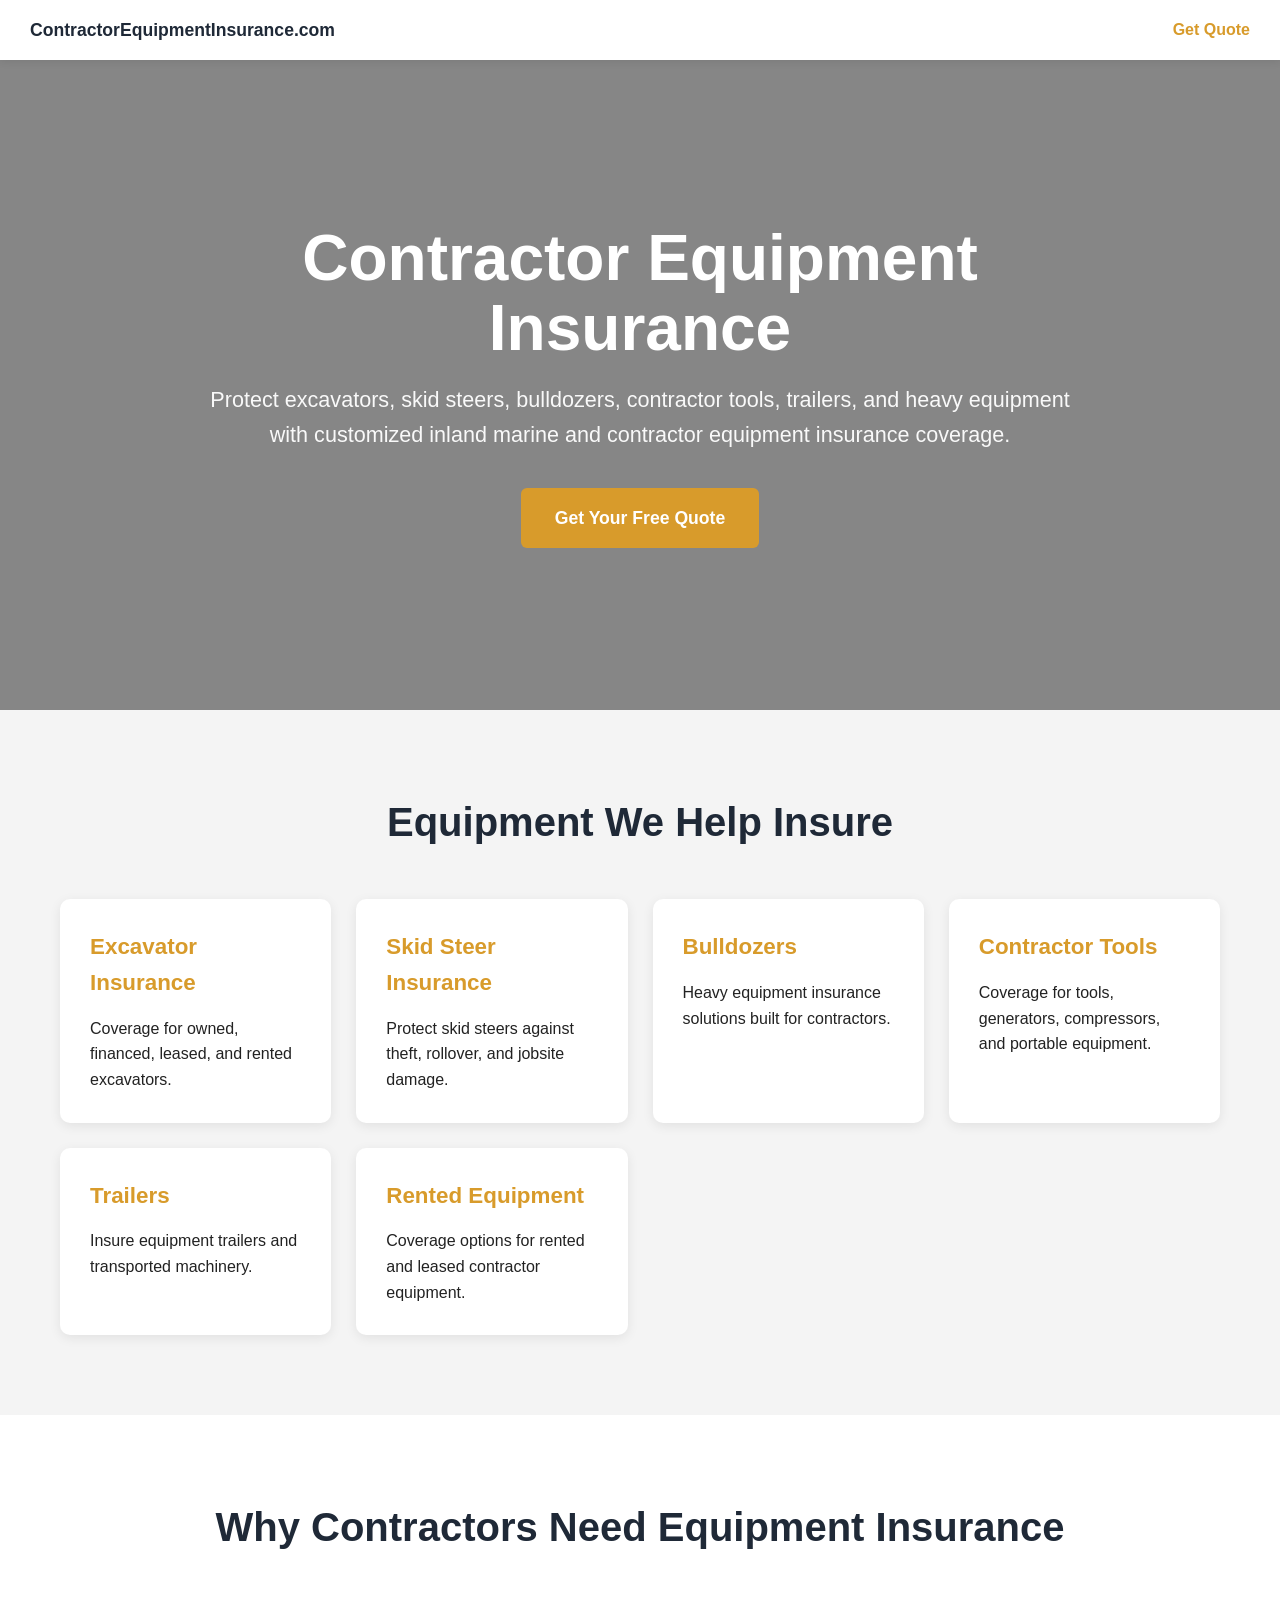
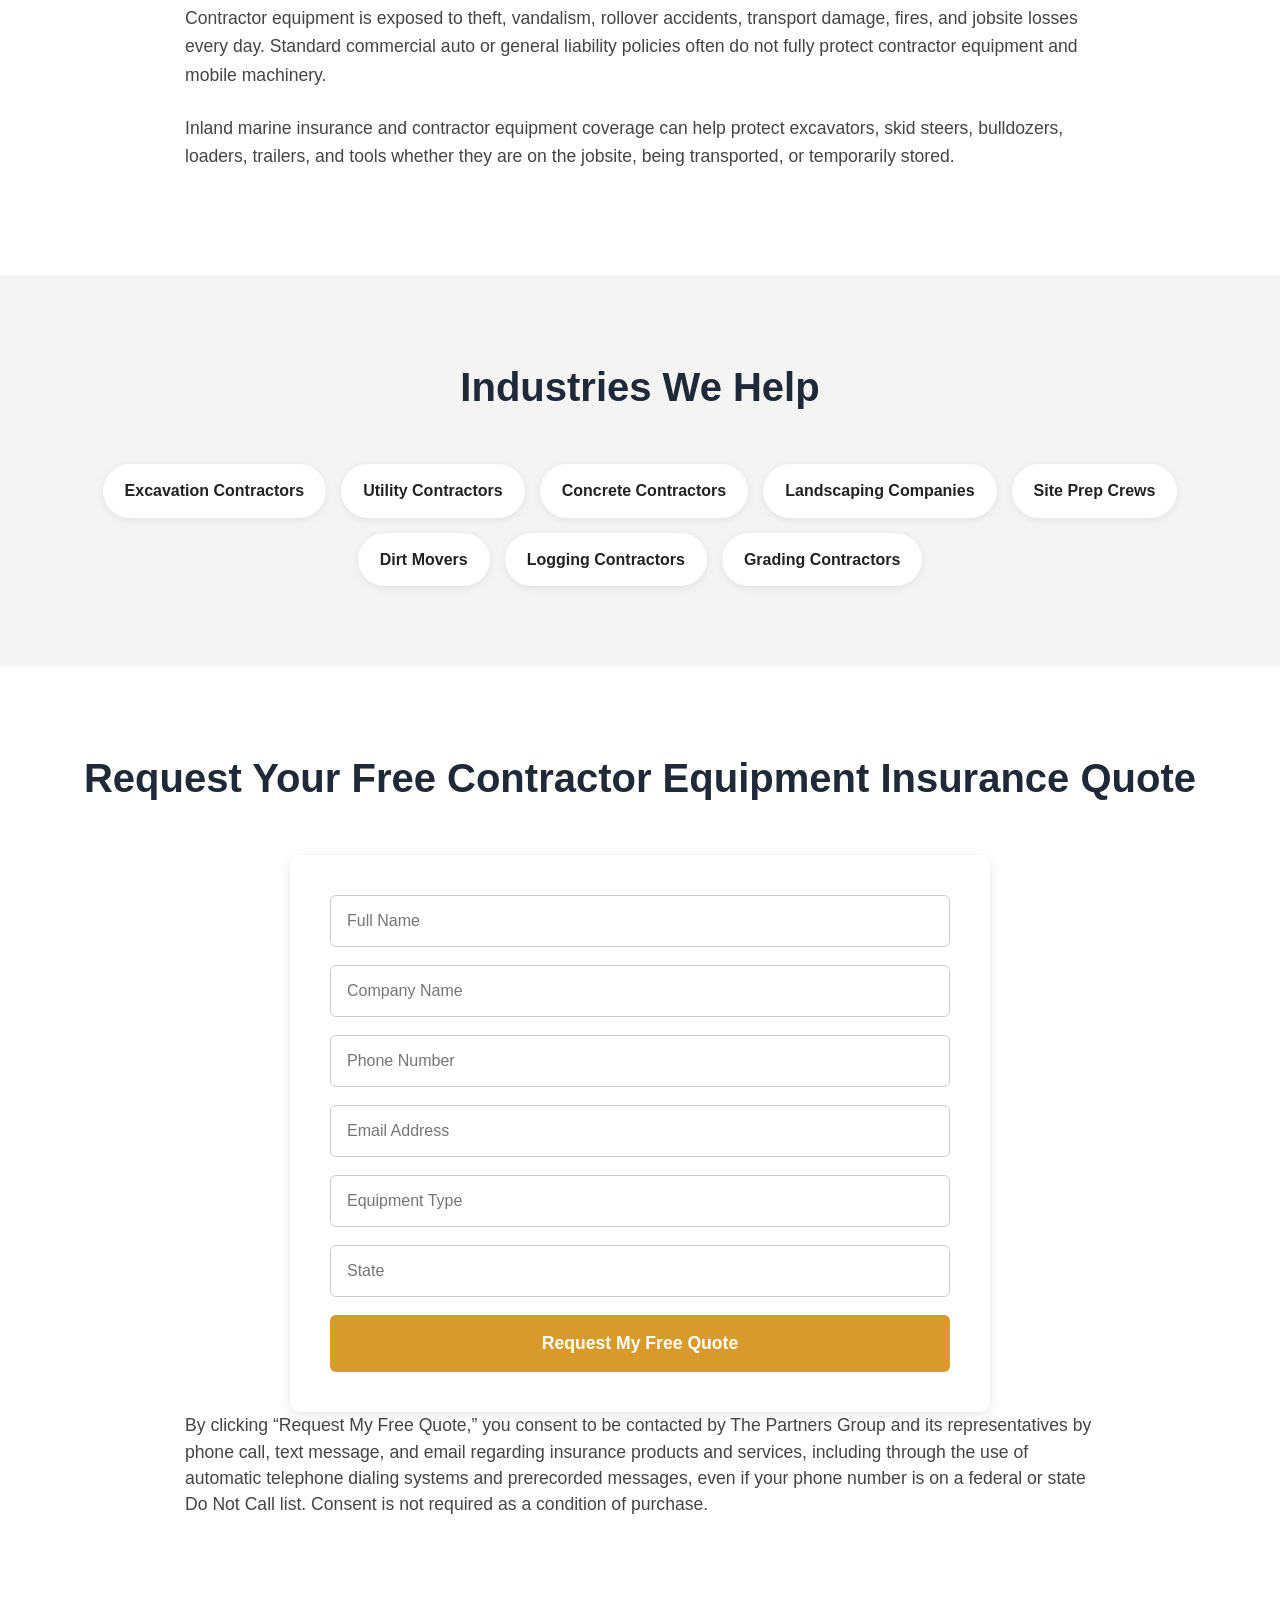
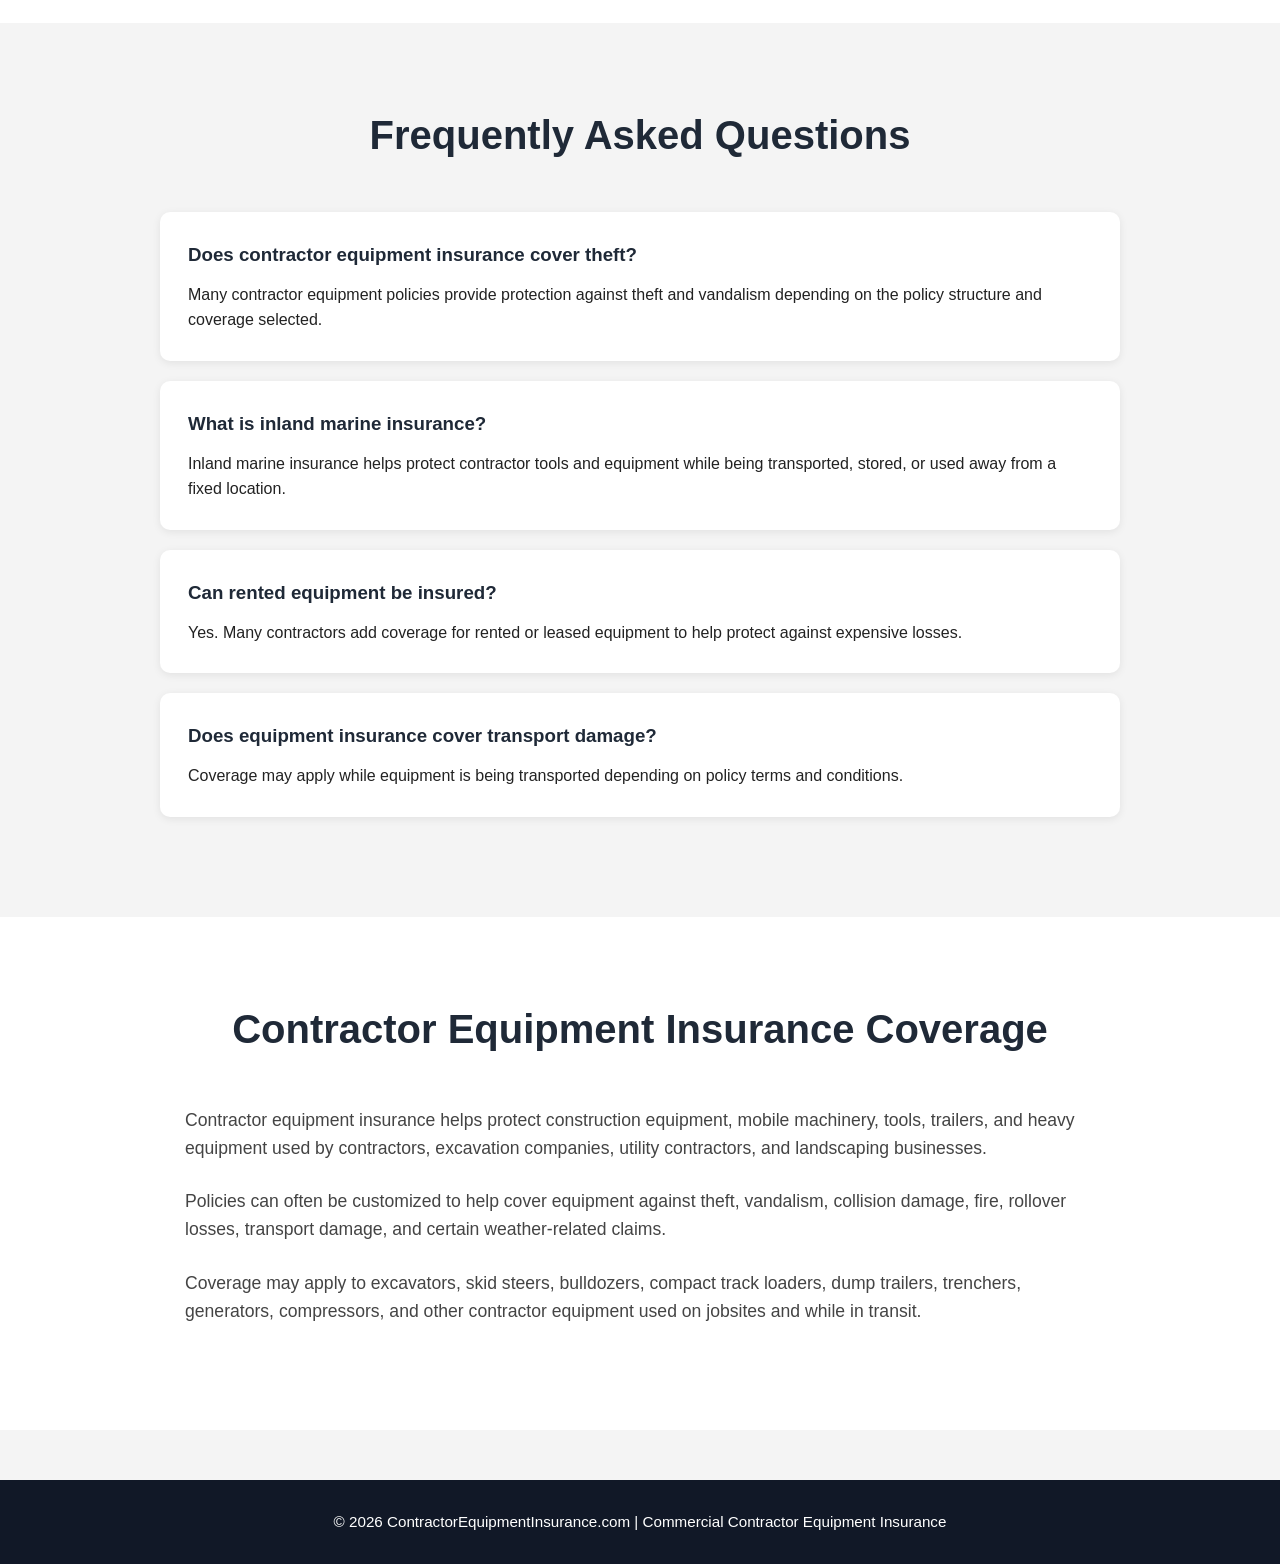
==== index.html @ d4215932 "Update excavator section to link to insurance page" ====
<!DOCTYPE html>
<html lang="en">
<head>
  <meta charset="UTF-8" />
  <meta name="viewport" content="width=device-width, initial-scale=1.0" />

  <title>Contractor Equipment Insurance | Heavy Equipment & Inland Marine Coverage</title>

  <meta name="description" content="Get contractor equipment insurance quotes for excavators, skid steers, bulldozers, contractor tools, inland marine coverage, rented equipment, and heavy machinery." />

  <meta name="keywords" content="contractor equipment insurance, heavy equipment insurance, inland marine insurance, skid steer insurance, excavator insurance, bulldozer insurance, contractor tools insurance" />

  <link rel="stylesheet" href="style.css" />

  <script type="application/ld+json">
  {
    "@context": "https://schema.org",
    "@type": "InsuranceAgency",
    "name": "Contractor Equipment Insurance",
    "url": "https://contractorequipmentinsurance.com",
    "description": "Insurance quotes for contractor equipment, inland marine, heavy machinery, and construction equipment."
  }
  </script>
  <!-- Google tag (gtag.js) -->
<script async src="https://www.googletagmanager.com/gtag/js?id=G-BPXMEYPFT1"></script>
<script>
  window.dataLayer = window.dataLayer || [];
  function gtag(){dataLayer.push(arguments);}
  gtag('js', new Date());

  gtag('config', 'G-BPXMEYPFT1');
</script>
</head>

<body>
  <header class="topbar">
  <div class="logo">
    ContractorEquipmentInsurance.com
  </div>

  <nav>
    <a href="#quote-form">Get Quote</a>
  </nav>
</header>

<header class="hero">
  <div class="overlay"></div>

  <div class="hero-content">
    <h1>Contractor Equipment Insurance</h1>

    <p class="subheadline">
      Protect excavators, skid steers, bulldozers, contractor tools, trailers, and heavy equipment with customized inland marine and contractor equipment insurance coverage.
    </p>

    <a href="#quote-form" class="cta-button">Get Your Free Quote</a>
  </div>
</header>

<section class="section">
  <h2>Equipment We Help Insure</h2>

  <div class="card-grid">

    <div class="card">
  <h3><a href="excavator-insurance.html">Excavator Insurance</a></h3>
  <p>Coverage for owned, financed, leased, and rented excavators.</p>
</div>

    <div class="card">
  <h3><a href="skid-steer-insurance.html">Skid Steer Insurance</a></h3>
  <p>Protect skid steers against theft, rollover, and jobsite damage.</p>
</div>

    <div class="card">
      <h3>Bulldozers</h3>
      <p>Heavy equipment insurance solutions built for contractors.</p>
    </div>

    <div class="card">
      <h3>Contractor Tools</h3>
      <p>Coverage for tools, generators, compressors, and portable equipment.</p>
    </div>

    <div class="card">
      <h3>Trailers</h3>
      <p>Insure equipment trailers and transported machinery.</p>
    </div>

    <div class="card">
      <h3>Rented Equipment</h3>
      <p>Coverage options for rented and leased contractor equipment.</p>
    </div>

  </div>
</section>

<section class="section alt-section">
  <h2>Why Contractors Need Equipment Insurance</h2>

  <p>
    Contractor equipment is exposed to theft, vandalism, rollover accidents, transport damage, fires, and jobsite losses every day. Standard commercial auto or general liability policies often do not fully protect contractor equipment and mobile machinery.
  </p>

  <p>
    Inland marine insurance and contractor equipment coverage can help protect excavators, skid steers, bulldozers, loaders, trailers, and tools whether they are on the jobsite, being transported, or temporarily stored.
  </p>
</section>

<section class="section">
  <h2>Industries We Help</h2>

  <div class="industries-list">
    <span>Excavation Contractors</span>
    <span>Utility Contractors</span>
    <span>Concrete Contractors</span>
    <span>Landscaping Companies</span>
    <span>Site Prep Crews</span>
    <span>Dirt Movers</span>
    <span>Logging Contractors</span>
    <span>Grading Contractors</span>
  </div>
</section>

<section class="section alt-section" id="quote-form">

  <h2>Request Your Free Contractor Equipment Insurance Quote</h2>

  <form action="https://formspree.io/f/mvzlqrle" method="POST">

    <input type="text" name="name" placeholder="Full Name" required />

    <input type="text" name="company" placeholder="Company Name" />

    <input type="tel" id="phone" name="phone" placeholder="Phone Number" required />

    <input type="email" name="email" placeholder="Email Address" required />

    <input type="text" name="equipment" placeholder="Equipment Type" />

    <input type="text" name="state" placeholder="State" />

    <button type="submit">Request My Free Quote</button>

    <input type="hidden" name="_next" value="https://contractorequipmentinsurance.com/thank-you.html">

  </form>

  <p class="tcpa">
    By clicking “Request My Free Quote,” you consent to be contacted by The Partners Group and its representatives by phone call, text message, and email regarding insurance products and services, including through the use of automatic telephone dialing systems and prerecorded messages, even if your phone number is on a federal or state Do Not Call list. Consent is not required as a condition of purchase.
  </p>

</section>

<section class="section faq-section">

  <h2>Frequently Asked Questions</h2>

  <div class="faq-item">
    <h3>Does contractor equipment insurance cover theft?</h3>
    <p>Many contractor equipment policies provide protection against theft and vandalism depending on the policy structure and coverage selected.</p>
  </div>

  <div class="faq-item">
    <h3>What is inland marine insurance?</h3>
    <p>Inland marine insurance helps protect contractor tools and equipment while being transported, stored, or used away from a fixed location.</p>
  </div>

  <div class="faq-item">
    <h3>Can rented equipment be insured?</h3>
    <p>Yes. Many contractors add coverage for rented or leased equipment to help protect against expensive losses.</p>
  </div>

  <div class="faq-item">
    <h3>Does equipment insurance cover transport damage?</h3>
    <p>Coverage may apply while equipment is being transported depending on policy terms and conditions.</p>
  </div>

</section>
  <section class="section alt-section">

<h2>Contractor Equipment Insurance Coverage</h2>

<p>
Contractor equipment insurance helps protect construction equipment, mobile machinery, tools, trailers, and heavy equipment used by contractors, excavation companies, utility contractors, and landscaping businesses.
</p>

<p>
Policies can often be customized to help cover equipment against theft, vandalism, collision damage, fire, rollover losses, transport damage, and certain weather-related claims.
</p>

<p>
Coverage may apply to excavators, skid steers, bulldozers, compact track loaders, dump trailers, trenchers, generators, compressors, and other contractor equipment used on jobsites and while in transit.
</p>

</section>

<footer>
  <p>© 2026 ContractorEquipmentInsurance.com | Commercial Contractor Equipment Insurance</p>
</footer>

<script>
const phoneInput = document.getElementById('phone');

phoneInput.addEventListener('input', (e) => {
  let input = e.target.value.replace(/\D/g, '').substring(0, 10);

  let areaCode = input.substring(0, 3);
  let middle = input.substring(3, 6);
  let last = input.substring(6, 10);

  if (input.length > 6) {
    e.target.value = `(${areaCode}) ${middle}-${last}`;
  } else if (input.length > 3) {
    e.target.value = `(${areaCode}) ${middle}`;
  } else if (input.length > 0) {
    e.target.value = `(${areaCode}`;
  }
});
</script>

</body>
</html>
---- style.css ----
* {
  margin: 0;
  padding: 0;
  box-sizing: border-box;
}

body {
  font-family: Arial, sans-serif;
  line-height: 1.6;
  color: #222;
  background-color: #f4f4f4;
}
.topbar {
  position: sticky;
  top: 0;
  z-index: 1000;
  background: white;
  padding: 16px 30px;
  display: flex;
  justify-content: space-between;
  align-items: center;
  box-shadow: 0 2px 8px rgba(0,0,0,0.08);
}

.logo {
  font-weight: bold;
  font-size: 1.1rem;
  color: #1f2937;
}

.topbar nav a {
  text-decoration: none;
  color: #d89b2b;
  font-weight: bold;
}

.hero {
  position: relative;
  background:
    linear-gradient(rgba(0,0,0,0.45), rgba(0,0,0,0.45)),
    url('https://images.unsplash.com/photo-1504307651254-35680f356dfd?q=80&w=1600&auto=format&fit=crop');
  background-size: cover;
  background-position: center;
  min-height: 650px;
  display: flex;
  align-items: center;
  justify-content: center;
  text-align: center;
  padding: 40px 20px;
}

.hero-content {
  max-width: 900px;
  color: white;
  z-index: 2;
}

.hero h1 {
  font-size: 4rem;
  margin-bottom: 20px;
  line-height: 1.1;
}

.subheadline {
  font-size: 1.35rem;
  margin-bottom: 35px;
  color: rgba(255,255,255,0.95);
}

.cta-button {
  display: inline-block;
  background: #d89b2b;
  color: white;
  text-decoration: none;
  padding: 16px 34px;
  border-radius: 6px;
  font-size: 1.1rem;
  font-weight: bold;
  transition: 0.3s ease;
}

.cta-button:hover {
  background: #b9811f;
}

.section {
  padding: 80px 20px;
  max-width: 1200px;
  margin: auto;
}

.section h2 {
  text-align: center;
  font-size: 2.5rem;
  margin-bottom: 45px;
  color: #1f2937;
}

.alt-section {
  background: white;
  max-width: 100%;
}

.alt-section p {
  max-width: 950px;
  margin: auto;
  margin-bottom: 25px;
  font-size: 1.1rem;
  color: #444;
  padding: 0 20px;
}

.card-grid {
  display: grid;
  grid-template-columns: repeat(auto-fit, minmax(260px, 1fr));
  gap: 25px;
}

.card {
  background: white;
  padding: 30px;
  border-radius: 10px;
  box-shadow: 0 3px 12px rgba(0,0,0,0.08);
  transition: 0.3s ease;
}

.card:hover {
  transform: translateY(-4px);
}

.card h3 {
  margin-bottom: 15px;
  color: #d89b2b;
  font-size: 1.4rem;
}
.card h3 a {
  color: #d89b2b;
  text-decoration: none;
}

.card h3 a:hover {
  text-decoration: underline;
}

.industries-list {
  display: flex;
  flex-wrap: wrap;
  justify-content: center;
  gap: 15px;
}

.industries-list span {
  background: white;
  padding: 14px 22px;
  border-radius: 30px;
  box-shadow: 0 2px 8px rgba(0,0,0,0.08);
  font-weight: bold;
}

form {
  max-width: 700px;
  margin: auto;
  background: white;
  padding: 40px;
  border-radius: 10px;
  box-shadow: 0 3px 12px rgba(0,0,0,0.1);
}

form input {
  width: 100%;
  padding: 16px;
  margin-bottom: 18px;
  border: 1px solid #ccc;
  border-radius: 6px;
  font-size: 1rem;
}

form button {
  width: 100%;
  padding: 18px;
  border: none;
  background: #d89b2b;
  color: white;
  font-size: 1.1rem;
  font-weight: bold;
  border-radius: 6px;
  cursor: pointer;
  transition: 0.3s ease;
}

form button:hover {
  background: #b9811f;
}

.tcpa {
  max-width: 700px;
  margin: 20px auto 0 auto;
  font-size: 0.85rem;
  color: #666;
  line-height: 1.5;
}

.faq-section {
  max-width: 1000px;
}

.faq-item {
  background: white;
  padding: 28px;
  border-radius: 10px;
  margin-bottom: 20px;
  box-shadow: 0 2px 8px rgba(0,0,0,0.08);
}

.faq-item h3 {
  margin-bottom: 12px;
  color: #1f2937;
}

footer {
  background: #111827;
  color: white;
  text-align: center;
  padding: 30px 20px;
  margin-top: 50px;
}

footer p {
  font-size: 0.95rem;
}

@media (max-width: 768px) {

  .hero {
    min-height: 550px;
  }

  .hero h1 {
    font-size: 2.6rem;
  }

  .subheadline {
    font-size: 1.05rem;
  }

  .section {
    padding: 60px 20px;
  }

  .section h2 {
    font-size: 2rem;
  }

  form {
    padding: 25px;
  }

}
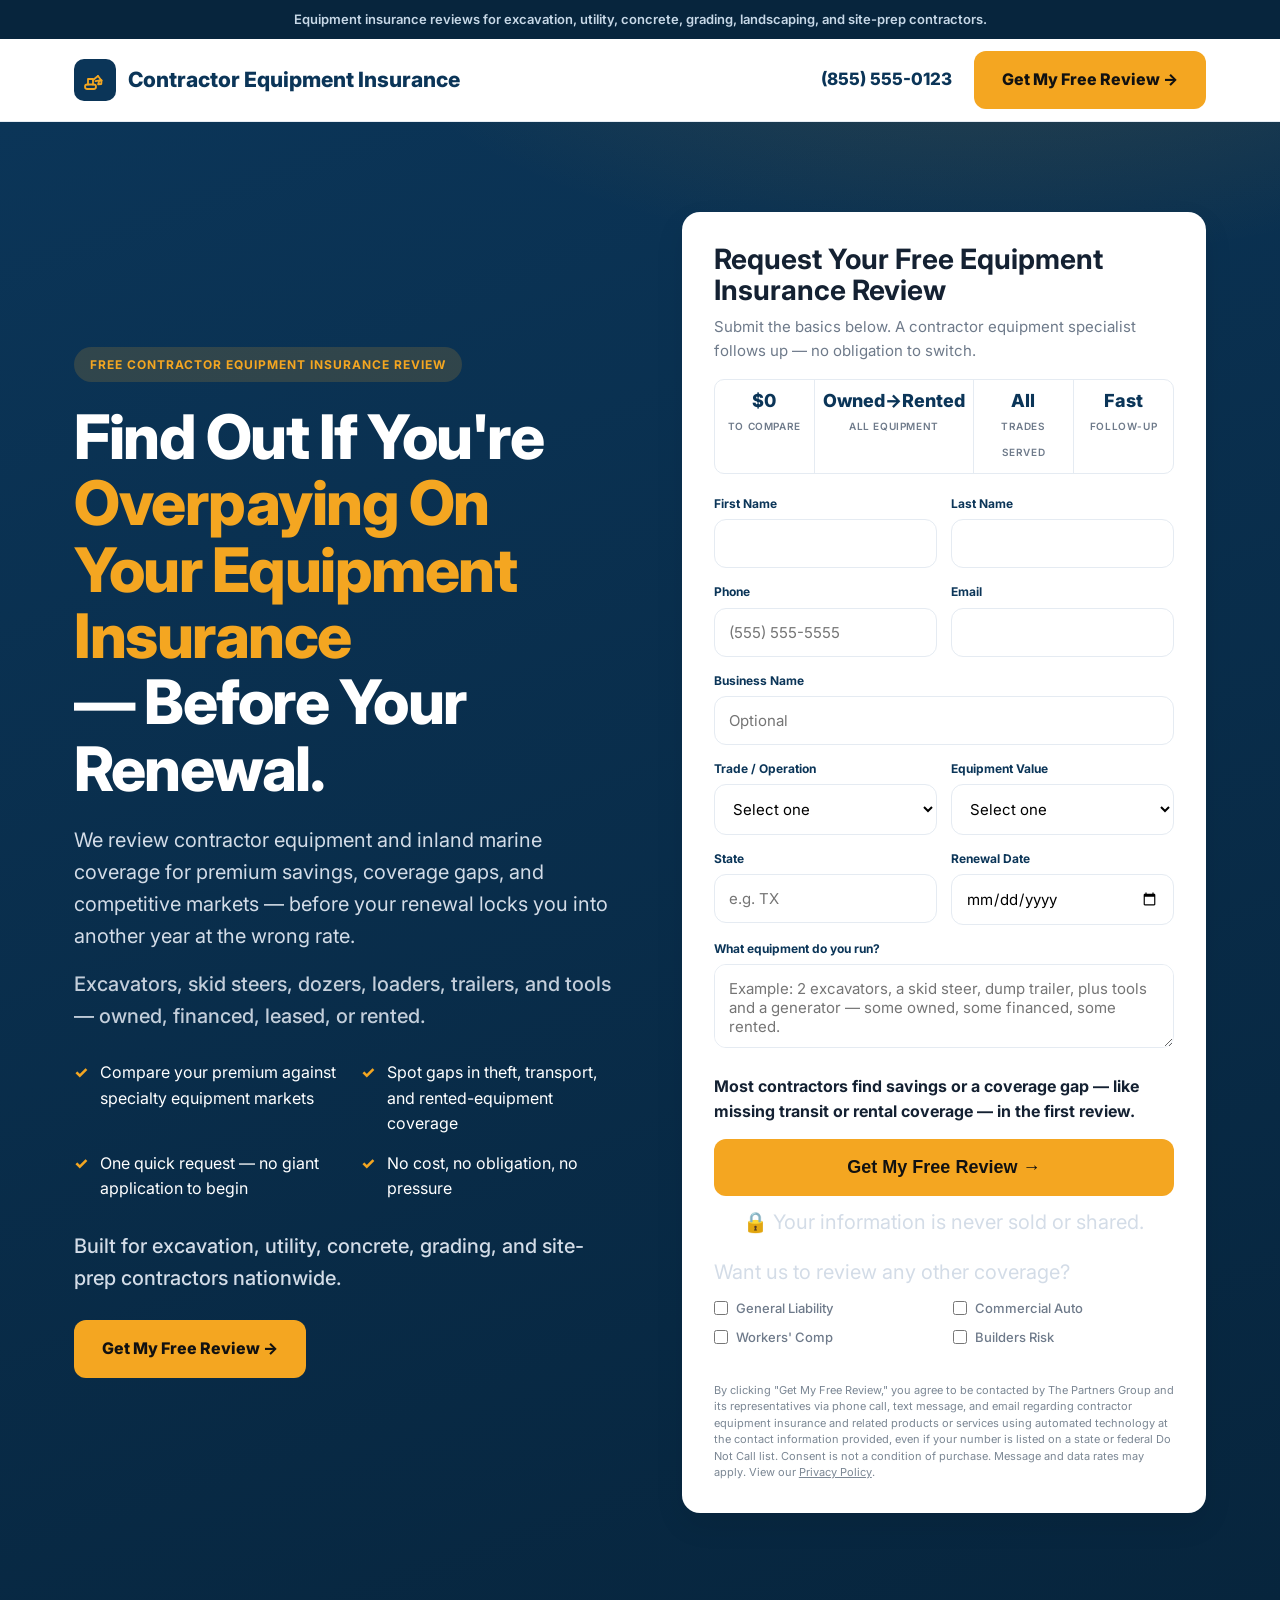
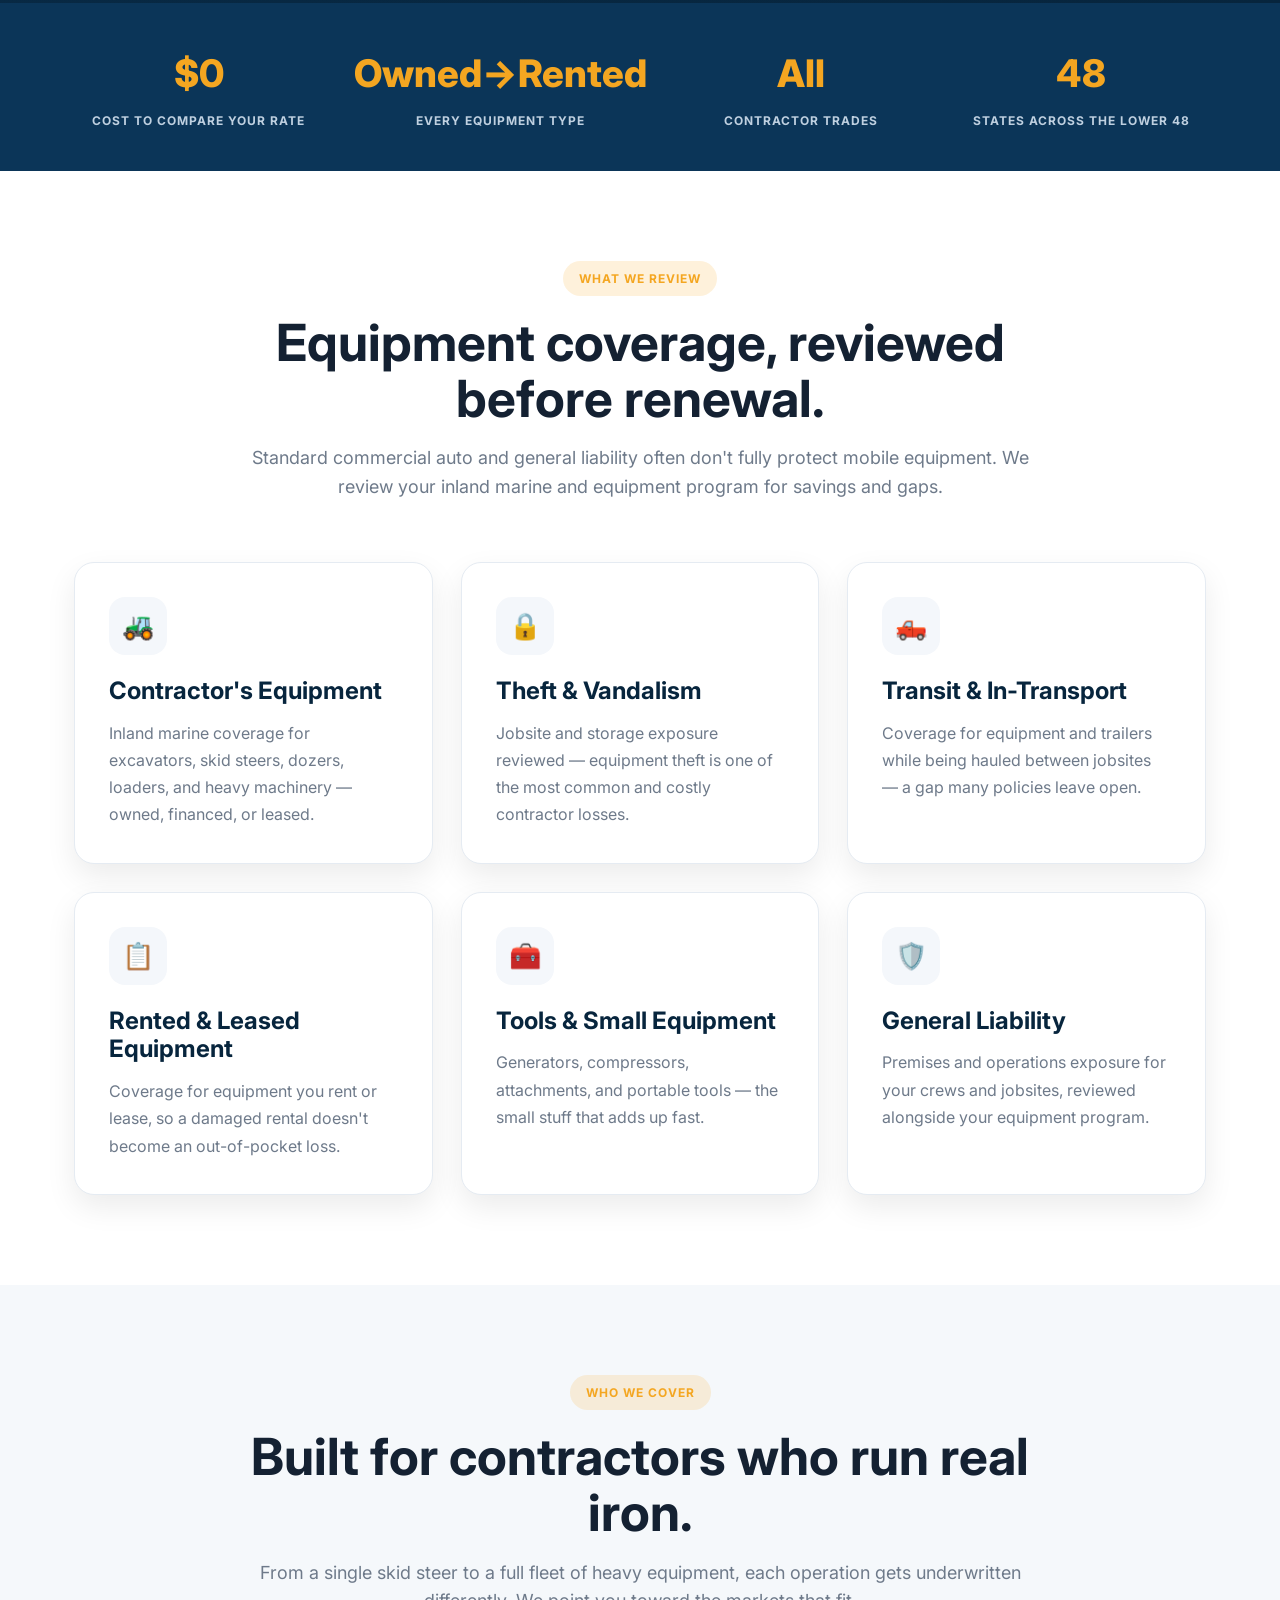
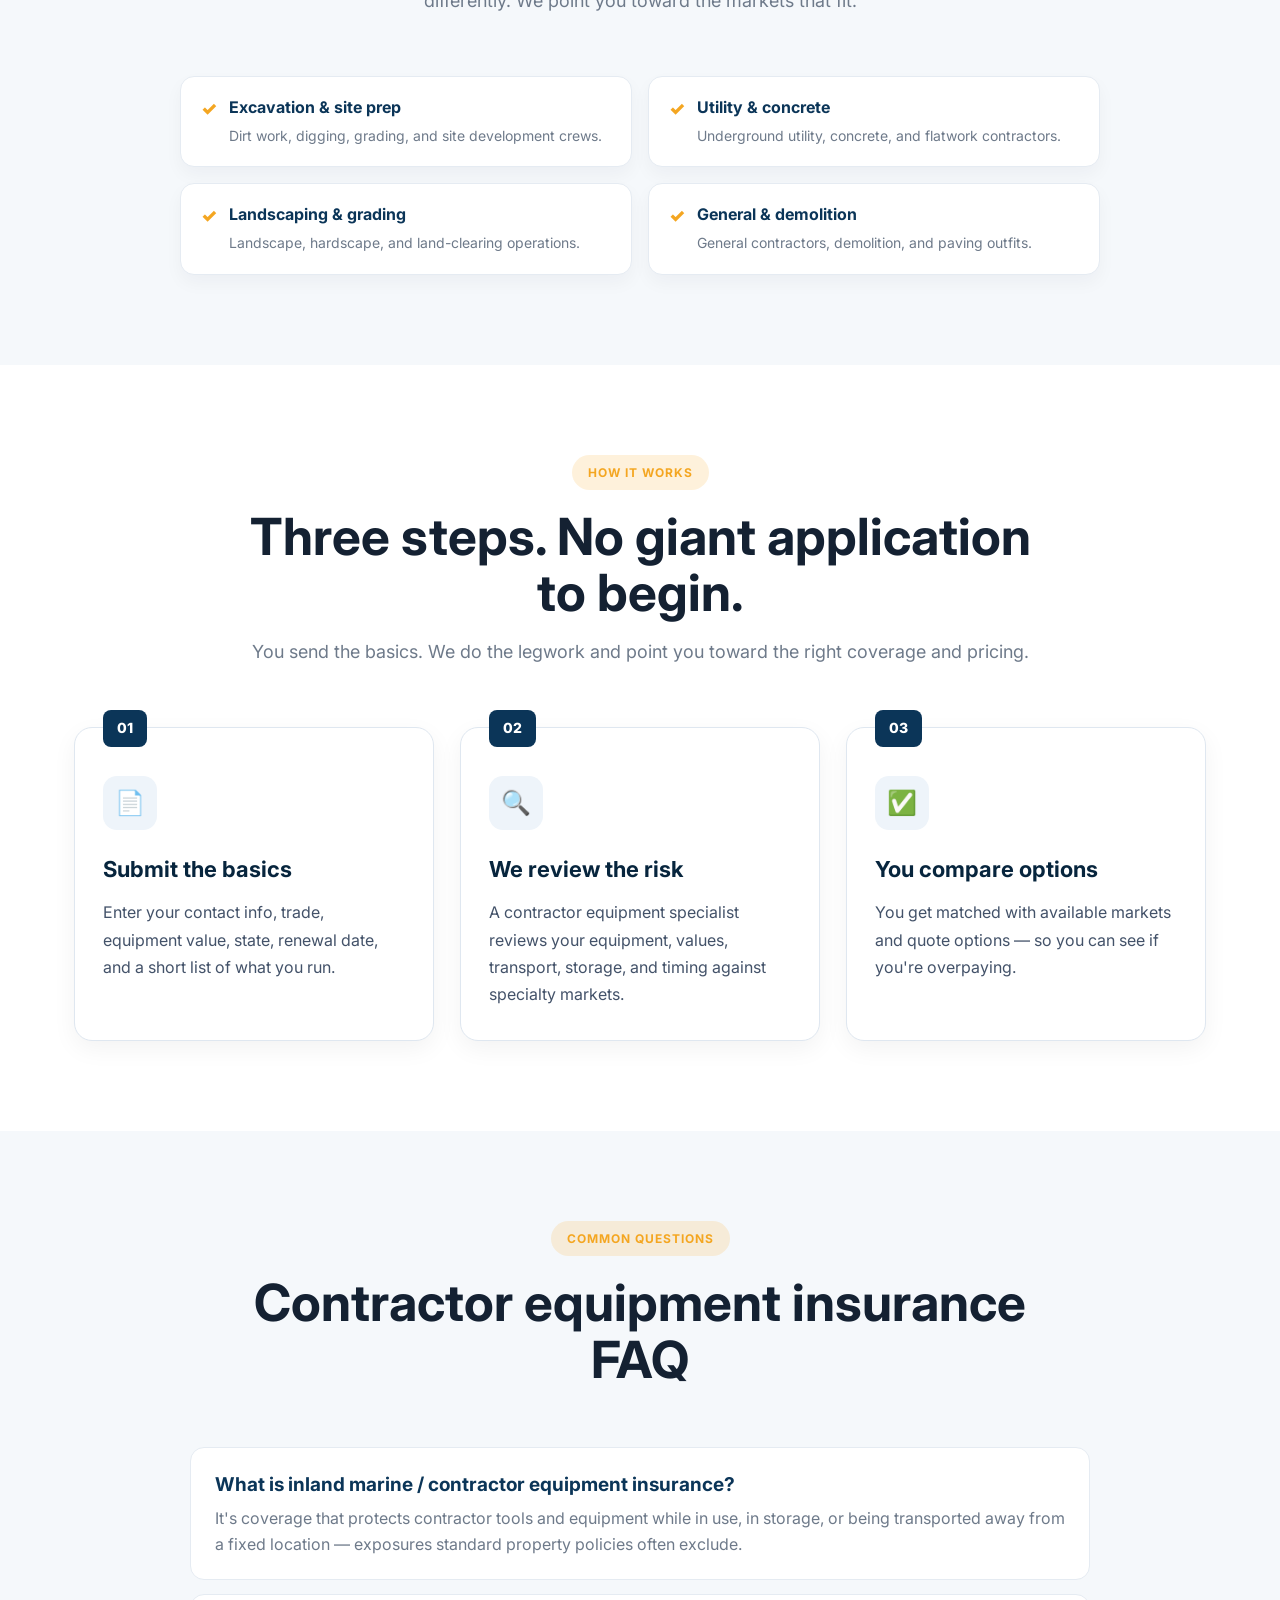
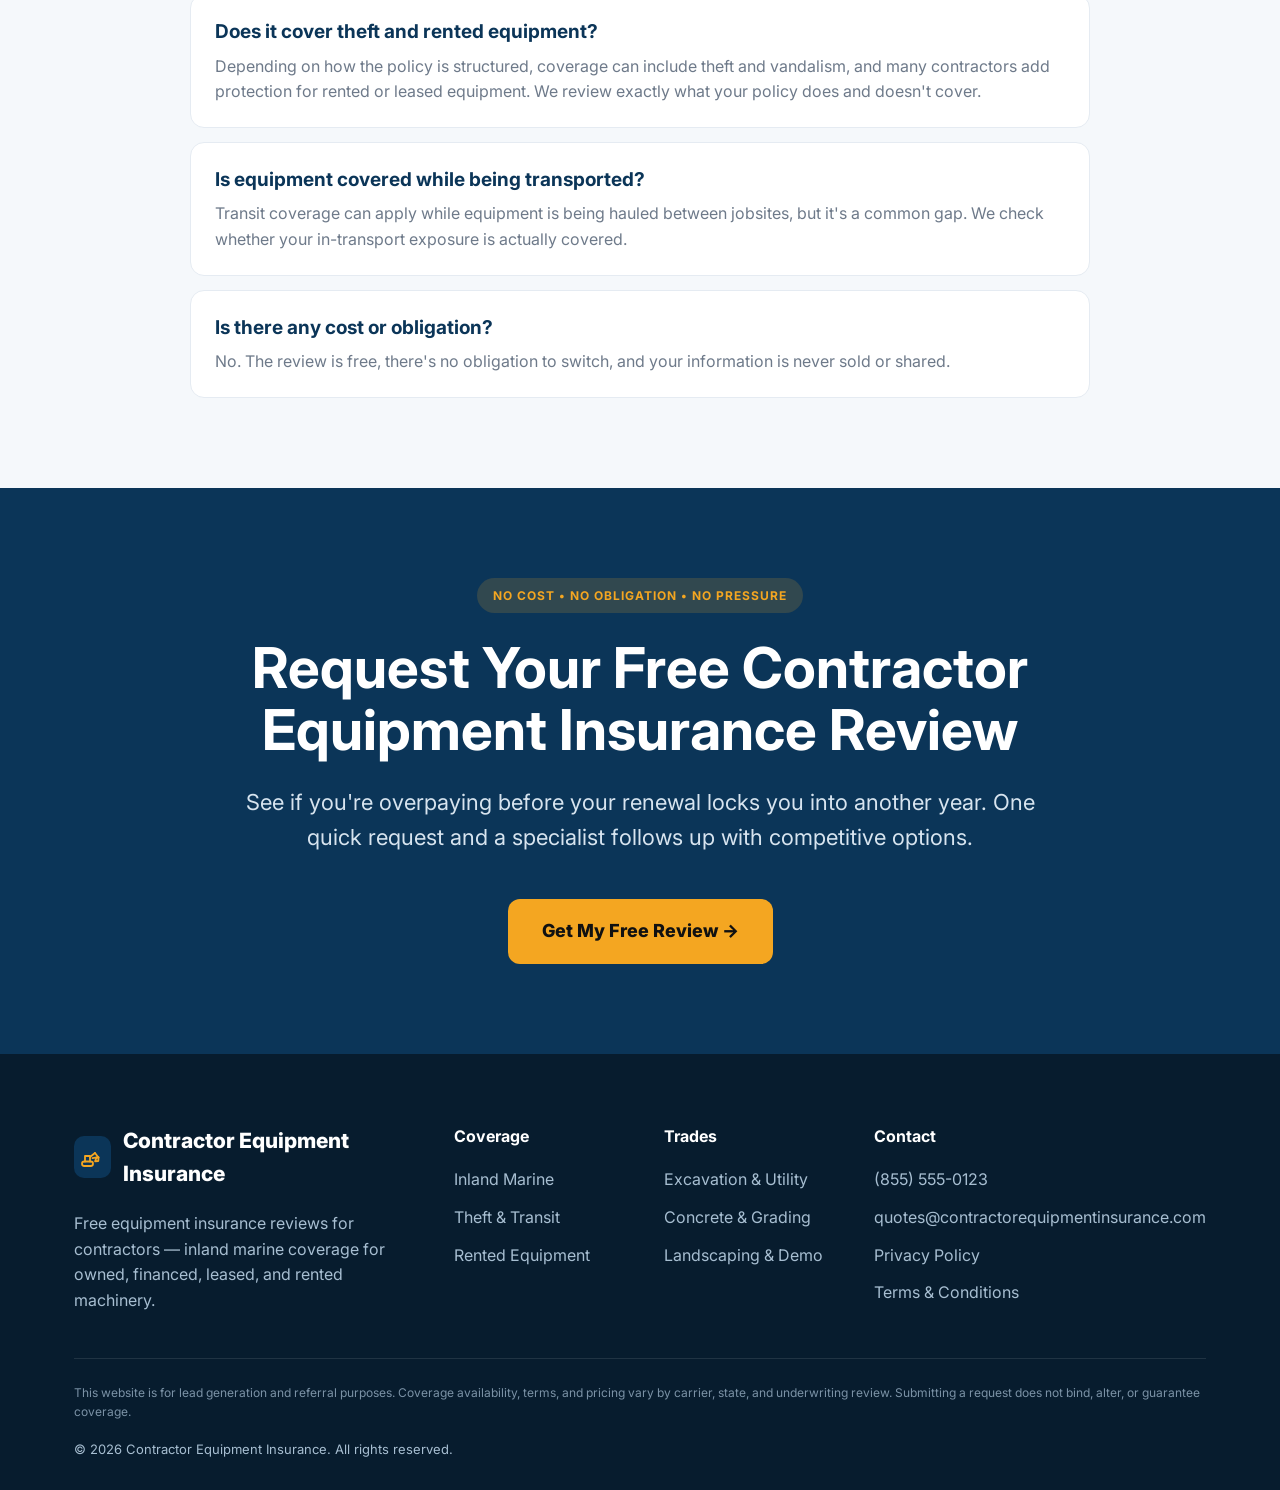
==== commit d36468cd: "Add files via upload" ====
--- a/index.html
+++ b/index.html
@@ -1,223 +1,471 @@
 <!DOCTYPE html>
 <html lang="en">
 <head>
-  <meta charset="UTF-8" />
-  <meta name="viewport" content="width=device-width, initial-scale=1.0" />
-
-  <title>Contractor Equipment Insurance | Heavy Equipment & Inland Marine Coverage</title>
-
-  <meta name="description" content="Get contractor equipment insurance quotes for excavators, skid steers, bulldozers, contractor tools, inland marine coverage, rented equipment, and heavy machinery." />
-
-  <meta name="keywords" content="contractor equipment insurance, heavy equipment insurance, inland marine insurance, skid steer insurance, excavator insurance, bulldozer insurance, contractor tools insurance" />
-
-  <link rel="stylesheet" href="style.css" />
-
-  <script type="application/ld+json">
-  {
-    "@context": "https://schema.org",
-    "@type": "InsuranceAgency",
-    "name": "Contractor Equipment Insurance",
-    "url": "https://contractorequipmentinsurance.com",
-    "description": "Insurance quotes for contractor equipment, inland marine, heavy machinery, and construction equipment."
-  }
-  </script>
-  <!-- Google tag (gtag.js) -->
-<script async src="https://www.googletagmanager.com/gtag/js?id=G-BPXMEYPFT1"></script>
+<meta charset="UTF-8" />
+<meta name="viewport" content="width=device-width, initial-scale=1.0" />
+<title>Contractor Equipment Insurance | Free Coverage Review</title>
+<meta name="description" content="Free contractor equipment insurance review — excavators, skid steers, dozers, tools, and trailers. Inland marine coverage for owned, financed, leased, and rented equipment. Find savings and coverage gaps before your renewal." />
+<link rel="preconnect" href="https://fonts.googleapis.com">
+<link rel="preconnect" href="https://fonts.gstatic.com" crossorigin>
+<link href="https://fonts.googleapis.com/css2?family=Inter:wght@400;500;600;700;800&display=swap" rel="stylesheet">
+
+<!-- ============================================================
+     ANALYTICS PLACEHOLDER — paste your GA4 / Ads ID and uncomment.
+<script async src="https://www.googletagmanager.com/gtag/js?id=G-XXXXXXXXXX"></script>
 <script>
   window.dataLayer = window.dataLayer || [];
   function gtag(){dataLayer.push(arguments);}
   gtag('js', new Date());
-
-  gtag('config', 'G-BPXMEYPFT1');
+  gtag('config', 'G-XXXXXXXXXX');
 </script>
+============================================================ -->
+
+<style>
+:root{
+  --navy:#0B3558;--navy-dark:#07253D;--gold:#F4A621;--gold-dark:#D88D13;
+  --light:#F7F9FC;--text:#142132;--muted:#6E7A8A;--line:#E5EBF2;
+  --radius:18px;--shadow:0 12px 30px rgba(0,0,0,.08);--container:1180px;
+}
+*{margin:0;padding:0;box-sizing:border-box;}
+html{scroll-behavior:smooth;}
+body{font-family:'Inter',sans-serif;color:var(--text);background:#fff;line-height:1.6;}
+.container{width:100%;max-width:var(--container);margin:auto;padding:0 24px;}
+a{text-decoration:none;}
+img{max-width:100%;}
+.top-bar{background:var(--navy-dark);color:#C7D8E7;text-align:center;font-size:13px;font-weight:600;padding:9px 16px;}
+.nav{position:sticky;top:0;z-index:999;background:rgba(255,255,255,.96);backdrop-filter:blur(10px);border-bottom:1px solid var(--line);}
+.nav-inner{height:82px;display:flex;align-items:center;justify-content:space-between;}
+.logo{display:flex;align-items:center;gap:12px;font-weight:800;color:var(--navy);font-size:21px;}
+.logo-box{width:42px;height:42px;border-radius:10px;background:var(--navy);display:flex;align-items:center;justify-content:center;color:var(--gold);}
+.logo-box svg{width:24px;height:24px;}
+.nav-right{display:flex;align-items:center;gap:22px;}
+.nav-phone{font-weight:800;color:var(--navy);font-size:17px;white-space:nowrap;}
+.btn{display:inline-flex;align-items:center;justify-content:center;gap:10px;padding:16px 28px;border-radius:12px;font-weight:800;transition:.2s ease;cursor:pointer;border:none;}
+.btn-primary{background:var(--gold);color:#111;}
+.btn-primary:hover{background:var(--gold-dark);transform:translateY(-2px);}
+.hero{background:radial-gradient(1100px 480px at 78% -10%, rgba(244,166,33,.16), transparent 60%), linear-gradient(160deg,var(--navy) 0%, var(--navy-dark) 100%);color:#fff;padding:90px 0;}
+.hero-grid{display:grid;grid-template-columns:1fr .95fr;gap:56px;align-items:center;}
+.eyebrow{display:inline-block;background:rgba(244,166,33,.16);color:var(--gold);padding:8px 16px;border-radius:999px;font-size:12px;font-weight:700;letter-spacing:1px;text-transform:uppercase;}
+.hero-title{font-size:clamp(40px,4.8vw,62px);line-height:1.08;font-weight:800;letter-spacing:-1.5px;margin:22px 0;max-width:720px;}
+.highlight{color:var(--gold);}
+.hero p{font-size:20px;color:#D3DCE7;max-width:700px;}
+.mini-proof{margin-top:16px;font-size:13px;line-height:1.6;color:#C7D8E7;font-weight:500;opacity:.92;}
+.hero-points{margin:28px 0;display:grid;grid-template-columns:repeat(2,minmax(0,1fr));gap:14px 22px;max-width:640px;}
+.hero-points div{display:flex;align-items:flex-start;gap:12px;color:#fff;font-size:16px;}
+.hero-points span{color:var(--gold);font-weight:800;}
+.trust-line{margin:8px 0 26px;font-size:14px;color:#C7D8E7;font-weight:500;}
+.form-card{background:#fff;border-radius:var(--radius);padding:32px;box-shadow:var(--shadow);color:var(--text);}
+.form-card h3{font-size:28px;margin-bottom:10px;line-height:1.1;}
+.form-card > p{color:var(--muted);font-size:15px;margin-bottom:16px;}
+.form-stats{display:flex;border:1px solid var(--line);border-radius:10px;overflow:hidden;margin-bottom:20px;}
+.form-stat{flex:1;text-align:center;padding:10px 8px;border-right:1px solid var(--line);}
+.form-stat:last-child{border-right:none;}
+.form-stat strong{display:block;font-size:18px;font-weight:800;color:var(--navy);line-height:1.2;}
+.form-stat span{font-size:10px;text-transform:uppercase;letter-spacing:.6px;color:var(--muted);font-weight:600;}
+.form-grid{display:grid;grid-template-columns:1fr 1fr;gap:14px;}
+.form-grid .full{grid-column:1/-1;}
+.field-label{display:block;font-size:12px;font-weight:700;color:var(--navy);margin-bottom:6px;}
+.submit-btn{width:100%;display:flex;justify-content:center;margin-top:6px;padding:18px 24px;font-size:18px;}
+input,select,textarea{width:100%;padding:14px;border-radius:12px;border:1px solid var(--line);font-size:15px;font-family:inherit;background:#fff;}
+textarea{min-height:84px;resize:vertical;}
+input:focus,select:focus,textarea:focus{outline:none;border-color:var(--navy);}
+.secondary-label{font-size:13px;color:var(--muted);margin:18px 0 10px;}
+.secondary-services-grid{display:grid;grid-template-columns:1fr 1fr;gap:8px 18px;margin-bottom:18px;}
+.secondary-services-grid label{display:flex;align-items:center;gap:8px;font-size:13px;font-weight:500;color:var(--muted);cursor:pointer;}
+.secondary-services-grid input{width:14px;height:14px;margin:0;}
+.privacy-note{display:block;margin-top:10px;font-size:12px;color:#8A97A5;text-align:center;}
+.tcpa{display:block;width:100%;margin-top:16px;font-size:11px;line-height:1.5;color:#7B8794;text-align:left;}
+.tcpa a{color:#7B8794;text-decoration:underline;}
+.stats{background:var(--navy);padding:40px 0;}
+.stats-grid{display:grid;grid-template-columns:repeat(4,1fr);gap:30px;text-align:center;}
+.stat h2{color:#fff;font-size:38px;font-weight:800;}
+.stat h2 span{color:var(--gold);}
+.stat p{color:#BFD0E0;text-transform:uppercase;letter-spacing:1px;font-size:12px;font-weight:700;margin-top:8px;}
+.section{padding:90px 0;}
+.how-section{background:#f5f8fb;}
+.section-head{text-align:center;max-width:820px;margin:auto auto 60px;}
+.section-head h2{font-size:clamp(32px,4vw,52px);line-height:1.1;margin:18px 0;}
+.section-head p{color:var(--muted);font-size:18px;}
+.review-grid{display:grid;grid-template-columns:repeat(3,1fr);gap:28px;}
+.review-card{background:#fff;border:1px solid var(--line);border-radius:20px;padding:34px;box-shadow:var(--shadow);transition:.2s ease;}
+.review-card:hover{transform:translateY(-4px);}
+.review-icon{width:58px;height:58px;border-radius:16px;background:#F4F7FB;display:flex;align-items:center;justify-content:center;font-size:26px;margin-bottom:22px;}
+.review-card h3{font-size:24px;line-height:1.2;margin-bottom:14px;color:var(--navy-dark);}
+.review-card p{color:var(--muted);line-height:1.7;font-size:16px;}
+.seg-grid{display:grid;grid-template-columns:1fr 1fr;gap:16px;max-width:920px;margin:0 auto;}
+.seg-item{background:#fff;border:1px solid var(--line);border-radius:14px;padding:18px 20px;display:flex;gap:12px;align-items:flex-start;box-shadow:0 8px 18px rgba(16,32,51,.04);}
+.seg-item .check{color:var(--gold);font-weight:900;font-size:18px;}
+.seg-item strong{display:block;color:var(--navy);margin-bottom:2px;}
+.seg-item span{color:var(--muted);font-size:14px;}
+.how-grid{display:grid;grid-template-columns:repeat(3,1fr);gap:26px;margin-top:40px;}
+.how-card{position:relative;background:#fff;border:1px solid #dfe7f0;border-radius:18px;padding:48px 28px 32px;box-shadow:0 8px 24px rgba(0,0,0,.05);}
+.step-badge{position:absolute;top:-18px;left:28px;background:var(--navy);color:#fff;font-weight:800;padding:7px 14px;border-radius:8px;font-size:14px;}
+.how-icon{width:54px;height:54px;border-radius:14px;background:#eef4fa;display:flex;align-items:center;justify-content:center;font-size:24px;margin-bottom:22px;}
+.how-card h3{font-size:22px;margin-bottom:12px;color:var(--navy-dark);}
+.how-card p{color:#435269;font-size:16px;line-height:1.7;}
+.faq{max-width:900px;margin:0 auto;display:grid;gap:14px;}
+.faq-item{border:1px solid var(--line);border-radius:14px;padding:22px 24px;background:#fff;}
+.faq-item h3{color:var(--navy);margin-bottom:6px;font-size:19px;}
+.faq-item p{color:var(--muted);}
+.final-cta{background:var(--navy);padding:90px 20px;text-align:center;}
+.cta-box{max-width:820px;margin:0 auto;}
+.final-cta h2{color:#fff;font-size:clamp(34px,4.4vw,58px);line-height:1.1;margin:24px 0;}
+.final-cta p{color:#d7e4ef;font-size:22px;line-height:1.6;margin-bottom:34px;}
+.final-cta .btn{padding:18px 34px;font-size:18px;margin-top:10px;}
+footer{background:#071C2E;color:#A7BED1;padding:70px 0 30px;}
+.footer-grid{display:grid;grid-template-columns:2fr 1fr 1fr 1fr;gap:40px;margin-bottom:40px;}
+footer h4{color:#fff;margin-bottom:18px;}
+footer a{color:#A7BED1;display:block;margin-bottom:12px;}
+.footer-disclaimer{border-top:1px solid rgba(255,255,255,.1);padding-top:24px;font-size:12px;line-height:1.6;color:#7B92A6;margin-bottom:18px;}
+.footer-bottom{font-size:13px;}
+@media(max-width:980px){
+.hero-grid,.review-grid,.how-grid,.footer-grid,.stats-grid,.seg-grid{grid-template-columns:1fr;}
+.form-grid{grid-template-columns:1fr;}
+.hero-points{grid-template-columns:1fr;}
+.form-stats{flex-wrap:wrap;}
+.form-stat{flex:1 1 45%;}
+}
+@media(max-width:640px){.nav-phone{display:none;}}
+</style>
 </head>
-
 <body>
-  <header class="topbar">
-  <div class="logo">
-    ContractorEquipmentInsurance.com
-  </div>
-
-  <nav>
-    <a href="#quote-form">Get Quote</a>
-  </nav>
+<div class="top-bar">Equipment insurance reviews for excavation, utility, concrete, grading, landscaping, and site-prep contractors.</div>
+
+<header class="nav">
+<div class="container nav-inner">
+<a href="#" class="logo">
+<div class="logo-box"><svg viewBox="0 0 24 24" fill="none" stroke="currentColor" stroke-width="1.8" stroke-linecap="round" stroke-linejoin="round"><rect x="2" y="16.5" width="11" height="4.5" rx="2.25"/><path d="M5 16.5V11h5v5.5"/><path d="M10 12l5-4"/><path d="M15 8l3.5 4.5"/><path d="M12.5 13.2l6-1"/><path d="M16.5 12.4l2 .3-.2 3.3-3.2.3z"/></svg></div>
+Contractor Equipment Insurance
+</a>
+<div class="nav-right">
+<!-- TODO: replace with your real tracking phone number -->
+<a href="tel:18555550123" class="nav-phone">(855) 555-0123</a>
+<a href="#form" class="btn btn-primary">Get My Free Review →</a>
+</div>
+</div>
 </header>
 
-<header class="hero">
-  <div class="overlay"></div>
-
-  <div class="hero-content">
-    <h1>Contractor Equipment Insurance</h1>
-
-    <p class="subheadline">
-      Protect excavators, skid steers, bulldozers, contractor tools, trailers, and heavy equipment with customized inland marine and contractor equipment insurance coverage.
-    </p>
-
-    <a href="#quote-form" class="cta-button">Get Your Free Quote</a>
-  </div>
-</header>
+<section class="hero">
+<div class="container hero-grid">
+<div>
+<div class="eyebrow">Free Contractor Equipment Insurance Review</div>
+<h1 class="hero-title">
+Find Out If You're<br>
+<span class="highlight">Overpaying On Your Equipment Insurance</span><br>
+— Before Your Renewal.
+</h1>
+<p>
+We review contractor equipment and inland marine coverage for premium savings, coverage gaps, and competitive markets — before your renewal locks you into another year at the wrong rate.
+</p>
+<p class="mini-proof">
+Excavators, skid steers, dozers, loaders, trailers, and tools — owned, financed, leased, or rented.
+</p>
+<div class="hero-points">
+<div><span>✓</span> Compare your premium against specialty equipment markets</div>
+<div><span>✓</span> Spot gaps in theft, transport, and rented-equipment coverage</div>
+<div><span>✓</span> One quick request — no giant application to begin</div>
+<div><span>✓</span> No cost, no obligation, no pressure</div>
+</div>
+<p class="trust-line">
+Built for excavation, utility, concrete, grading, and site-prep contractors nationwide.
+</p>
+<a href="#form" class="btn btn-primary">Get My Free Review →</a>
+</div>
+
+<div class="form-card" id="form">
+<h3>Request Your Free Equipment Insurance Review</h3>
+<p>
+Submit the basics below. A contractor equipment specialist follows up — no obligation to switch.
+</p>
+
+<div class="form-stats">
+  <div class="form-stat"><strong>$0</strong><span>To Compare</span></div>
+  <div class="form-stat"><strong>Owned→Rented</strong><span>All Equipment</span></div>
+  <div class="form-stat"><strong>All</strong><span>Trades Served</span></div>
+  <div class="form-stat"><strong>Fast</strong><span>Follow-Up</span></div>
+</div>
+
+<!-- TODO: create a Formspree form for this site and paste its ID below -->
+<form action="https://formspree.io/f/YOUR_FORM_ID" method="POST">
+  <input type="hidden" name="lead_source" value="contractorequipmentinsurance.com" />
+  <input type="hidden" name="vertical" value="Contractor Equipment Insurance" />
+  <input type="hidden" name="_redirect" value="https://contractorequipmentinsurance.com/thank-you.html" />
+
+<div class="form-grid">
+<div>
+<label class="field-label" for="first_name">First Name</label>
+<input id="first_name" type="text" name="first_name" autocomplete="given-name" required>
+</div>
+<div>
+<label class="field-label" for="last_name">Last Name</label>
+<input id="last_name" type="text" name="last_name" autocomplete="family-name" required>
+</div>
+<div>
+<label class="field-label" for="phone">Phone</label>
+<input id="phone" type="tel" name="phone" placeholder="(555) 555-5555" autocomplete="tel" inputmode="tel" pattern="[\d\s\-\(\)\.]{10,20}" required>
+</div>
+<div>
+<label class="field-label" for="email">Email</label>
+<input id="email" type="email" name="email" autocomplete="email" required>
+</div>
+<div class="full">
+<label class="field-label" for="company">Business Name</label>
+<input id="company" type="text" name="company" autocomplete="organization" placeholder="Optional">
+</div>
+<div>
+<label class="field-label" for="operation_type">Trade / Operation</label>
+<select id="operation_type" name="operation_type" required>
+<option value="">Select one</option>
+<option>General Contractor</option>
+<option>Excavation</option>
+<option>Utility Contractor</option>
+<option>Concrete</option>
+<option>Grading / Site Prep</option>
+<option>Landscaping</option>
+<option>Demolition</option>
+<option>Paving</option>
+<option>Other</option>
+</select>
+</div>
+<div>
+<label class="field-label" for="equipment_value">Equipment Value</label>
+<select id="equipment_value" name="equipment_value">
+<option value="">Select one</option>
+<option>Under $100k</option>
+<option>$100k–$250k</option>
+<option>$250k–$500k</option>
+<option>$500k–$1M</option>
+<option>$1M+</option>
+</select>
+</div>
+<div>
+<label class="field-label" for="state">State</label>
+<input id="state" type="text" name="state" placeholder="e.g. TX" autocomplete="address-level1">
+</div>
+<div>
+<label class="field-label" for="renewal_date">Renewal Date</label>
+<input id="renewal_date" type="date" name="renewal_date">
+</div>
+<div class="full">
+<label class="field-label" for="notes">What equipment do you run?</label>
+<textarea id="notes" name="equipment_details" placeholder="Example: 2 excavators, a skid steer, dump trailer, plus tools and a generator — some owned, some financed, some rented."></textarea>
+</div>
+<div class="full">
+<p style="font-weight:700; color:#142132; margin:4px 0 14px; font-size:16px;">
+Most contractors find savings or a coverage gap — like missing transit or rental coverage — in the first review.
+</p>
+<button class="btn btn-primary submit-btn" type="submit">Get My Free Review →</button>
+<p class="privacy-note">🔒 Your information is never sold or shared.</p>
+<p class="secondary-label">Want us to review any other coverage?</p>
+<div class="secondary-services-grid">
+<label><input type="checkbox" name="also_review[]" value="General Liability"> General Liability</label>
+<label><input type="checkbox" name="also_review[]" value="Commercial Auto"> Commercial Auto</label>
+<label><input type="checkbox" name="also_review[]" value="Workers' Comp"> Workers' Comp</label>
+<label><input type="checkbox" name="also_review[]" value="Builders Risk"> Builders Risk</label>
+</div>
+</div>
+</div>
+<div class="tcpa">
+By clicking "Get My Free Review," you agree to be contacted by The Partners Group and its representatives via phone call, text message, and email regarding contractor equipment insurance and related products or services using automated technology at the contact information provided, even if your number is listed on a state or federal Do Not Call list. Consent is not a condition of purchase. Message and data rates may apply. View our <a href="/privacy-policy.html" target="_blank">Privacy Policy</a>.
+</div>
+</form>
+</div>
+</div>
+</section>
+
+<section class="stats">
+<div class="container stats-grid">
+<div class="stat"><h2><span>$0</span></h2><p>Cost To Compare Your Rate</p></div>
+<div class="stat"><h2><span>Owned→Rented</span></h2><p>Every Equipment Type</p></div>
+<div class="stat"><h2><span>All</span></h2><p>Contractor Trades</p></div>
+<div class="stat"><h2><span>48</span></h2><p>States Across The Lower 48</p></div>
+</div>
+</section>
+
+<section class="section" id="coverage">
+<div class="container">
+<div class="section-head">
+<div class="eyebrow">What We Review</div>
+<h2>Equipment coverage, reviewed before renewal.</h2>
+<p>
+Standard commercial auto and general liability often don't fully protect mobile equipment. We review your inland marine and equipment program for savings and gaps.
+</p>
+</div>
+<div class="review-grid">
+<div class="review-card">
+<div class="review-icon">🚜</div>
+<h3>Contractor's Equipment</h3>
+<p>Inland marine coverage for excavators, skid steers, dozers, loaders, and heavy machinery — owned, financed, or leased.</p>
+</div>
+<div class="review-card">
+<div class="review-icon">🔒</div>
+<h3>Theft &amp; Vandalism</h3>
+<p>Jobsite and storage exposure reviewed — equipment theft is one of the most common and costly contractor losses.</p>
+</div>
+<div class="review-card">
+<div class="review-icon">🛻</div>
+<h3>Transit &amp; In-Transport</h3>
+<p>Coverage for equipment and trailers while being hauled between jobsites — a gap many policies leave open.</p>
+</div>
+<div class="review-card">
+<div class="review-icon">📋</div>
+<h3>Rented &amp; Leased Equipment</h3>
+<p>Coverage for equipment you rent or lease, so a damaged rental doesn't become an out-of-pocket loss.</p>
+</div>
+<div class="review-card">
+<div class="review-icon">🧰</div>
+<h3>Tools &amp; Small Equipment</h3>
+<p>Generators, compressors, attachments, and portable tools — the small stuff that adds up fast.</p>
+</div>
+<div class="review-card">
+<div class="review-icon">🛡️</div>
+<h3>General Liability</h3>
+<p>Premises and operations exposure for your crews and jobsites, reviewed alongside your equipment program.</p>
+</div>
+</div>
+</div>
+</section>
+
+<section class="section how-section">
+<div class="container">
+<div class="section-head">
+<div class="eyebrow">Who We Cover</div>
+<h2>Built for contractors who run real iron.</h2>
+<p>
+From a single skid steer to a full fleet of heavy equipment, each operation gets underwritten differently. We point you toward the markets that fit.
+</p>
+</div>
+<div class="seg-grid">
+<div class="seg-item"><span class="check">✓</span><div><strong>Excavation &amp; site prep</strong><span>Dirt work, digging, grading, and site development crews.</span></div></div>
+<div class="seg-item"><span class="check">✓</span><div><strong>Utility &amp; concrete</strong><span>Underground utility, concrete, and flatwork contractors.</span></div></div>
+<div class="seg-item"><span class="check">✓</span><div><strong>Landscaping &amp; grading</strong><span>Landscape, hardscape, and land-clearing operations.</span></div></div>
+<div class="seg-item"><span class="check">✓</span><div><strong>General &amp; demolition</strong><span>General contractors, demolition, and paving outfits.</span></div></div>
+</div>
+</div>
+</section>
 
 <section class="section">
-  <h2>Equipment We Help Insure</h2>
-
-  <div class="card-grid">
-
-    <div class="card">
-  <h3><a href="excavator-insurance.html">Excavator Insurance</a></h3>
-  <p>Coverage for owned, financed, leased, and rented excavators.</p>
-</div>
-
-    <div class="card">
-  <h3><a href="skid-steer-insurance.html">Skid Steer Insurance</a></h3>
-  <p>Protect skid steers against theft, rollover, and jobsite damage.</p>
-</div>
-
-    <div class="card">
-      <h3>Bulldozers</h3>
-      <p>Heavy equipment insurance solutions built for contractors.</p>
-    </div>
-
-    <div class="card">
-      <h3>Contractor Tools</h3>
-      <p>Coverage for tools, generators, compressors, and portable equipment.</p>
-    </div>
-
-    <div class="card">
-      <h3>Trailers</h3>
-      <p>Insure equipment trailers and transported machinery.</p>
-    </div>
-
-    <div class="card">
-      <h3>Rented Equipment</h3>
-      <p>Coverage options for rented and leased contractor equipment.</p>
-    </div>
-
-  </div>
-</section>
-
-<section class="section alt-section">
-  <h2>Why Contractors Need Equipment Insurance</h2>
-
-  <p>
-    Contractor equipment is exposed to theft, vandalism, rollover accidents, transport damage, fires, and jobsite losses every day. Standard commercial auto or general liability policies often do not fully protect contractor equipment and mobile machinery.
-  </p>
-
-  <p>
-    Inland marine insurance and contractor equipment coverage can help protect excavators, skid steers, bulldozers, loaders, trailers, and tools whether they are on the jobsite, being transported, or temporarily stored.
-  </p>
-</section>
-
-<section class="section">
-  <h2>Industries We Help</h2>
-
-  <div class="industries-list">
-    <span>Excavation Contractors</span>
-    <span>Utility Contractors</span>
-    <span>Concrete Contractors</span>
-    <span>Landscaping Companies</span>
-    <span>Site Prep Crews</span>
-    <span>Dirt Movers</span>
-    <span>Logging Contractors</span>
-    <span>Grading Contractors</span>
-  </div>
-</section>
-
-<section class="section alt-section" id="quote-form">
-
-  <h2>Request Your Free Contractor Equipment Insurance Quote</h2>
-
-  <form action="https://formspree.io/f/mvzlqrle" method="POST">
-
-    <input type="text" name="name" placeholder="Full Name" required />
-
-    <input type="text" name="company" placeholder="Company Name" />
-
-    <input type="tel" id="phone" name="phone" placeholder="Phone Number" required />
-
-    <input type="email" name="email" placeholder="Email Address" required />
-
-    <input type="text" name="equipment" placeholder="Equipment Type" />
-
-    <input type="text" name="state" placeholder="State" />
-
-    <button type="submit">Request My Free Quote</button>
-
-    <input type="hidden" name="_next" value="https://contractorequipmentinsurance.com/thank-you.html">
-
-  </form>
-
-  <p class="tcpa">
-    By clicking “Request My Free Quote,” you consent to be contacted by The Partners Group and its representatives by phone call, text message, and email regarding insurance products and services, including through the use of automatic telephone dialing systems and prerecorded messages, even if your phone number is on a federal or state Do Not Call list. Consent is not required as a condition of purchase.
-  </p>
-
-</section>
-
-<section class="section faq-section">
-
-  <h2>Frequently Asked Questions</h2>
-
-  <div class="faq-item">
-    <h3>Does contractor equipment insurance cover theft?</h3>
-    <p>Many contractor equipment policies provide protection against theft and vandalism depending on the policy structure and coverage selected.</p>
-  </div>
-
-  <div class="faq-item">
-    <h3>What is inland marine insurance?</h3>
-    <p>Inland marine insurance helps protect contractor tools and equipment while being transported, stored, or used away from a fixed location.</p>
-  </div>
-
-  <div class="faq-item">
-    <h3>Can rented equipment be insured?</h3>
-    <p>Yes. Many contractors add coverage for rented or leased equipment to help protect against expensive losses.</p>
-  </div>
-
-  <div class="faq-item">
-    <h3>Does equipment insurance cover transport damage?</h3>
-    <p>Coverage may apply while equipment is being transported depending on policy terms and conditions.</p>
-  </div>
-
-</section>
-  <section class="section alt-section">
-
-<h2>Contractor Equipment Insurance Coverage</h2>
-
-<p>
-Contractor equipment insurance helps protect construction equipment, mobile machinery, tools, trailers, and heavy equipment used by contractors, excavation companies, utility contractors, and landscaping businesses.
-</p>
-
-<p>
-Policies can often be customized to help cover equipment against theft, vandalism, collision damage, fire, rollover losses, transport damage, and certain weather-related claims.
-</p>
-
-<p>
-Coverage may apply to excavators, skid steers, bulldozers, compact track loaders, dump trailers, trenchers, generators, compressors, and other contractor equipment used on jobsites and while in transit.
-</p>
-
-</section>
-
-<footer>
-  <p>© 2026 ContractorEquipmentInsurance.com | Commercial Contractor Equipment Insurance</p>
+<div class="container">
+<div class="section-head">
+<div class="eyebrow">How It Works</div>
+<h2>Three steps. No giant application to begin.</h2>
+<p>You send the basics. We do the legwork and point you toward the right coverage and pricing.</p>
+</div>
+<div class="how-grid">
+<div class="how-card">
+<div class="step-badge">01</div>
+<div class="how-icon">📄</div>
+<h3>Submit the basics</h3>
+<p>Enter your contact info, trade, equipment value, state, renewal date, and a short list of what you run.</p>
+</div>
+<div class="how-card">
+<div class="step-badge">02</div>
+<div class="how-icon">🔍</div>
+<h3>We review the risk</h3>
+<p>A contractor equipment specialist reviews your equipment, values, transport, storage, and timing against specialty markets.</p>
+</div>
+<div class="how-card">
+<div class="step-badge">03</div>
+<div class="how-icon">✅</div>
+<h3>You compare options</h3>
+<p>You get matched with available markets and quote options — so you can see if you're overpaying.</p>
+</div>
+</div>
+</div>
+</section>
+
+<section class="section how-section">
+<div class="container">
+<div class="section-head">
+<div class="eyebrow">Common Questions</div>
+<h2>Contractor equipment insurance FAQ</h2>
+</div>
+<div class="faq">
+<div class="faq-item">
+<h3>What is inland marine / contractor equipment insurance?</h3>
+<p>It's coverage that protects contractor tools and equipment while in use, in storage, or being transported away from a fixed location — exposures standard property policies often exclude.</p>
+</div>
+<div class="faq-item">
+<h3>Does it cover theft and rented equipment?</h3>
+<p>Depending on how the policy is structured, coverage can include theft and vandalism, and many contractors add protection for rented or leased equipment. We review exactly what your policy does and doesn't cover.</p>
+</div>
+<div class="faq-item">
+<h3>Is equipment covered while being transported?</h3>
+<p>Transit coverage can apply while equipment is being hauled between jobsites, but it's a common gap. We check whether your in-transport exposure is actually covered.</p>
+</div>
+<div class="faq-item">
+<h3>Is there any cost or obligation?</h3>
+<p>No. The review is free, there's no obligation to switch, and your information is never sold or shared.</p>
+</div>
+</div>
+</div>
+</section>
+
+<section class="final-cta">
+<div class="container">
+<div class="cta-box">
+<div class="eyebrow">No Cost • No Obligation • No Pressure</div>
+<h2>Request Your Free Contractor Equipment Insurance Review</h2>
+<p>See if you're overpaying before your renewal locks you into another year. One quick request and a specialist follows up with competitive options.</p>
+<a href="#form" class="btn btn-primary">Get My Free Review →</a>
+</div>
+</div>
+</section>
+
+<footer id="contact">
+<div class="container">
+<div class="footer-grid">
+<div>
+<div class="logo" style="color:#fff;margin-bottom:20px">
+<div class="logo-box"><svg viewBox="0 0 24 24" fill="none" stroke="currentColor" stroke-width="1.8" stroke-linecap="round" stroke-linejoin="round"><rect x="2" y="16.5" width="11" height="4.5" rx="2.25"/><path d="M5 16.5V11h5v5.5"/><path d="M10 12l5-4"/><path d="M15 8l3.5 4.5"/><path d="M12.5 13.2l6-1"/><path d="M16.5 12.4l2 .3-.2 3.3-3.2.3z"/></svg></div>
+Contractor Equipment Insurance
+</div>
+<p>Free equipment insurance reviews for contractors — inland marine coverage for owned, financed, leased, and rented machinery.</p>
+</div>
+<div>
+<h4>Coverage</h4>
+<a href="#coverage">Inland Marine</a>
+<a href="#coverage">Theft &amp; Transit</a>
+<a href="#coverage">Rented Equipment</a>
+</div>
+<div>
+<h4>Trades</h4>
+<a href="#coverage">Excavation &amp; Utility</a>
+<a href="#coverage">Concrete &amp; Grading</a>
+<a href="#coverage">Landscaping &amp; Demo</a>
+</div>
+<div>
+<h4>Contact</h4>
+<!-- TODO: replace with your real tracking phone number and inbox -->
+<a href="tel:18555550123">(855) 555-0123</a>
+<a href="mailto:quotes@contractorequipmentinsurance.com">quotes@contractorequipmentinsurance.com</a>
+<a href="/privacy-policy.html">Privacy Policy</a>
+<a href="/terms.html">Terms &amp; Conditions</a>
+</div>
+</div>
+<div class="footer-disclaimer">
+This website is for lead generation and referral purposes. Coverage availability, terms, and pricing vary by carrier, state, and underwriting review. Submitting a request does not bind, alter, or guarantee coverage.
+</div>
+<div class="footer-bottom">© 2026 Contractor Equipment Insurance. All rights reserved.</div>
+</div>
 </footer>
 
 <script>
-const phoneInput = document.getElementById('phone');
-
-phoneInput.addEventListener('input', (e) => {
-  let input = e.target.value.replace(/\D/g, '').substring(0, 10);
-
-  let areaCode = input.substring(0, 3);
-  let middle = input.substring(3, 6);
-  let last = input.substring(6, 10);
-
-  if (input.length > 6) {
-    e.target.value = `(${areaCode}) ${middle}-${last}`;
-  } else if (input.length > 3) {
-    e.target.value = `(${areaCode}) ${middle}`;
-  } else if (input.length > 0) {
-    e.target.value = `(${areaCode}`;
+document.addEventListener("DOMContentLoaded", function () {
+  const phoneInput = document.querySelector('input[name="phone"]');
+  if (phoneInput) {
+    phoneInput.addEventListener("input", function (e) {
+      let value = e.target.value.replace(/\D/g, "").slice(0, 10);
+      if (value.length > 6) {
+        e.target.value = `(${value.slice(0, 3)}) ${value.slice(3, 6)}-${value.slice(6)}`;
+      } else if (value.length > 3) {
+        e.target.value = `(${value.slice(0, 3)}) ${value.slice(3)}`;
+      } else if (value.length > 0) {
+        e.target.value = `(${value}`;
+      }
+    });
   }
 });
 </script>
-
 </body>
 </html>
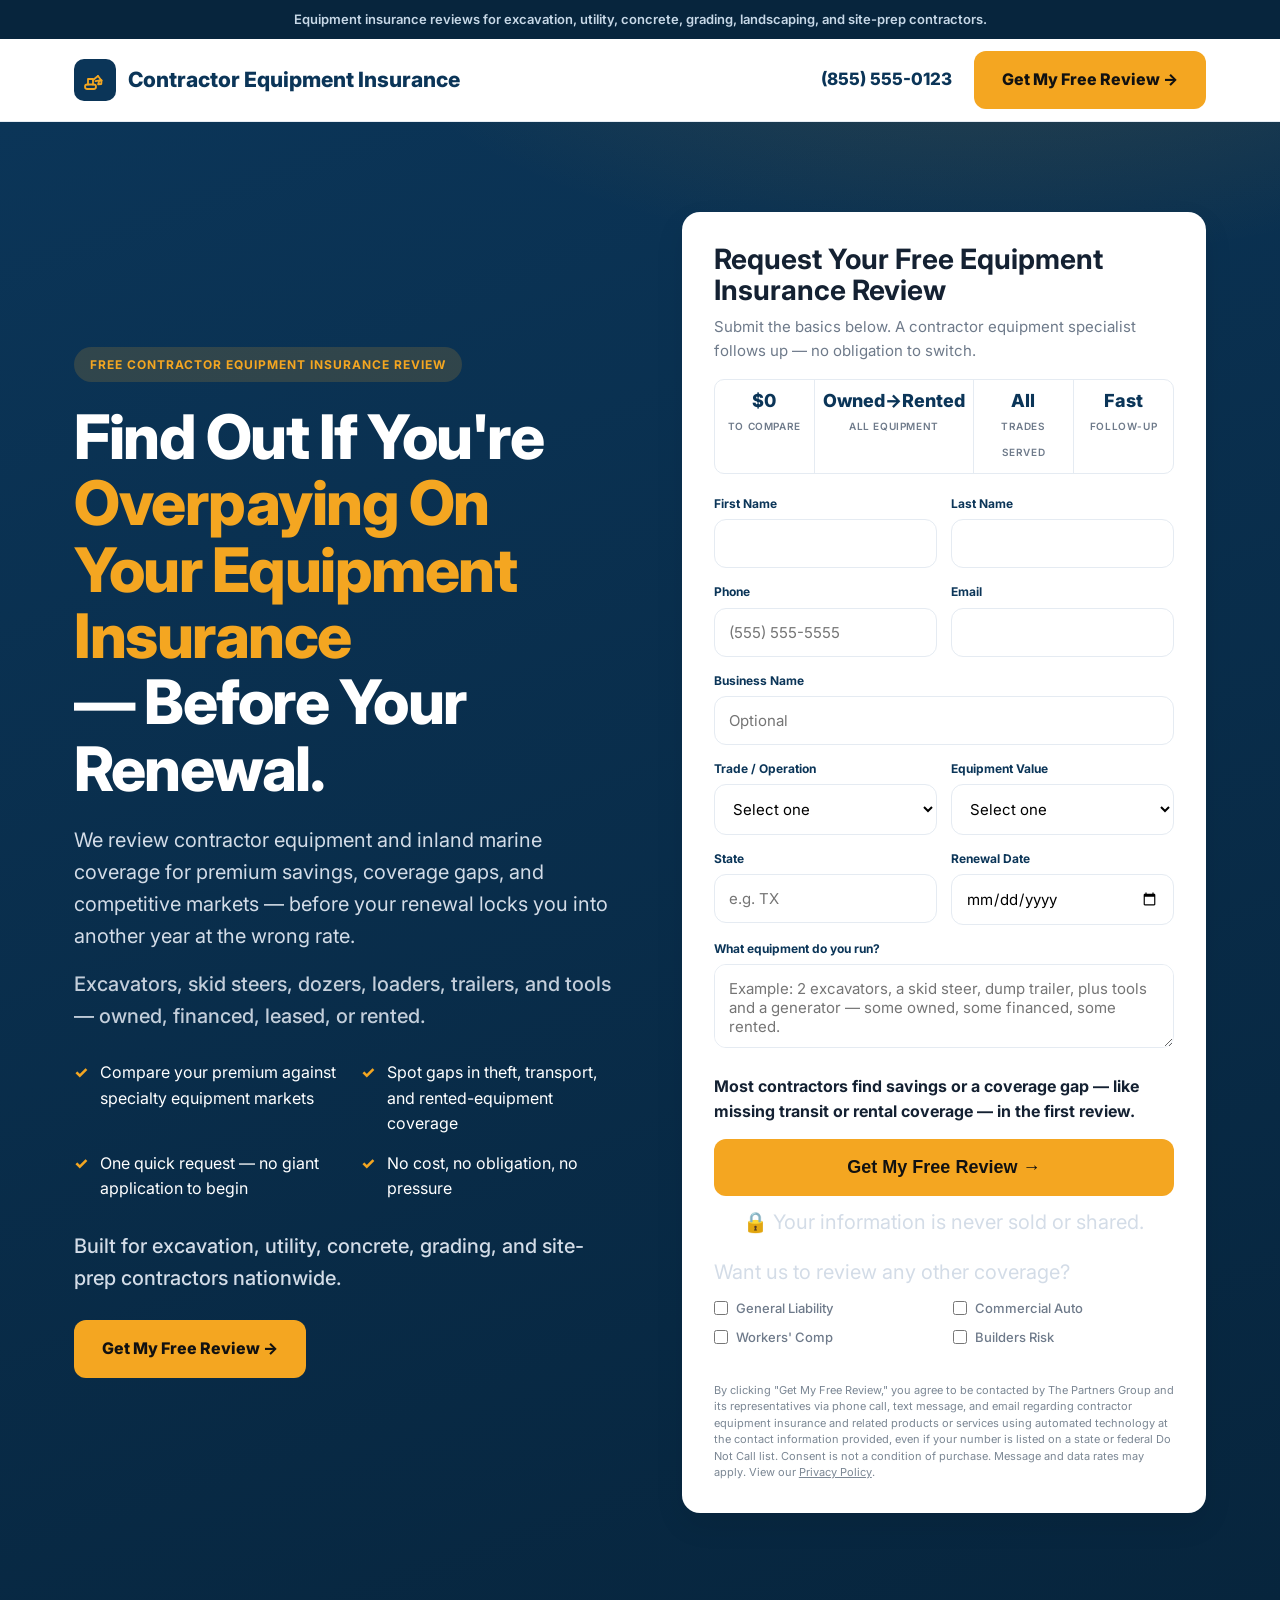
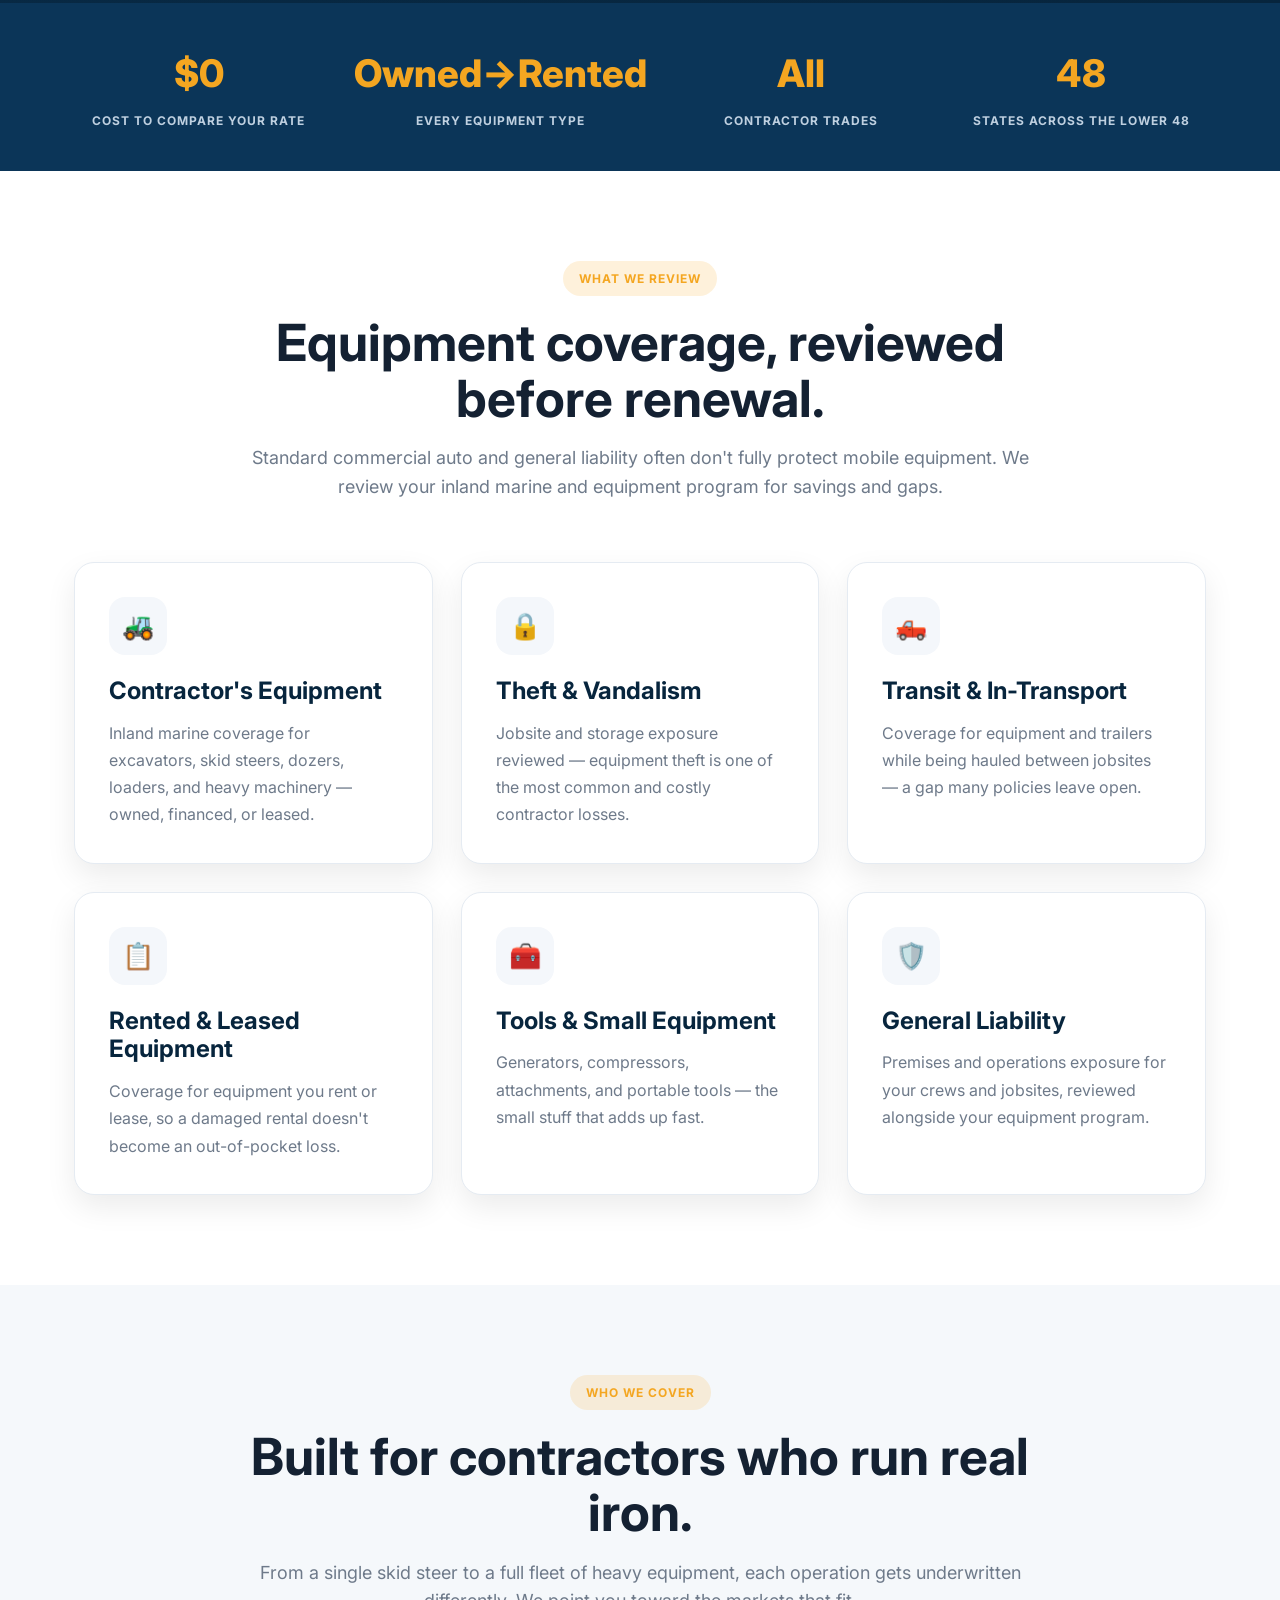
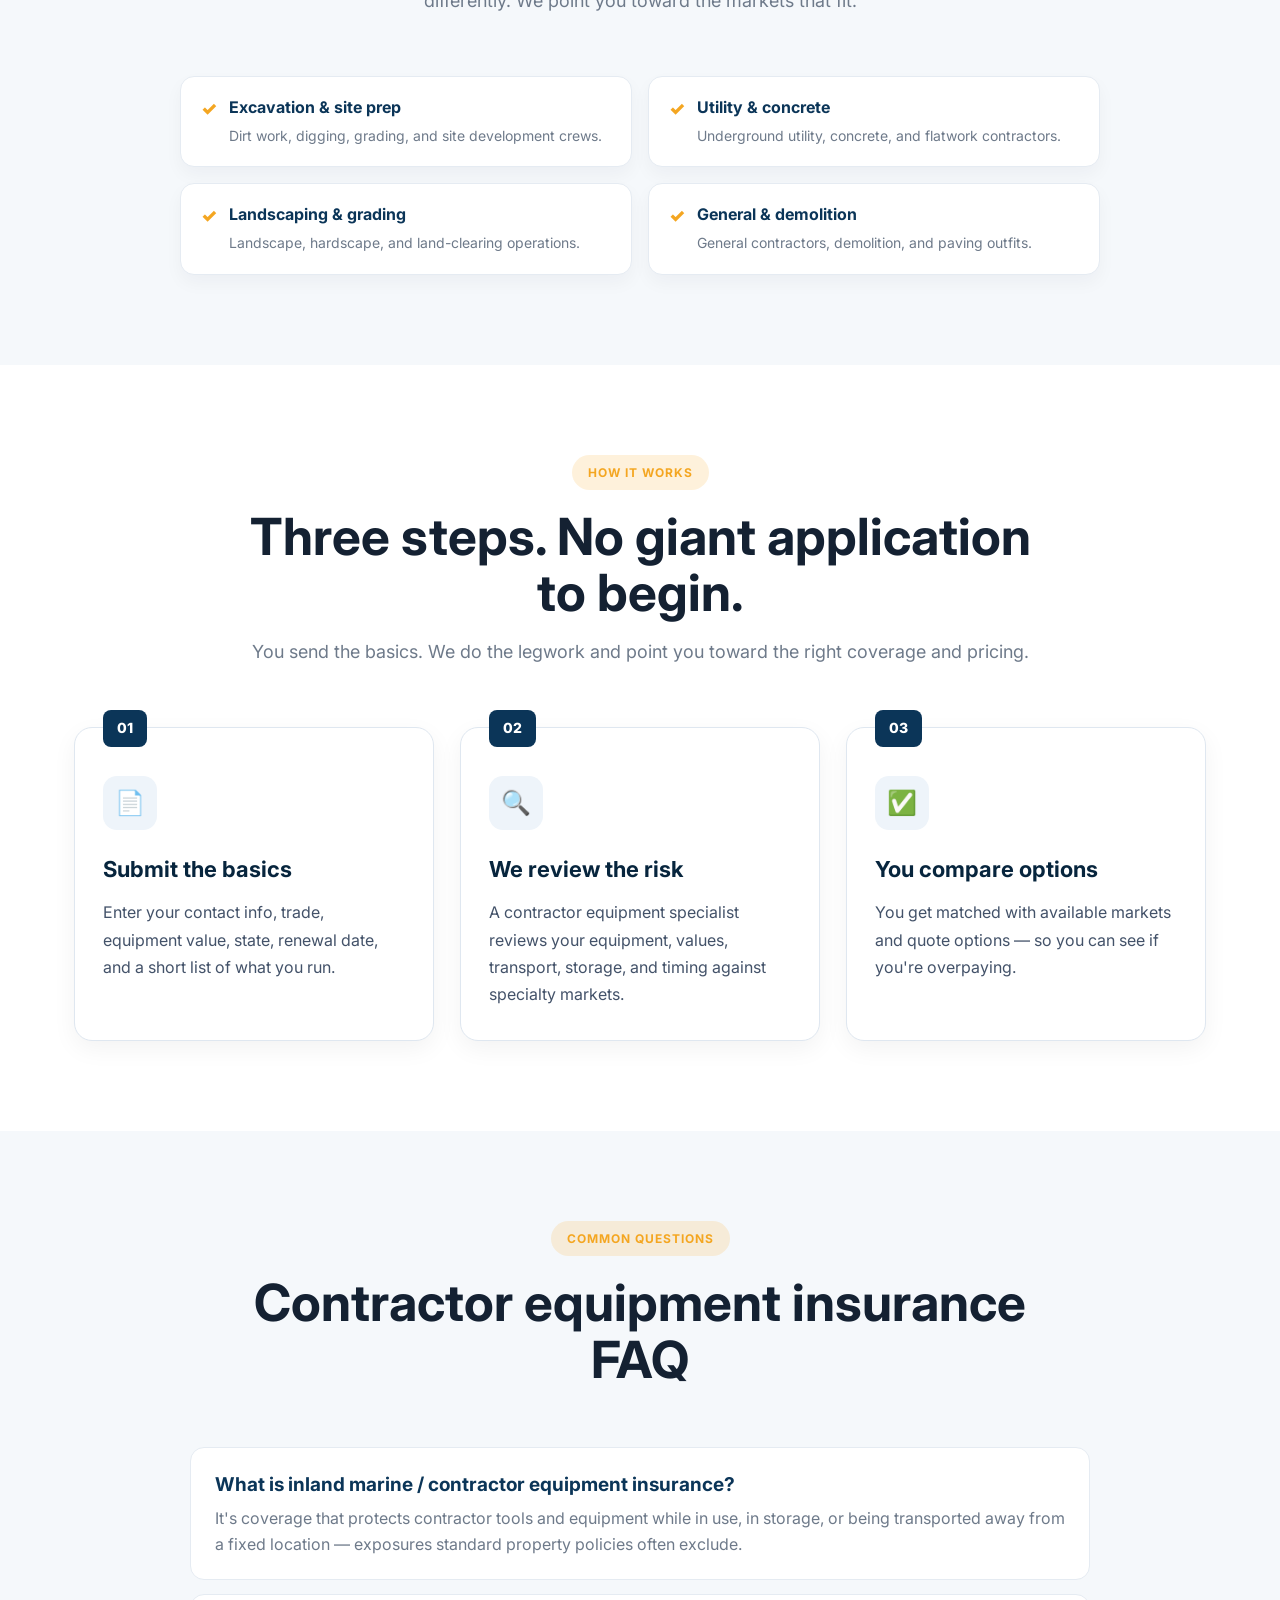
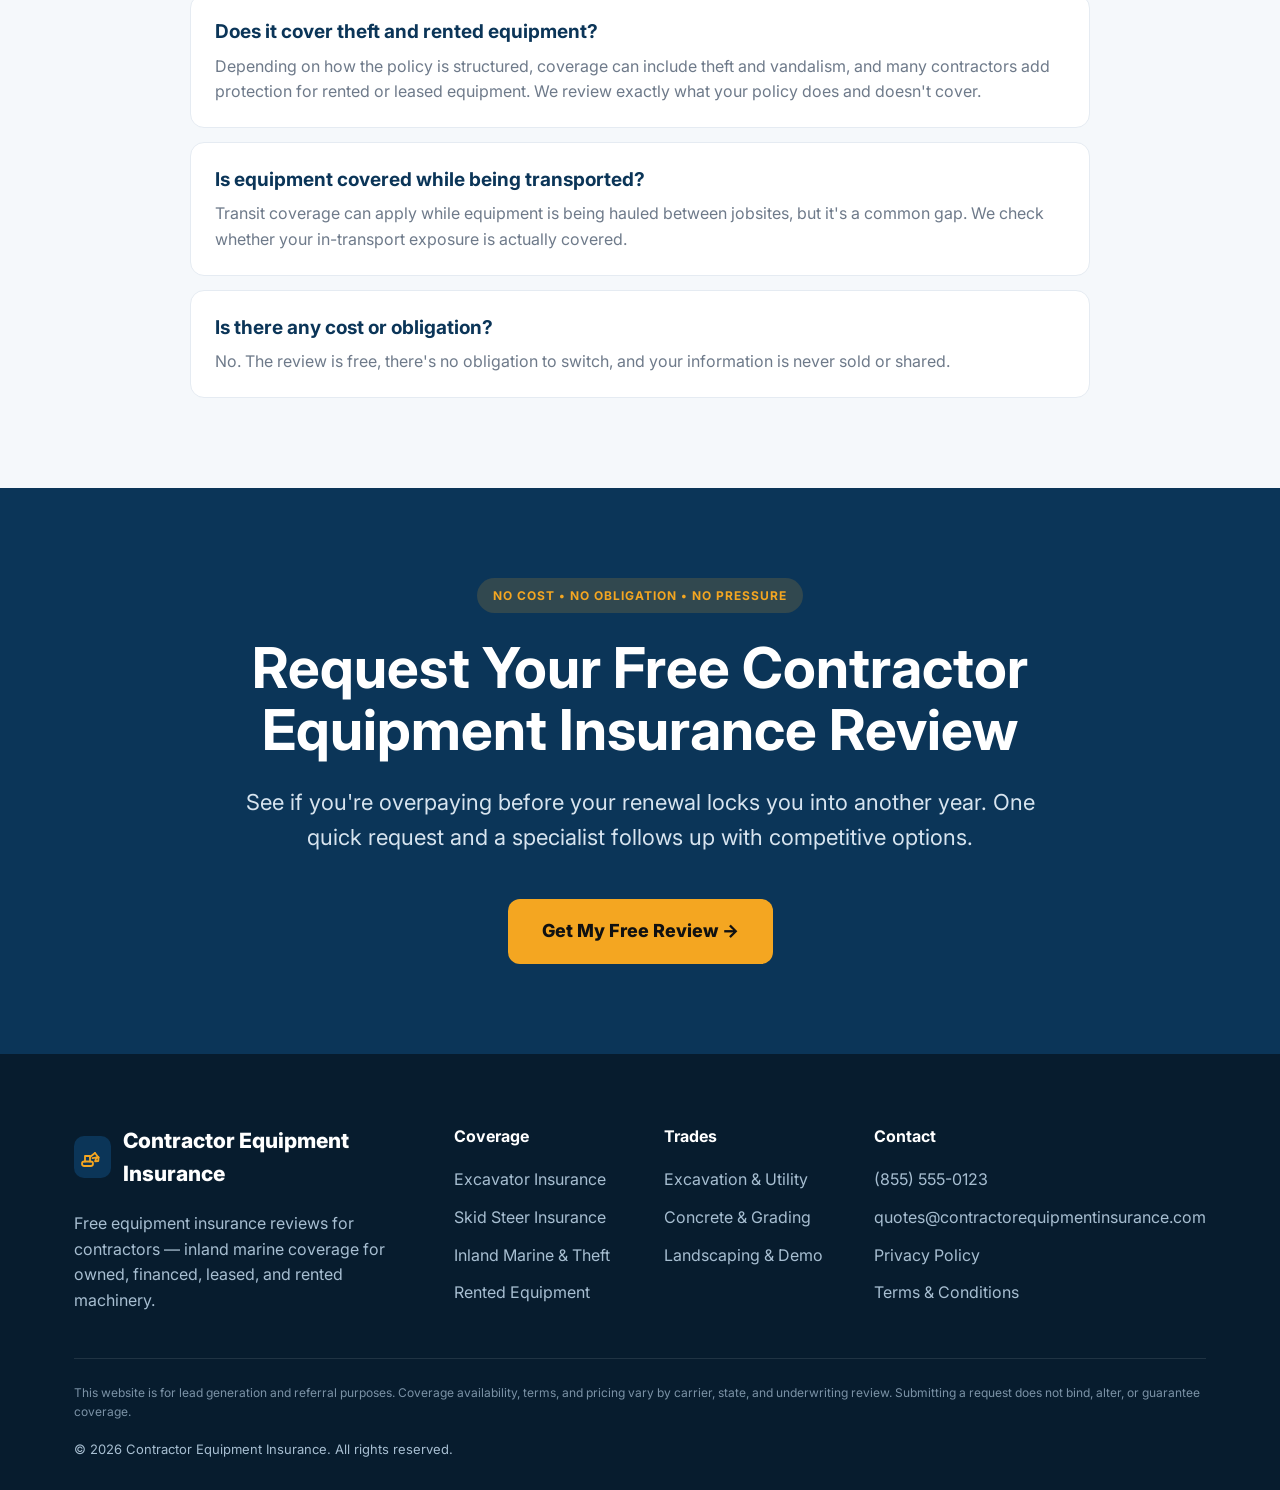
==== commit 9289cf76: "Add files via upload" ====
--- a/index.html
+++ b/index.html
@@ -424,8 +424,9 @@
 </div>
 <div>
 <h4>Coverage</h4>
-<a href="#coverage">Inland Marine</a>
-<a href="#coverage">Theft &amp; Transit</a>
+<a href="/excavator-insurance.html">Excavator Insurance</a>
+<a href="/skid-steer-insurance.html">Skid Steer Insurance</a>
+<a href="#coverage">Inland Marine &amp; Theft</a>
 <a href="#coverage">Rented Equipment</a>
 </div>
 <div>
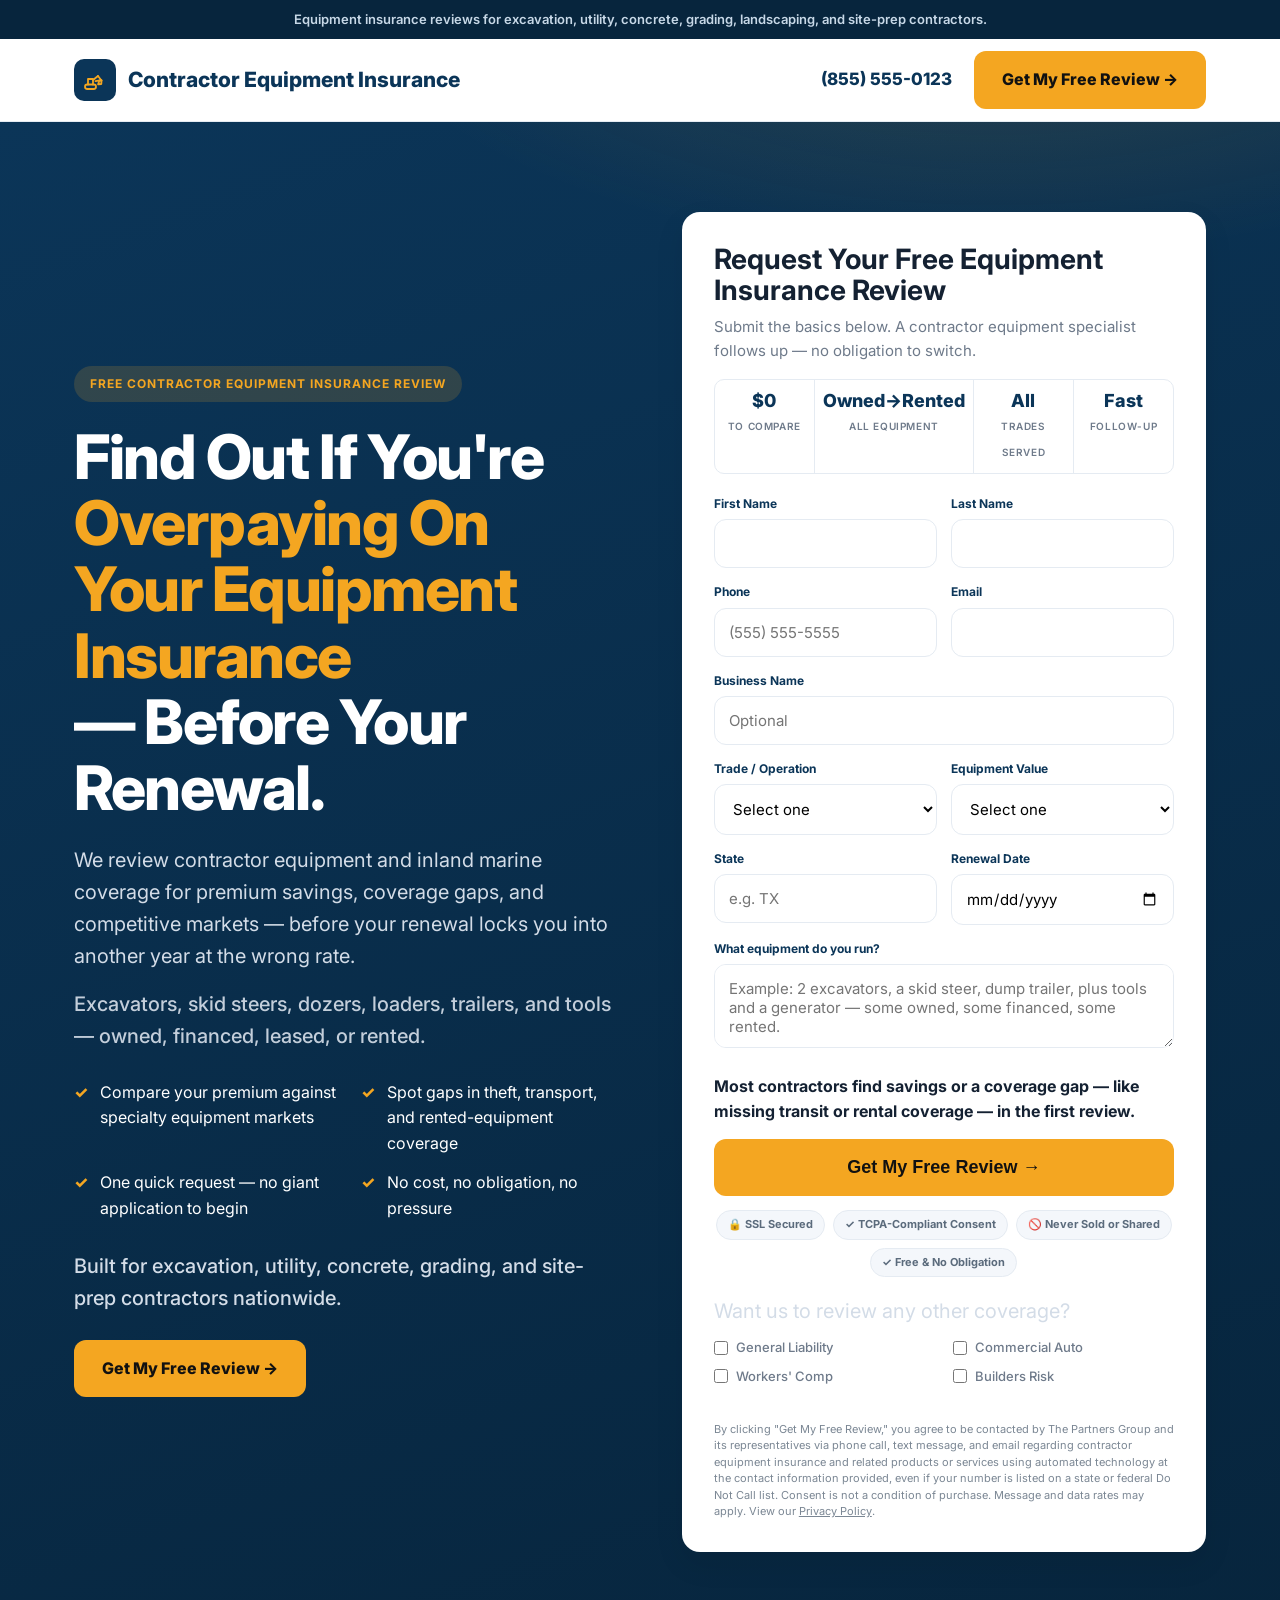
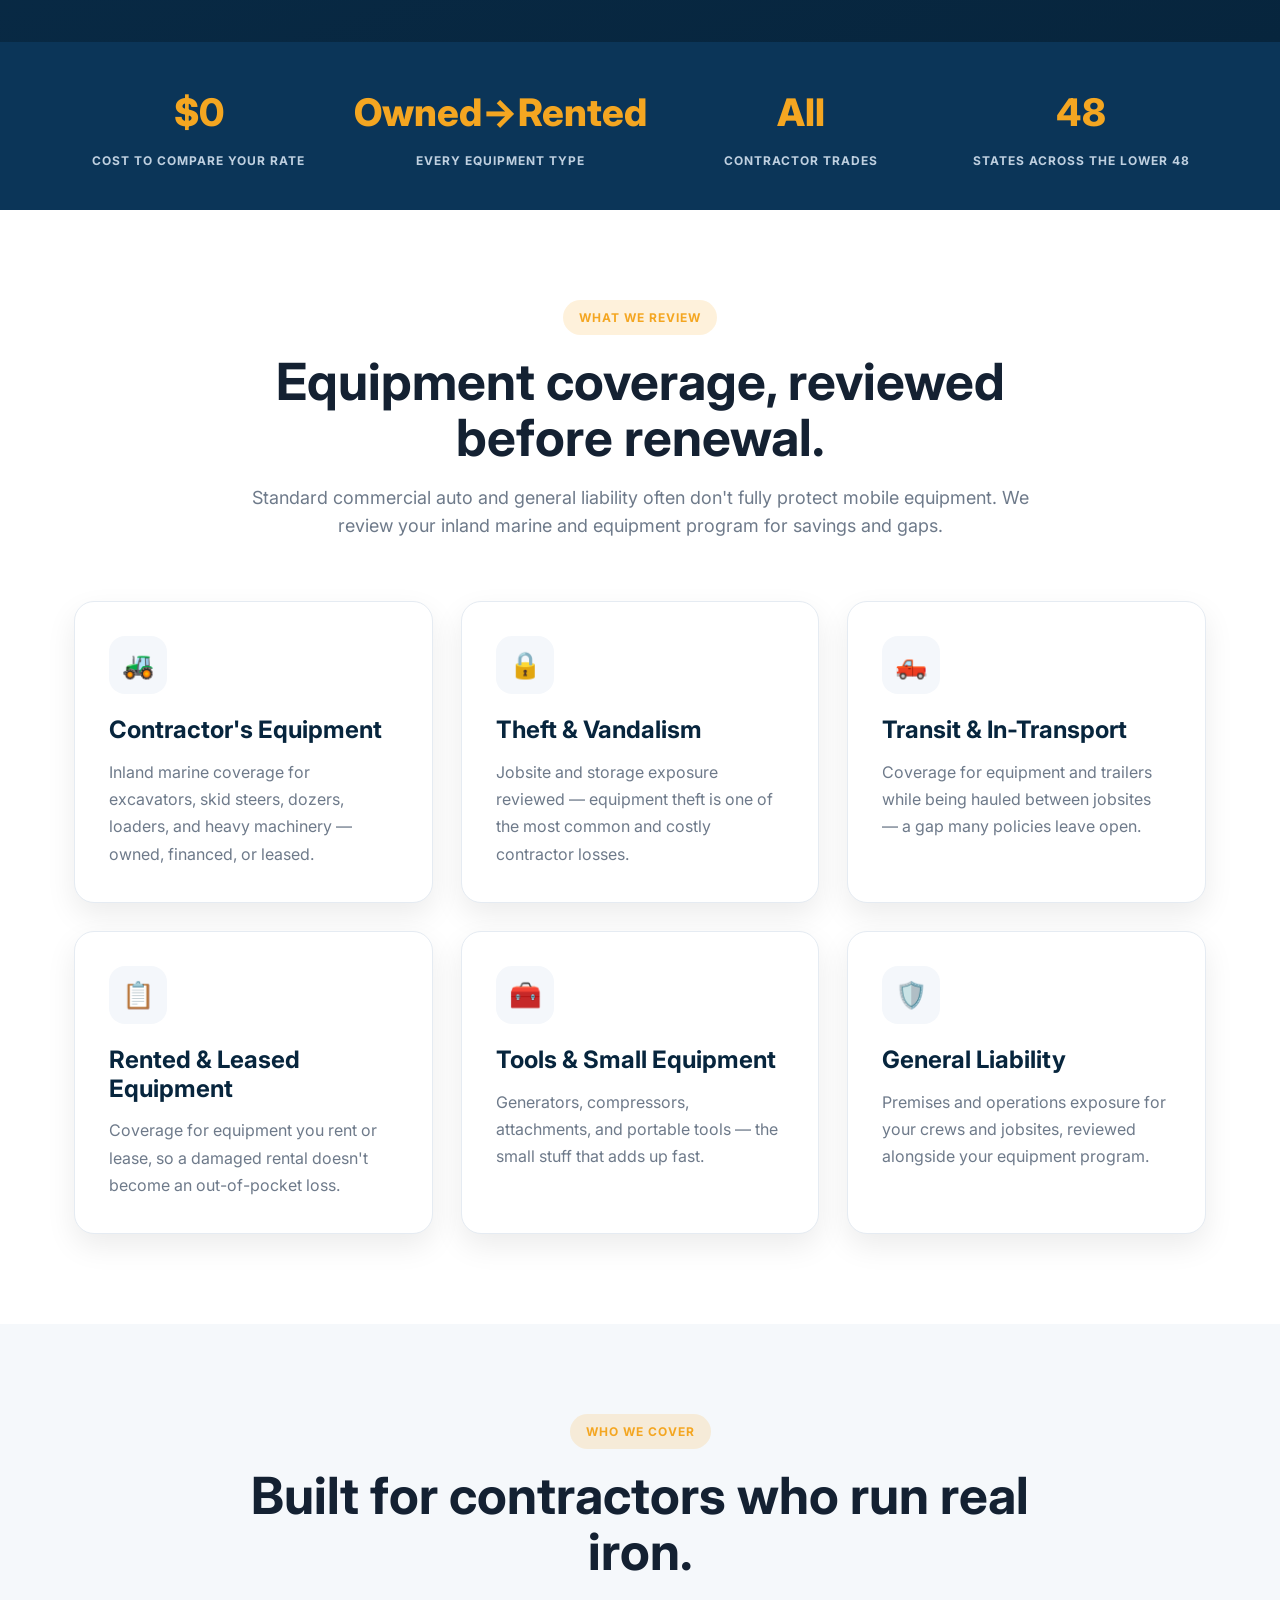
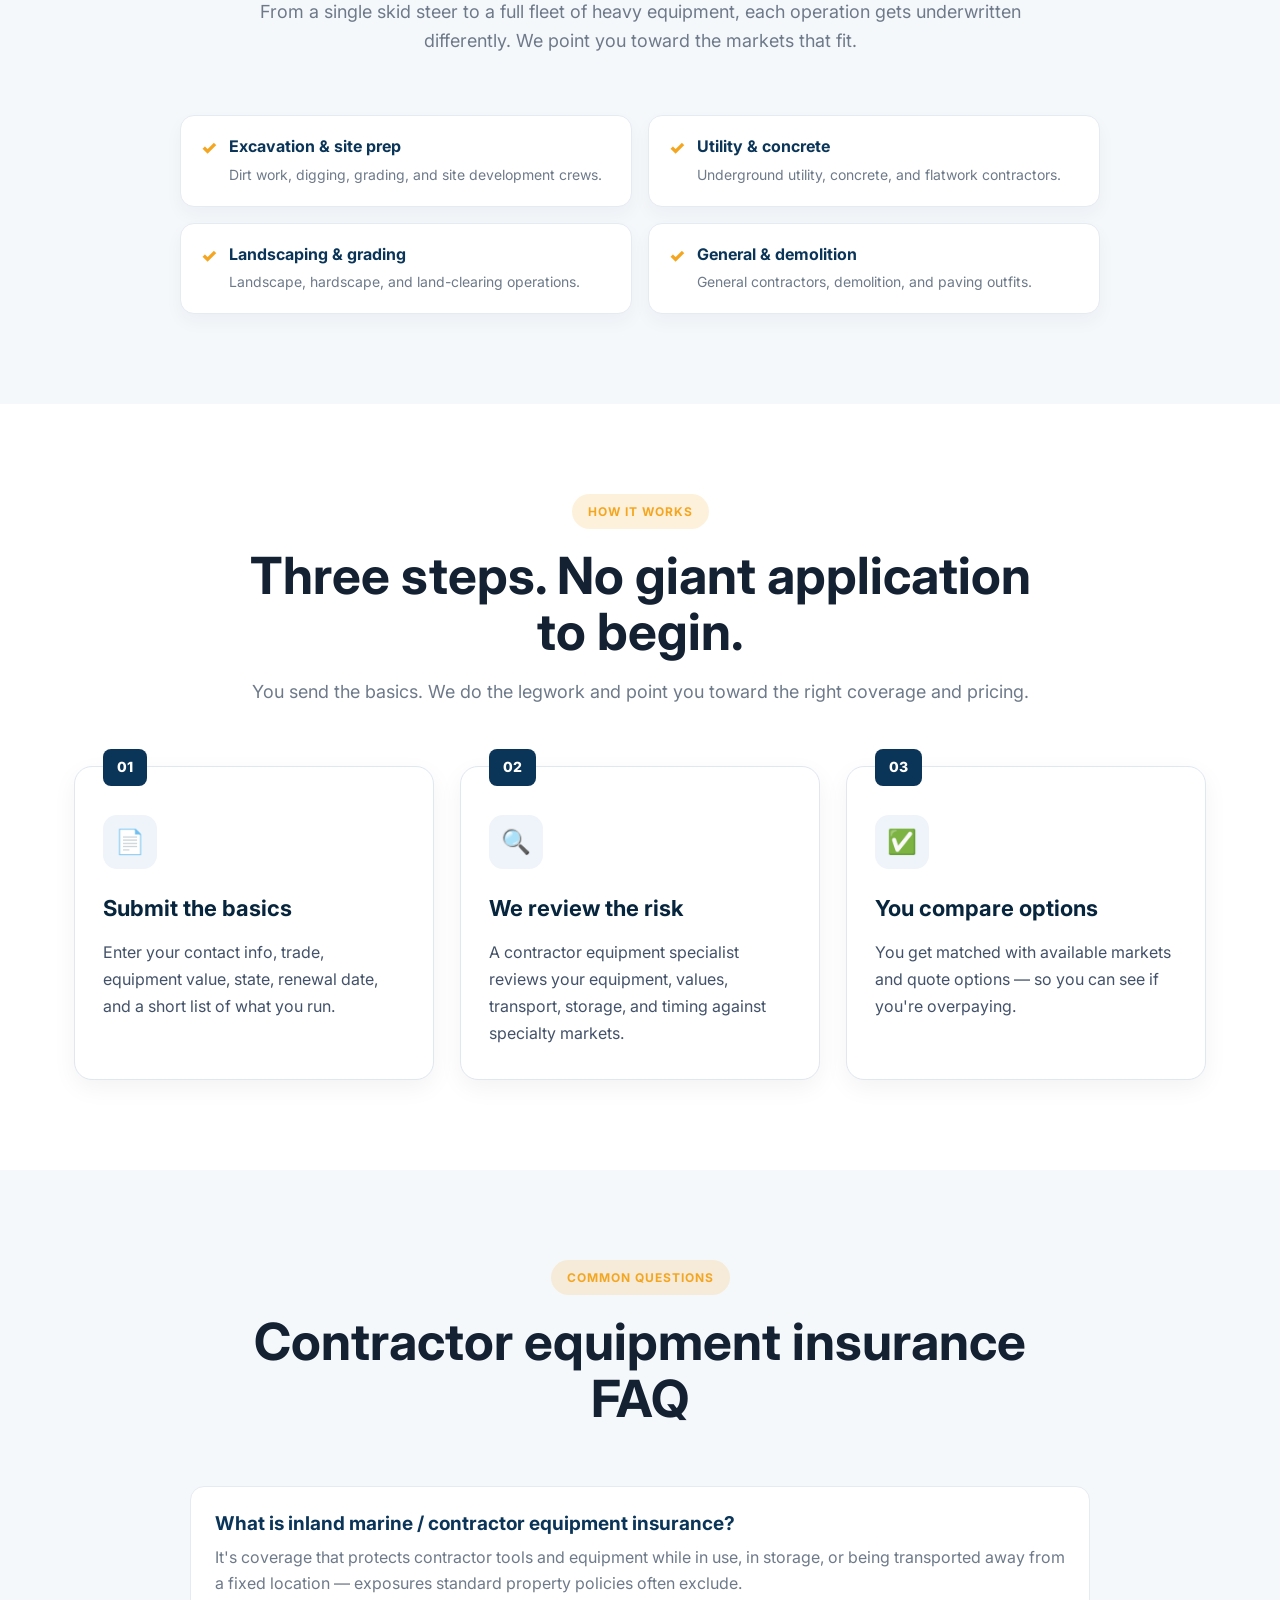
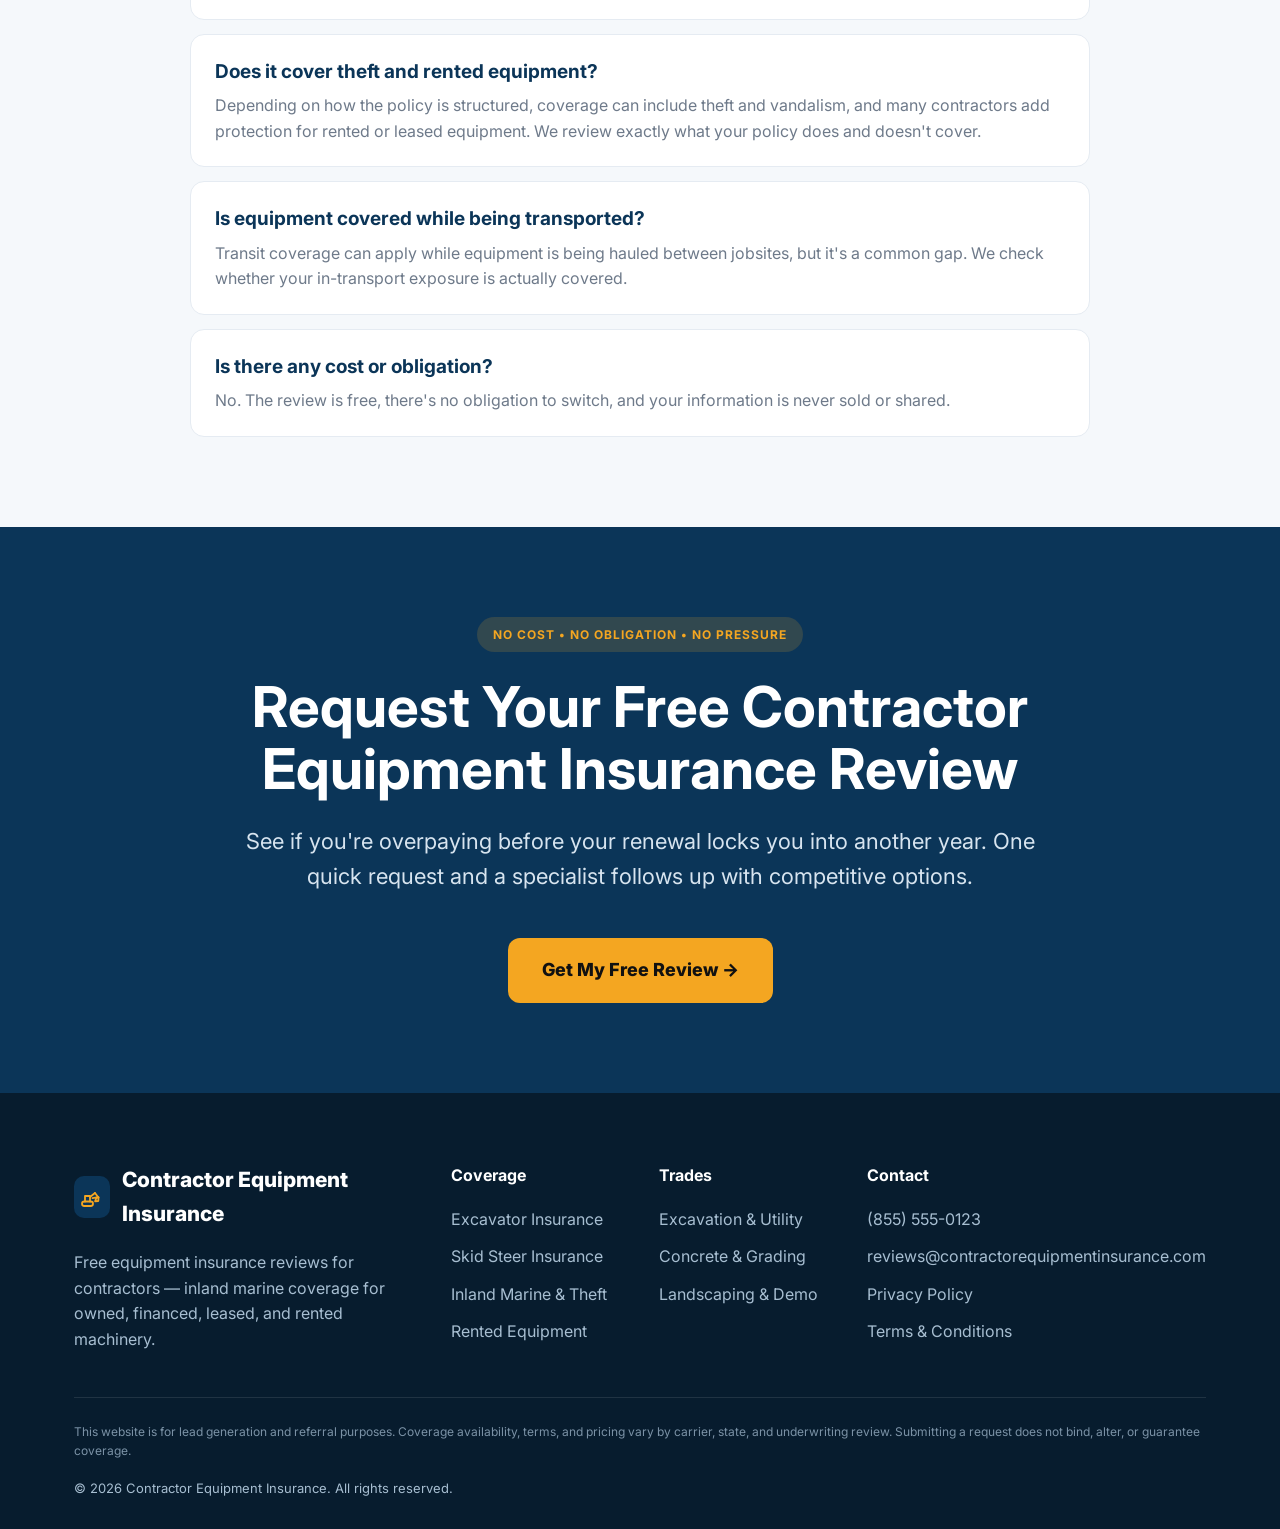
==== commit 99090aa6: "Add files via upload" ====
--- a/index.html
+++ b/index.html
@@ -5,6 +5,14 @@
 <meta name="viewport" content="width=device-width, initial-scale=1.0" />
 <title>Contractor Equipment Insurance | Free Coverage Review</title>
 <meta name="description" content="Free contractor equipment insurance review — excavators, skid steers, dozers, tools, and trailers. Inland marine coverage for owned, financed, leased, and rented equipment. Find savings and coverage gaps before your renewal." />
+<meta property="og:type" content="website" />
+<meta property="og:site_name" content="Contractor Equipment Insurance" />
+<meta property="og:title" content="Contractor Equipment Insurance | Free Coverage Review" />
+<meta property="og:description" content="Free contractor equipment insurance review — excavators, skid steers, dozers, tools, and trailers. Inland marine coverage for owned, financed, leased, and rented equipment. Find savings and coverage gaps before your renewal." />
+<meta property="og:url" content="https://contractorequipmentinsurance.com/" />
+<meta property="og:image" content="https://contractorequipmentinsurance.com/og.png" />
+<meta name="twitter:card" content="summary_large_image" />
+<link rel="icon" type="image/svg+xml" href="/favicon.svg" />
 <link rel="preconnect" href="https://fonts.googleapis.com">
 <link rel="preconnect" href="https://fonts.gstatic.com" crossorigin>
 <link href="https://fonts.googleapis.com/css2?family=Inter:wght@400;500;600;700;800&display=swap" rel="stylesheet">
@@ -126,6 +134,8 @@
 .form-stat{flex:1 1 45%;}
 }
 @media(max-width:640px){.nav-phone{display:none;}}
+.trust-strip{display:flex;flex-wrap:wrap;gap:8px;justify-content:center;margin-top:14px;}
+.tbadge{display:inline-flex;align-items:center;gap:6px;font-size:11px;font-weight:700;color:#5B6B7C;background:#F4F7FB;border:1px solid #E5EBF2;border-radius:999px;padding:5px 11px;white-space:nowrap;}
 </style>
 </head>
 <body>
@@ -186,8 +196,9 @@
 </div>
 
 <!-- TODO: create a Formspree form for this site and paste its ID below -->
-<form action="https://formspree.io/f/YOUR_FORM_ID" method="POST">
+<form action="https://procure-lead-engine.dan-fda.workers.dev/submit" method="POST">
   <input type="hidden" name="lead_source" value="contractorequipmentinsurance.com" />
+  <input type="text" name="_gotcha" style="display:none !important" tabindex="-1" autocomplete="off" aria-hidden="true" />
   <input type="hidden" name="vertical" value="Contractor Equipment Insurance" />
   <input type="hidden" name="_redirect" value="https://contractorequipmentinsurance.com/thank-you.html" />
 
@@ -255,7 +266,7 @@
 Most contractors find savings or a coverage gap — like missing transit or rental coverage — in the first review.
 </p>
 <button class="btn btn-primary submit-btn" type="submit">Get My Free Review →</button>
-<p class="privacy-note">🔒 Your information is never sold or shared.</p>
+<div class="trust-strip"><span class="tbadge">🔒 SSL Secured</span><span class="tbadge">✓ TCPA-Compliant Consent</span><span class="tbadge">🚫 Never Sold or Shared</span><span class="tbadge">✓ Free &amp; No Obligation</span></div>
 <p class="secondary-label">Want us to review any other coverage?</p>
 <div class="secondary-services-grid">
 <label><input type="checkbox" name="also_review[]" value="General Liability"> General Liability</label>
@@ -439,7 +450,7 @@
 <h4>Contact</h4>
 <!-- TODO: replace with your real tracking phone number and inbox -->
 <a href="tel:18555550123">(855) 555-0123</a>
-<a href="mailto:quotes@contractorequipmentinsurance.com">quotes@contractorequipmentinsurance.com</a>
+<a href="mailto:reviews@contractorequipmentinsurance.com">reviews@contractorequipmentinsurance.com</a>
 <a href="/privacy-policy.html">Privacy Policy</a>
 <a href="/terms.html">Terms &amp; Conditions</a>
 </div>
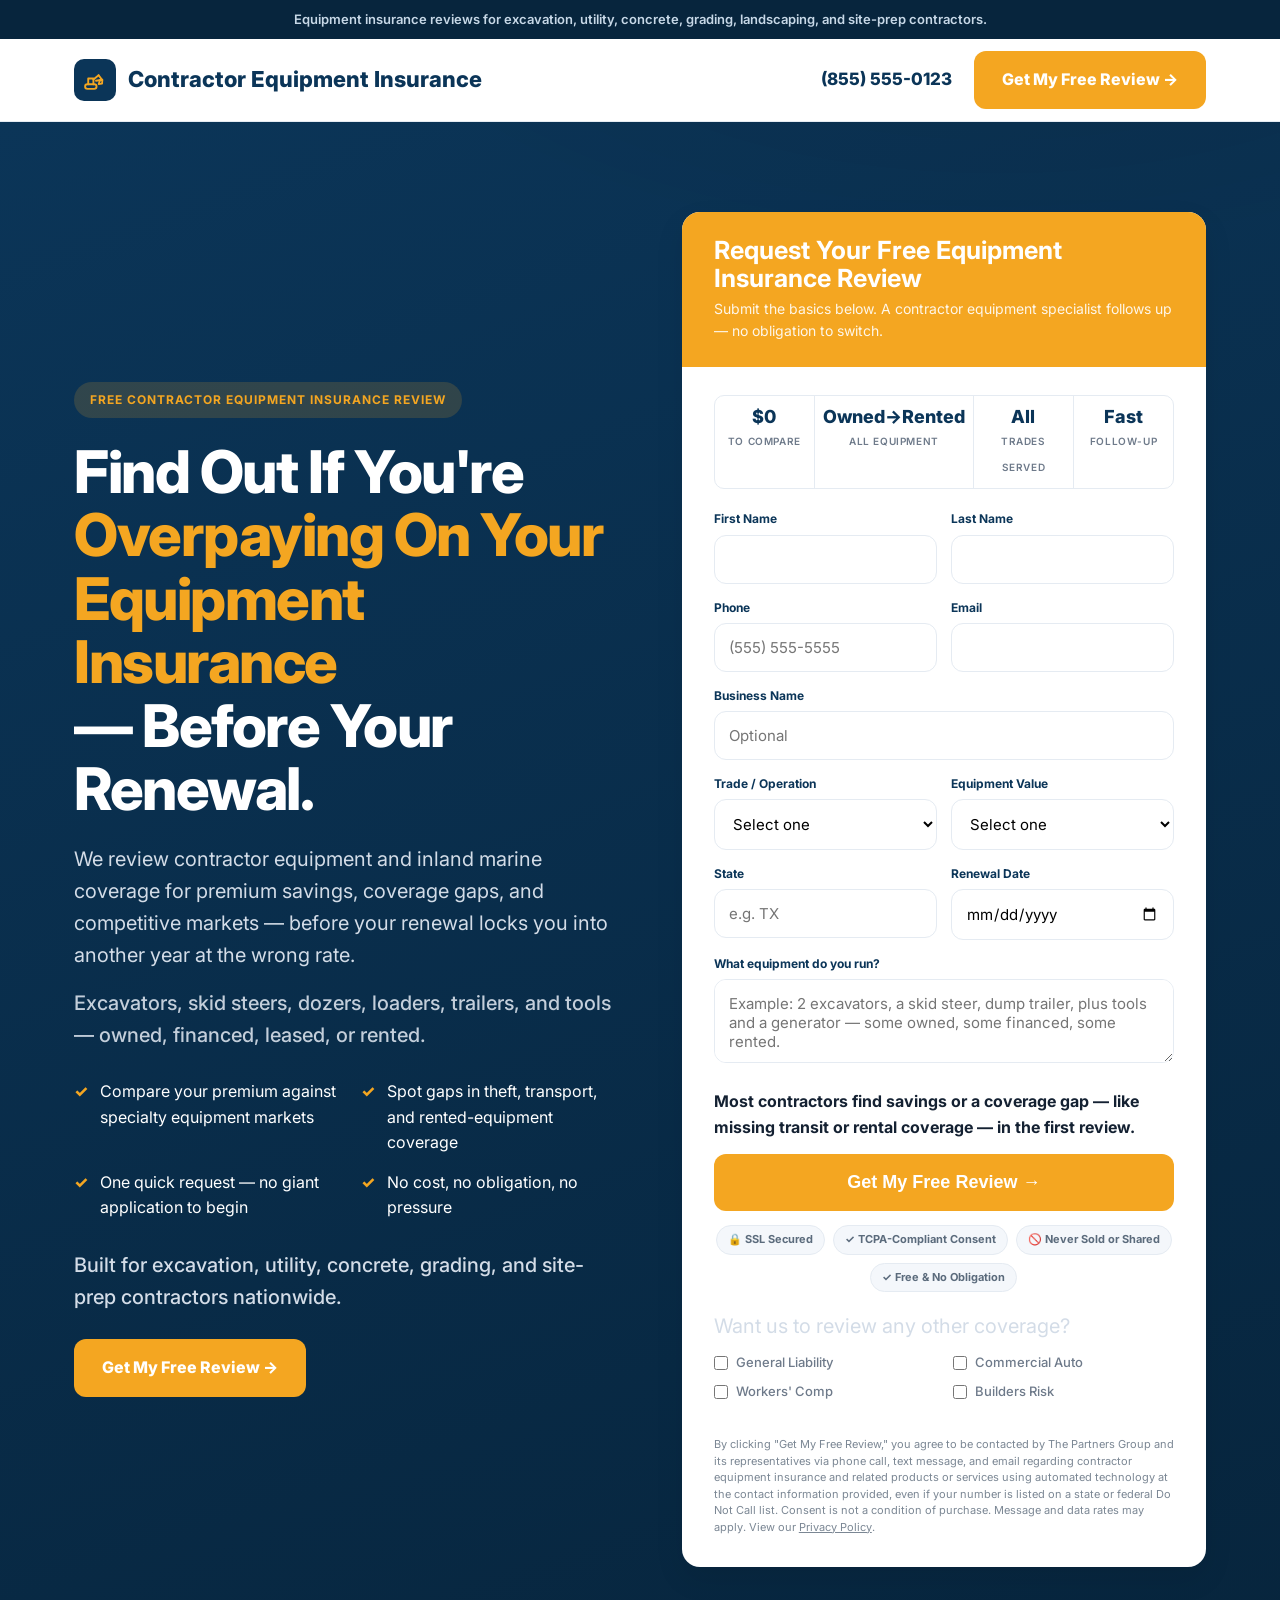
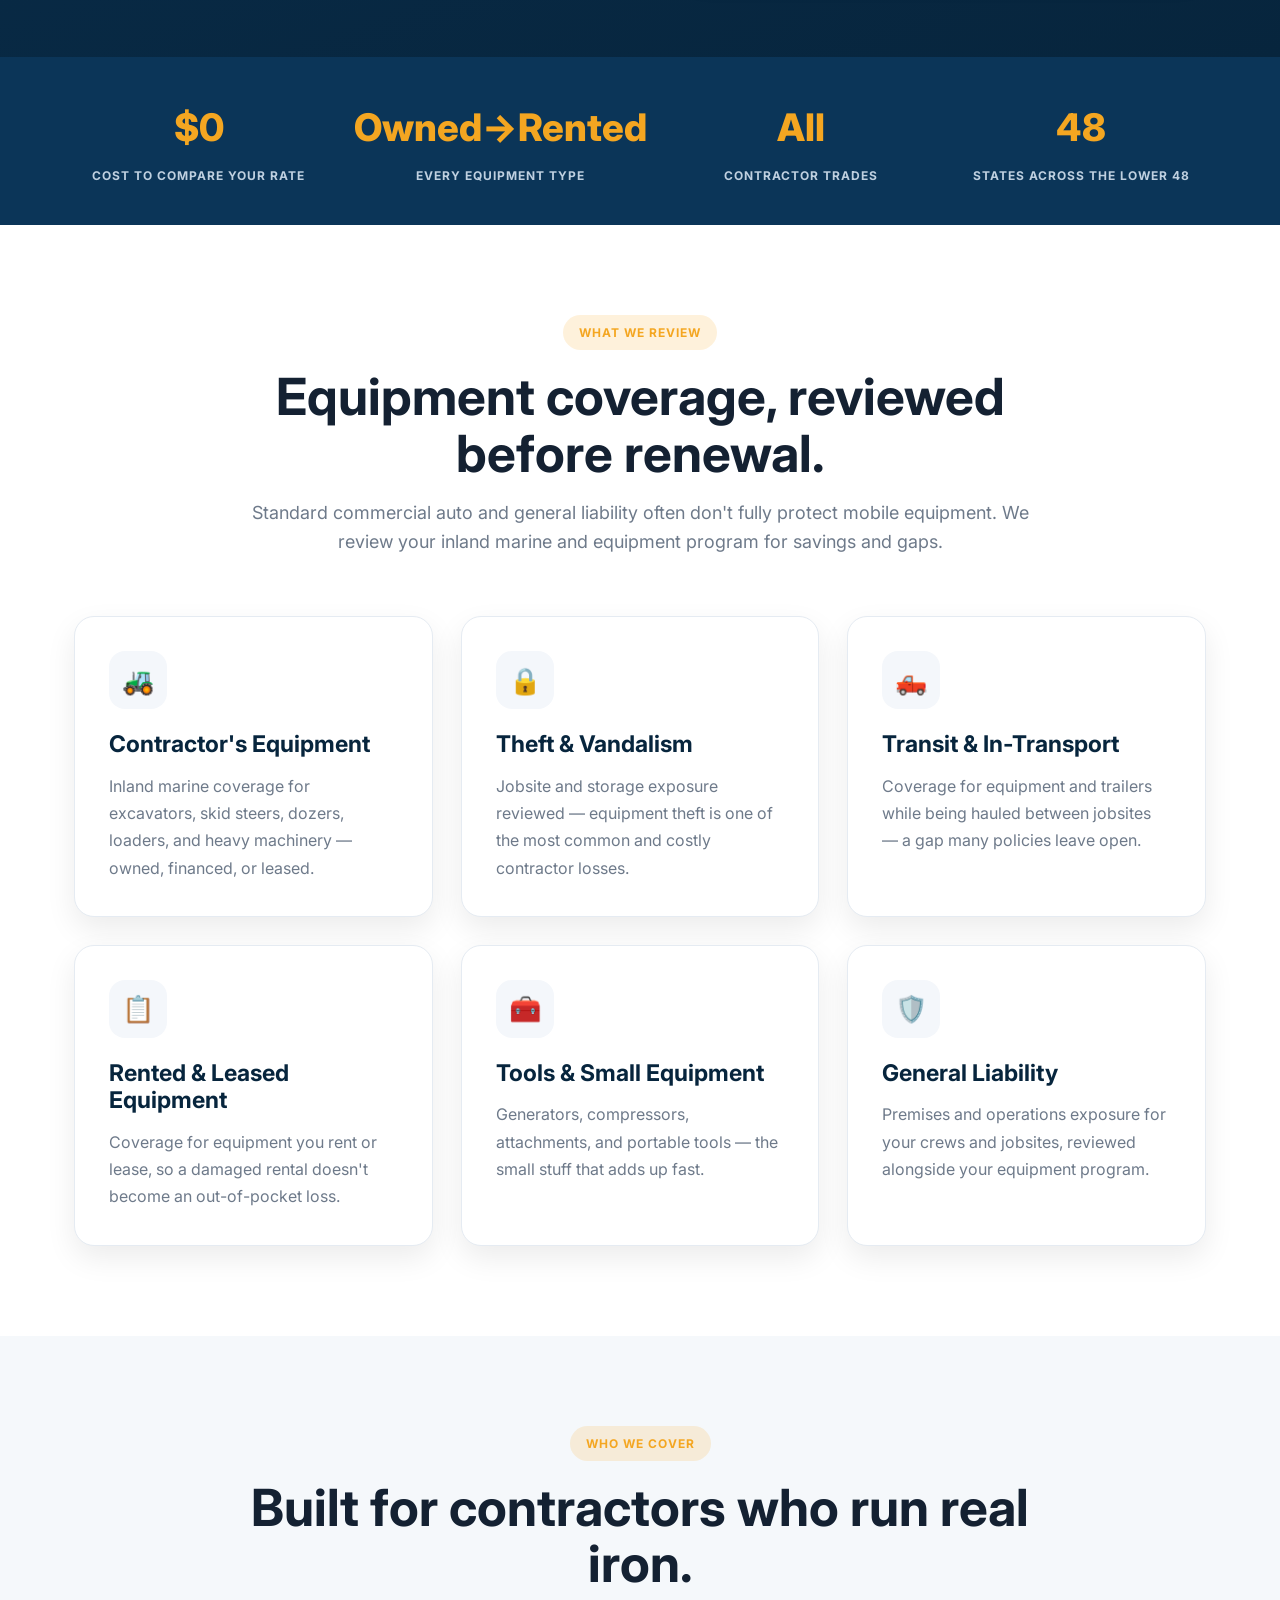
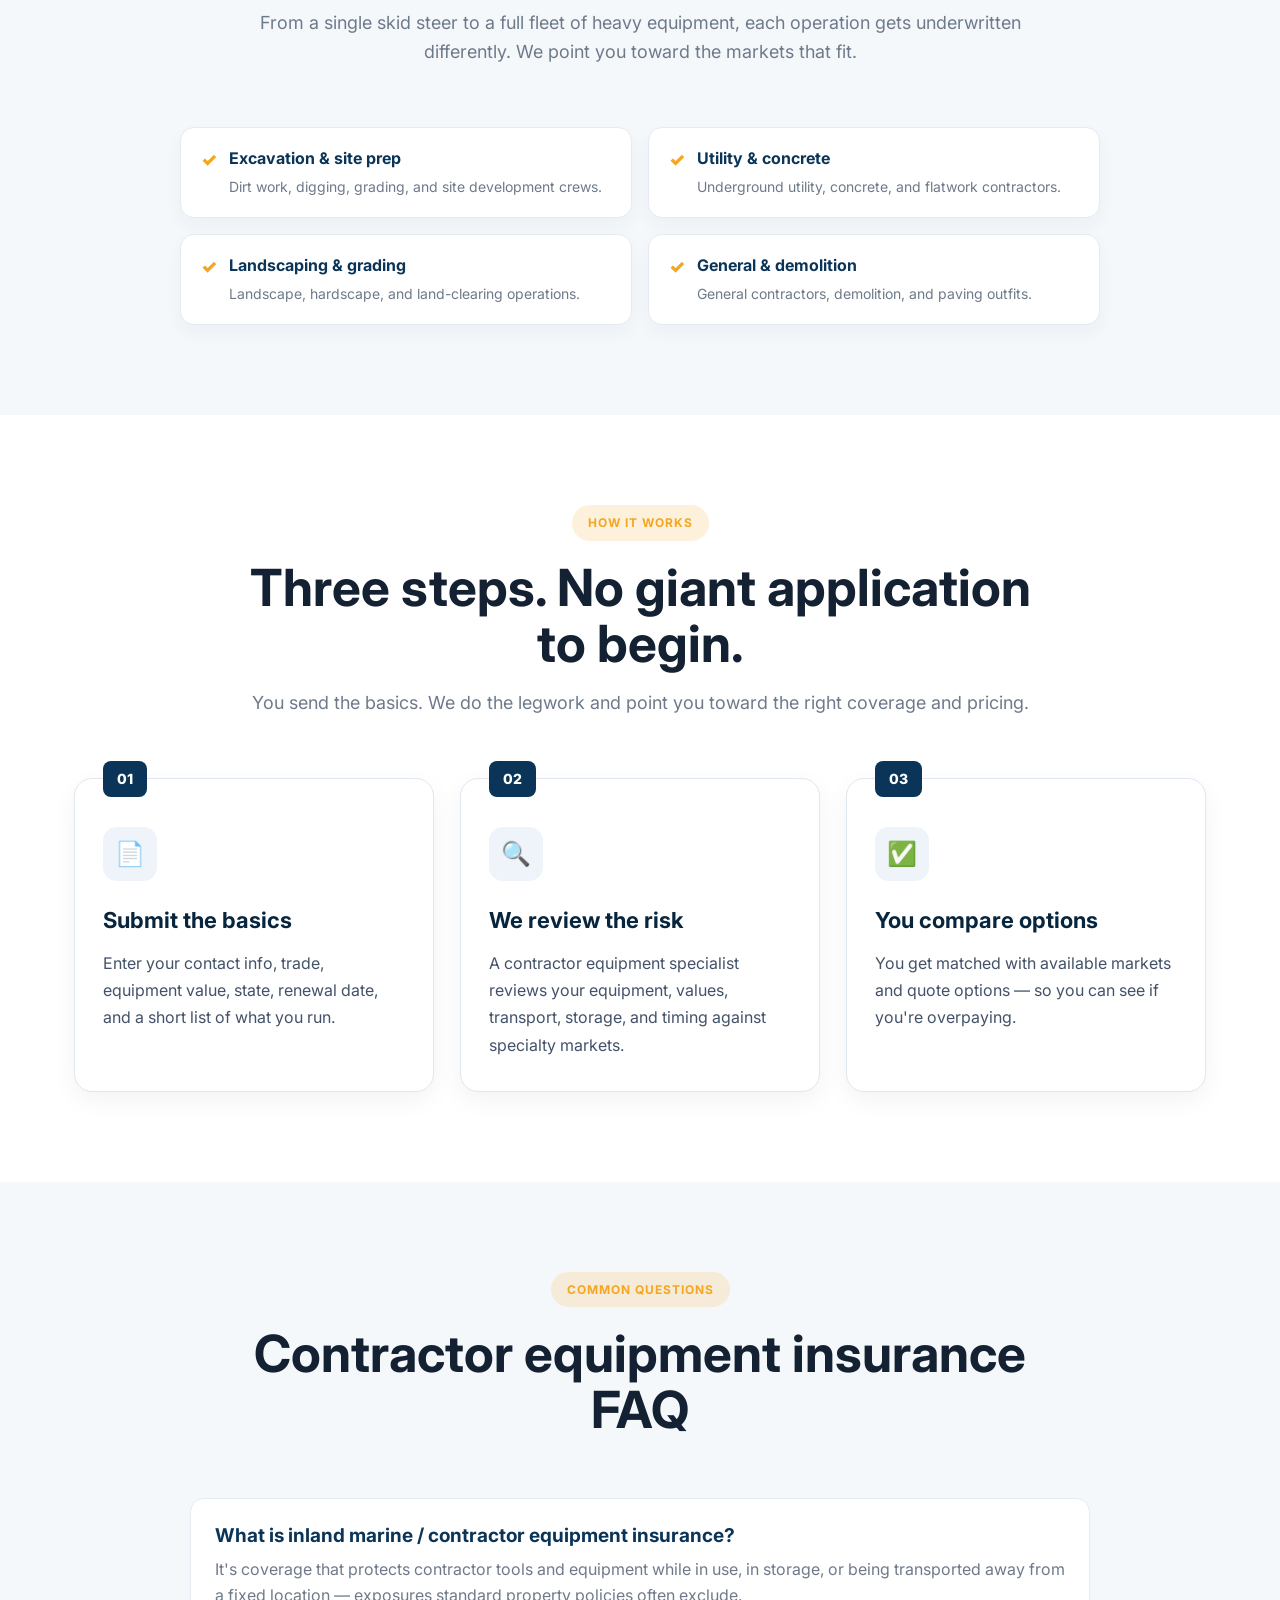
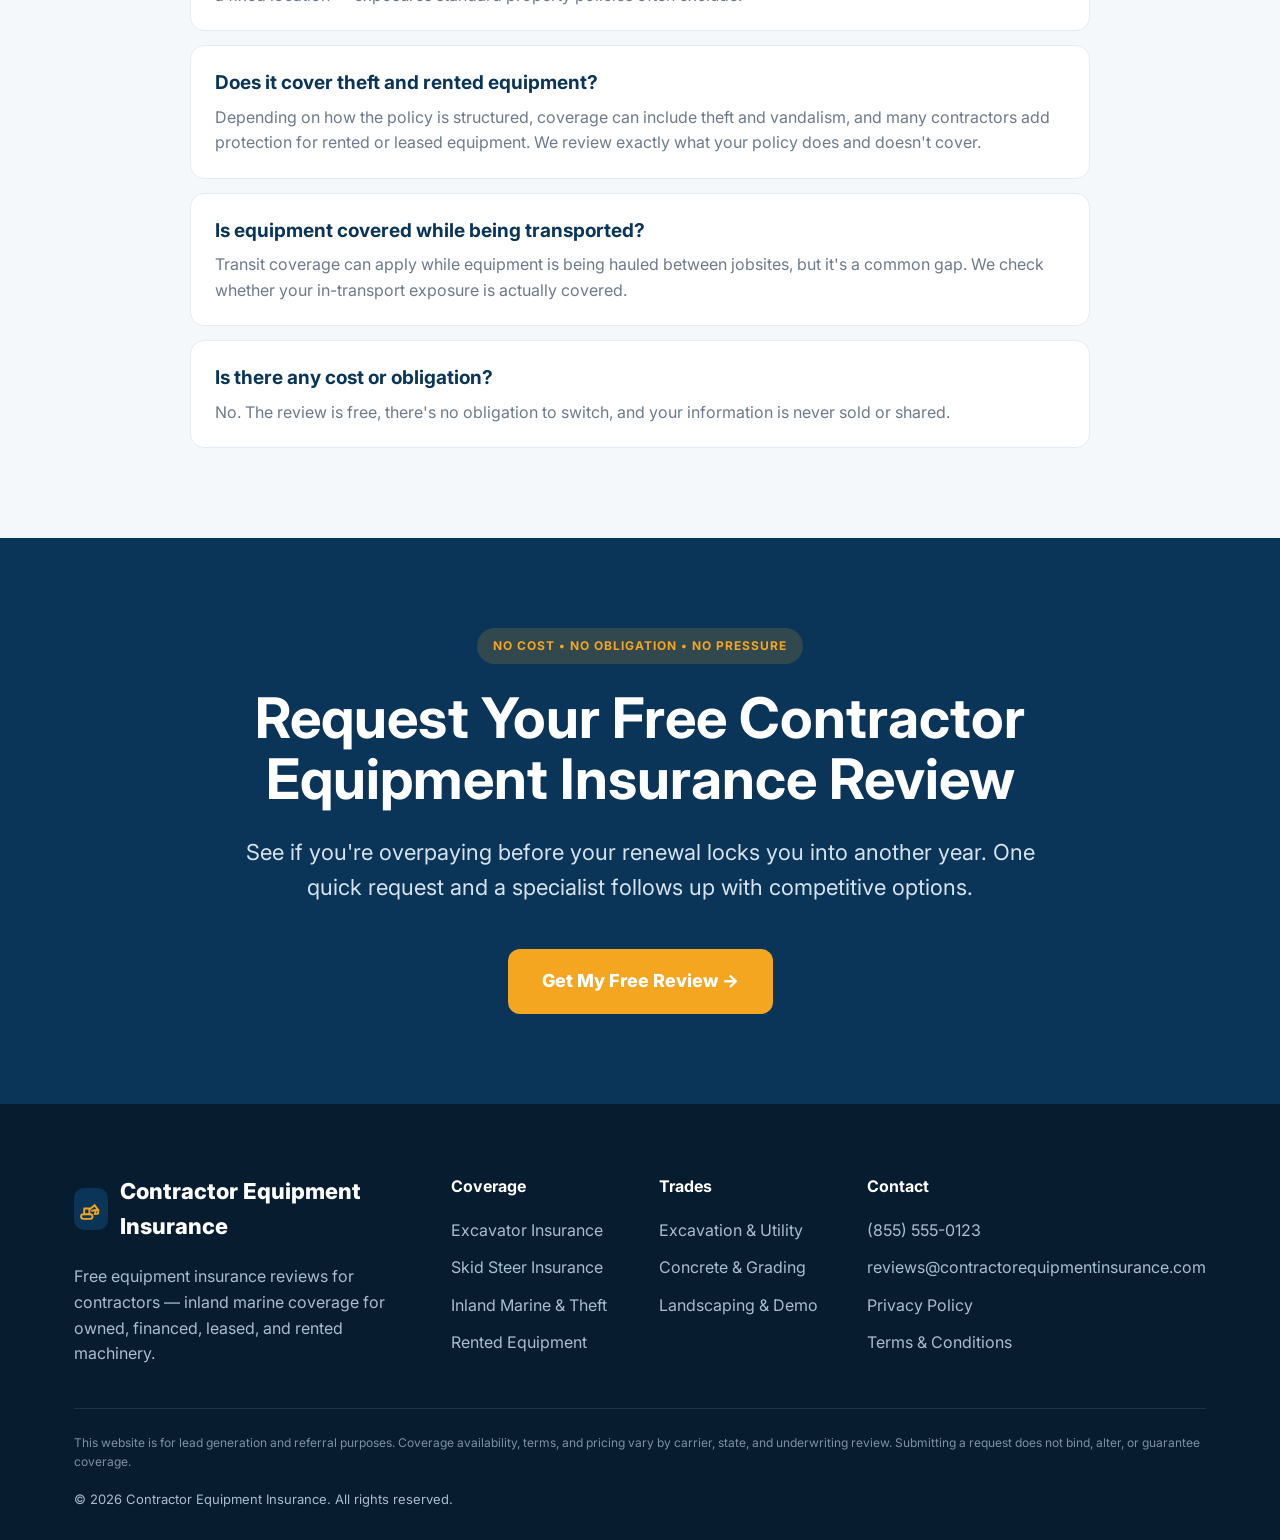
==== commit 57b0fe2a: "Deploy contractorequipmentinsurance.com — 2026-06-09 11:31" ====
--- a/index.html
+++ b/index.html
@@ -4,11 +4,11 @@
 <meta charset="UTF-8" />
 <meta name="viewport" content="width=device-width, initial-scale=1.0" />
 <title>Contractor Equipment Insurance | Free Coverage Review</title>
-<meta name="description" content="Free contractor equipment insurance review — excavators, skid steers, dozers, tools, and trailers. Inland marine coverage for owned, financed, leased, and rented equipment. Find savings and coverage gaps before your renewal." />
+<meta name="description" content="Free contractor equipment insurance review. Inland marine coverage for excavators, skid steers, dozers, loaders, trailers, and tools — owned, financed, leased, or rented. Compare specialty markets before renewal." />
 <meta property="og:type" content="website" />
 <meta property="og:site_name" content="Contractor Equipment Insurance" />
 <meta property="og:title" content="Contractor Equipment Insurance | Free Coverage Review" />
-<meta property="og:description" content="Free contractor equipment insurance review — excavators, skid steers, dozers, tools, and trailers. Inland marine coverage for owned, financed, leased, and rented equipment. Find savings and coverage gaps before your renewal." />
+<meta property="og:description" content="Free contractor equipment insurance review. Inland marine coverage for excavators, skid steers, dozers, loaders, trailers, and tools — owned, financed, leased, or rented. Compare specialty markets before renewal." />
 <meta property="og:url" content="https://contractorequipmentinsurance.com/" />
 <meta property="og:image" content="https://contractorequipmentinsurance.com/og.png" />
 <meta name="twitter:card" content="summary_large_image" />
@@ -17,20 +17,46 @@
 <link rel="preconnect" href="https://fonts.gstatic.com" crossorigin>
 <link href="https://fonts.googleapis.com/css2?family=Inter:wght@400;500;600;700;800&display=swap" rel="stylesheet">
 
-<!-- ============================================================
-     ANALYTICS PLACEHOLDER — paste your GA4 / Ads ID and uncomment.
-<script async src="https://www.googletagmanager.com/gtag/js?id=G-XXXXXXXXXX"></script>
+<!-- Google tag (gtag.js) — GA4 + Google Ads (standard across all pages) -->
+<script async src="https://www.googletagmanager.com/gtag/js?id=G-BPXMEYPFT1"></script>
 <script>
   window.dataLayer = window.dataLayer || [];
   function gtag(){dataLayer.push(arguments);}
   gtag('js', new Date());
-  gtag('config', 'G-XXXXXXXXXX');
+  gtag('config', 'G-BPXMEYPFT1');
+  gtag('config', 'AW-17934471659');
 </script>
-============================================================ -->
-
+<!-- Procure click-source capture: stores gclid/UTM on landing, attaches to the form -->
+<script>
+(function(){
+  try{
+    var qs = new URLSearchParams(window.location.search);
+    var keys = ['gclid','gbraid','wbraid','utm_source','utm_medium','utm_campaign','utm_term','utm_content'];
+    var store = {};
+    try{ var c=(document.cookie.match(/(?:^|; )pm_attr=([^;]*)/)||[])[1]; if(c) store=JSON.parse(decodeURIComponent(c))||{}; }catch(e){ store={}; }
+    var got=false;
+    keys.forEach(function(k){ var v=qs.get(k); if(v){ store[k]=v; got=true; } });
+    if(got || !store.landing){
+      if(!store.landing) store.landing=window.location.pathname;
+      if(!store.referrer) store.referrer=document.referrer||'';
+      document.cookie='pm_attr='+encodeURIComponent(JSON.stringify(store))+'; path=/; max-age=7776000; SameSite=Lax';
+    }
+    function fill(){
+      var f=document.querySelector('form'); if(!f) return;
+      Object.keys(store).forEach(function(k){
+        if(store[k] && !f.querySelector('[name="'+k+'"]')){
+          var i=document.createElement('input'); i.type='hidden'; i.name=k; i.value=store[k]; f.appendChild(i);
+        }
+      });
+    }
+    if(document.readyState!=='loading') fill(); else document.addEventListener('DOMContentLoaded', fill);
+  }catch(e){}
+})();
+</script>
 <style>
 :root{
   --navy:#0B3558;--navy-dark:#07253D;--gold:#F4A621;--gold-dark:#D88D13;
+  --accent:#F4A621;--accent-dark:#D88D13;
   --light:#F7F9FC;--text:#142132;--muted:#6E7A8A;--line:#E5EBF2;
   --radius:18px;--shadow:0 12px 30px rgba(0,0,0,.08);--container:1180px;
 }
@@ -43,18 +69,18 @@
 .top-bar{background:var(--navy-dark);color:#C7D8E7;text-align:center;font-size:13px;font-weight:600;padding:9px 16px;}
 .nav{position:sticky;top:0;z-index:999;background:rgba(255,255,255,.96);backdrop-filter:blur(10px);border-bottom:1px solid var(--line);}
 .nav-inner{height:82px;display:flex;align-items:center;justify-content:space-between;}
-.logo{display:flex;align-items:center;gap:12px;font-weight:800;color:var(--navy);font-size:21px;}
+.logo{display:flex;align-items:center;gap:12px;font-weight:800;color:var(--navy);font-size:22px;}
 .logo-box{width:42px;height:42px;border-radius:10px;background:var(--navy);display:flex;align-items:center;justify-content:center;color:var(--gold);}
-.logo-box svg{width:24px;height:24px;}
+.logo-box svg{width:25px;height:25px;}
 .nav-right{display:flex;align-items:center;gap:22px;}
 .nav-phone{font-weight:800;color:var(--navy);font-size:17px;white-space:nowrap;}
 .btn{display:inline-flex;align-items:center;justify-content:center;gap:10px;padding:16px 28px;border-radius:12px;font-weight:800;transition:.2s ease;cursor:pointer;border:none;}
-.btn-primary{background:var(--gold);color:#111;}
-.btn-primary:hover{background:var(--gold-dark);transform:translateY(-2px);}
-.hero{background:radial-gradient(1100px 480px at 78% -10%, rgba(244,166,33,.16), transparent 60%), linear-gradient(160deg,var(--navy) 0%, var(--navy-dark) 100%);color:#fff;padding:90px 0;}
+.btn-primary{background:var(--accent);color:#fff;}
+.btn-primary:hover{background:var(--accent-dark);transform:translateY(-2px);}
+.hero{background:radial-gradient(1100px 480px at 78% -10%, rgba(0,0,0,.10), transparent 60%), linear-gradient(160deg,var(--navy) 0%, var(--navy-dark) 100%);color:#fff;padding:90px 0;}
 .hero-grid{display:grid;grid-template-columns:1fr .95fr;gap:56px;align-items:center;}
 .eyebrow{display:inline-block;background:rgba(244,166,33,.16);color:var(--gold);padding:8px 16px;border-radius:999px;font-size:12px;font-weight:700;letter-spacing:1px;text-transform:uppercase;}
-.hero-title{font-size:clamp(40px,4.8vw,62px);line-height:1.08;font-weight:800;letter-spacing:-1.5px;margin:22px 0;max-width:720px;}
+.hero-title{font-size:clamp(38px,4.6vw,60px);line-height:1.08;font-weight:800;letter-spacing:-1.5px;margin:22px 0;max-width:720px;}
 .highlight{color:var(--gold);}
 .hero p{font-size:20px;color:#D3DCE7;max-width:700px;}
 .mini-proof{margin-top:16px;font-size:13px;line-height:1.6;color:#C7D8E7;font-weight:500;opacity:.92;}
@@ -62,9 +88,11 @@
 .hero-points div{display:flex;align-items:flex-start;gap:12px;color:#fff;font-size:16px;}
 .hero-points span{color:var(--gold);font-weight:800;}
 .trust-line{margin:8px 0 26px;font-size:14px;color:#C7D8E7;font-weight:500;}
-.form-card{background:#fff;border-radius:var(--radius);padding:32px;box-shadow:var(--shadow);color:var(--text);}
-.form-card h3{font-size:28px;margin-bottom:10px;line-height:1.1;}
-.form-card > p{color:var(--muted);font-size:15px;margin-bottom:16px;}
+.form-card{background:#fff;border-radius:var(--radius);box-shadow:var(--shadow);color:var(--text);overflow:hidden;}
+.form-head{background:var(--accent);color:#fff;padding:24px 32px;}
+.form-head h3{font-size:25px;line-height:1.12;margin-bottom:6px;color:#fff;}
+.form-head p{color:rgba(255,255,255,.9);font-size:14px;}
+.form-body{padding:28px 32px 32px;}
 .form-stats{display:flex;border:1px solid var(--line);border-radius:10px;overflow:hidden;margin-bottom:20px;}
 .form-stat{flex:1;text-align:center;padding:10px 8px;border-right:1px solid var(--line);}
 .form-stat:last-child{border-right:none;}
@@ -98,7 +126,7 @@
 .review-card{background:#fff;border:1px solid var(--line);border-radius:20px;padding:34px;box-shadow:var(--shadow);transition:.2s ease;}
 .review-card:hover{transform:translateY(-4px);}
 .review-icon{width:58px;height:58px;border-radius:16px;background:#F4F7FB;display:flex;align-items:center;justify-content:center;font-size:26px;margin-bottom:22px;}
-.review-card h3{font-size:24px;line-height:1.2;margin-bottom:14px;color:var(--navy-dark);}
+.review-card h3{font-size:23px;line-height:1.2;margin-bottom:14px;color:var(--navy-dark);}
 .review-card p{color:var(--muted);line-height:1.7;font-size:16px;}
 .seg-grid{display:grid;grid-template-columns:1fr 1fr;gap:16px;max-width:920px;margin:0 auto;}
 .seg-item{background:#fff;border:1px solid var(--line);border-radius:14px;padding:18px 20px;display:flex;gap:12px;align-items:flex-start;box-shadow:0 8px 18px rgba(16,32,51,.04);}
@@ -117,7 +145,7 @@
 .faq-item p{color:var(--muted);}
 .final-cta{background:var(--navy);padding:90px 20px;text-align:center;}
 .cta-box{max-width:820px;margin:0 auto;}
-.final-cta h2{color:#fff;font-size:clamp(34px,4.4vw,58px);line-height:1.1;margin:24px 0;}
+.final-cta h2{color:#fff;font-size:clamp(34px,4.4vw,56px);line-height:1.1;margin:24px 0;}
 .final-cta p{color:#d7e4ef;font-size:22px;line-height:1.6;margin-bottom:34px;}
 .final-cta .btn{padding:18px 34px;font-size:18px;margin-top:10px;}
 footer{background:#071C2E;color:#A7BED1;padding:70px 0 30px;}
@@ -126,6 +154,20 @@
 footer a{color:#A7BED1;display:block;margin-bottom:12px;}
 .footer-disclaimer{border-top:1px solid rgba(255,255,255,.1);padding-top:24px;font-size:12px;line-height:1.6;color:#7B92A6;margin-bottom:18px;}
 .footer-bottom{font-size:13px;}
+.article{max-width:820px;margin:0 auto;padding:70px 0;}
+.article h1{font-size:clamp(30px,4vw,46px);color:var(--navy);line-height:1.12;margin-bottom:18px;}
+.article .lede{font-size:19px;color:var(--muted);margin-bottom:30px;}
+.article h2{color:var(--navy);font-size:26px;margin:34px 0 12px;}
+.article p{color:#39485B;font-size:17px;margin-bottom:16px;}
+.article .back{display:inline-block;margin-top:30px;font-weight:700;color:var(--accent);}
+.legal{max-width:820px;margin:0 auto;padding:70px 0;}
+.legal h1{font-size:38px;color:var(--navy);margin-bottom:10px;}
+.legal h2{color:var(--navy);font-size:22px;margin:28px 0 10px;}
+.legal p{color:#39485B;margin-bottom:14px;}
+.thanks{max-width:680px;margin:0 auto;padding:110px 24px;text-align:center;}
+.thanks .badge{width:84px;height:84px;border-radius:50%;background:rgba(244,166,33,.15);color:var(--accent);display:flex;align-items:center;justify-content:center;font-size:40px;margin:0 auto 26px;}
+.thanks h1{font-size:40px;color:var(--navy);margin-bottom:16px;}
+.thanks p{font-size:19px;color:var(--muted);margin-bottom:14px;}
 @media(max-width:980px){
 .hero-grid,.review-grid,.how-grid,.footer-grid,.stats-grid,.seg-grid{grid-template-columns:1fr;}
 .form-grid{grid-template-columns:1fr;}
@@ -143,12 +185,11 @@
 
 <header class="nav">
 <div class="container nav-inner">
-<a href="#" class="logo">
+<a href="/" class="logo">
 <div class="logo-box"><svg viewBox="0 0 24 24" fill="none" stroke="currentColor" stroke-width="1.8" stroke-linecap="round" stroke-linejoin="round"><rect x="2" y="16.5" width="11" height="4.5" rx="2.25"/><path d="M5 16.5V11h5v5.5"/><path d="M10 12l5-4"/><path d="M15 8l3.5 4.5"/><path d="M12.5 13.2l6-1"/><path d="M16.5 12.4l2 .3-.2 3.3-3.2.3z"/></svg></div>
 Contractor Equipment Insurance
 </a>
 <div class="nav-right">
-<!-- TODO: replace with your real tracking phone number -->
 <a href="tel:18555550123" class="nav-phone">(855) 555-0123</a>
 <a href="#form" class="btn btn-primary">Get My Free Review →</a>
 </div>
@@ -159,71 +200,59 @@
 <div class="container hero-grid">
 <div>
 <div class="eyebrow">Free Contractor Equipment Insurance Review</div>
-<h1 class="hero-title">
-Find Out If You're<br>
-<span class="highlight">Overpaying On Your Equipment Insurance</span><br>
-— Before Your Renewal.
-</h1>
-<p>
-We review contractor equipment and inland marine coverage for premium savings, coverage gaps, and competitive markets — before your renewal locks you into another year at the wrong rate.
-</p>
-<p class="mini-proof">
-Excavators, skid steers, dozers, loaders, trailers, and tools — owned, financed, leased, or rented.
-</p>
+<h1 class="hero-title">Find Out If You're<br><span class="highlight">Overpaying On Your Equipment Insurance</span><br>— Before Your Renewal.</h1>
+<p>We review contractor equipment and inland marine coverage for premium savings, coverage gaps, and competitive markets — before your renewal locks you into another year at the wrong rate.</p>
+<p class="mini-proof">Excavators, skid steers, dozers, loaders, trailers, and tools — owned, financed, leased, or rented.</p>
 <div class="hero-points">
 <div><span>✓</span> Compare your premium against specialty equipment markets</div>
 <div><span>✓</span> Spot gaps in theft, transport, and rented-equipment coverage</div>
 <div><span>✓</span> One quick request — no giant application to begin</div>
 <div><span>✓</span> No cost, no obligation, no pressure</div>
 </div>
-<p class="trust-line">
-Built for excavation, utility, concrete, grading, and site-prep contractors nationwide.
-</p>
+<p class="trust-line">Built for excavation, utility, concrete, grading, and site-prep contractors nationwide.</p>
 <a href="#form" class="btn btn-primary">Get My Free Review →</a>
 </div>
 
 <div class="form-card" id="form">
+<div class="form-head">
 <h3>Request Your Free Equipment Insurance Review</h3>
-<p>
-Submit the basics below. A contractor equipment specialist follows up — no obligation to switch.
-</p>
-
+<p>Submit the basics below. A contractor equipment specialist follows up — no obligation to switch.</p>
+</div>
+<div class="form-body">
 <div class="form-stats">
   <div class="form-stat"><strong>$0</strong><span>To Compare</span></div>
   <div class="form-stat"><strong>Owned→Rented</strong><span>All Equipment</span></div>
   <div class="form-stat"><strong>All</strong><span>Trades Served</span></div>
   <div class="form-stat"><strong>Fast</strong><span>Follow-Up</span></div>
 </div>
-
-<!-- TODO: create a Formspree form for this site and paste its ID below -->
 <form action="https://procure-lead-engine.dan-fda.workers.dev/submit" method="POST">
   <input type="hidden" name="lead_source" value="contractorequipmentinsurance.com" />
   <input type="text" name="_gotcha" style="display:none !important" tabindex="-1" autocomplete="off" aria-hidden="true" />
+  <input type="hidden" name="site" value="contractorequipmentinsurance.com" />
   <input type="hidden" name="vertical" value="Contractor Equipment Insurance" />
   <input type="hidden" name="_redirect" value="https://contractorequipmentinsurance.com/thank-you.html" />
-
 <div class="form-grid">
-<div>
+<div class="">
 <label class="field-label" for="first_name">First Name</label>
 <input id="first_name" type="text" name="first_name" autocomplete="given-name" required>
 </div>
-<div>
+<div class="">
 <label class="field-label" for="last_name">Last Name</label>
 <input id="last_name" type="text" name="last_name" autocomplete="family-name" required>
 </div>
-<div>
+<div class="">
 <label class="field-label" for="phone">Phone</label>
 <input id="phone" type="tel" name="phone" placeholder="(555) 555-5555" autocomplete="tel" inputmode="tel" pattern="[\d\s\-\(\)\.]{10,20}" required>
 </div>
-<div>
+<div class="">
 <label class="field-label" for="email">Email</label>
 <input id="email" type="email" name="email" autocomplete="email" required>
 </div>
 <div class="full">
 <label class="field-label" for="company">Business Name</label>
-<input id="company" type="text" name="company" autocomplete="organization" placeholder="Optional">
-</div>
-<div>
+<input id="company" type="text" name="company" placeholder="Optional" autocomplete="organization">
+</div>
+<div class="">
 <label class="field-label" for="operation_type">Trade / Operation</label>
 <select id="operation_type" name="operation_type" required>
 <option value="">Select one</option>
@@ -238,7 +267,7 @@
 <option>Other</option>
 </select>
 </div>
-<div>
+<div class="">
 <label class="field-label" for="equipment_value">Equipment Value</label>
 <select id="equipment_value" name="equipment_value">
 <option value="">Select one</option>
@@ -249,22 +278,20 @@
 <option>$1M+</option>
 </select>
 </div>
-<div>
+<div class="">
 <label class="field-label" for="state">State</label>
 <input id="state" type="text" name="state" placeholder="e.g. TX" autocomplete="address-level1">
 </div>
-<div>
+<div class="">
 <label class="field-label" for="renewal_date">Renewal Date</label>
 <input id="renewal_date" type="date" name="renewal_date">
 </div>
 <div class="full">
-<label class="field-label" for="notes">What equipment do you run?</label>
-<textarea id="notes" name="equipment_details" placeholder="Example: 2 excavators, a skid steer, dump trailer, plus tools and a generator — some owned, some financed, some rented."></textarea>
+<label class="field-label" for="equipment_details">What equipment do you run?</label>
+<textarea id="equipment_details" name="equipment_details" placeholder="Example: 2 excavators, a skid steer, dump trailer, plus tools and a generator — some owned, some financed, some rented."></textarea>
 </div>
 <div class="full">
-<p style="font-weight:700; color:#142132; margin:4px 0 14px; font-size:16px;">
-Most contractors find savings or a coverage gap — like missing transit or rental coverage — in the first review.
-</p>
+<p style="font-weight:700; color:#142132; margin:4px 0 14px; font-size:16px;">Most contractors find savings or a coverage gap — like missing transit or rental coverage — in the first review.</p>
 <button class="btn btn-primary submit-btn" type="submit">Get My Free Review →</button>
 <div class="trust-strip"><span class="tbadge">🔒 SSL Secured</span><span class="tbadge">✓ TCPA-Compliant Consent</span><span class="tbadge">🚫 Never Sold or Shared</span><span class="tbadge">✓ Free &amp; No Obligation</span></div>
 <p class="secondary-label">Want us to review any other coverage?</p>
@@ -276,10 +303,9 @@
 </div>
 </div>
 </div>
-<div class="tcpa">
-By clicking "Get My Free Review," you agree to be contacted by The Partners Group and its representatives via phone call, text message, and email regarding contractor equipment insurance and related products or services using automated technology at the contact information provided, even if your number is listed on a state or federal Do Not Call list. Consent is not a condition of purchase. Message and data rates may apply. View our <a href="/privacy-policy.html" target="_blank">Privacy Policy</a>.
-</div>
+<div class="tcpa">By clicking "Get My Free Review," you agree to be contacted by The Partners Group and its representatives via phone call, text message, and email regarding contractor equipment insurance and related products or services using automated technology at the contact information provided, even if your number is listed on a state or federal Do Not Call list. Consent is not a condition of purchase. Message and data rates may apply. View our <a href="/privacy-policy.html" target="_blank">Privacy Policy</a>.</div>
 </form>
+</div>
 </div>
 </div>
 </section>
@@ -293,14 +319,12 @@
 </div>
 </section>
 
-<section class="section" id="coverage">
+<section class="section" id="services">
 <div class="container">
 <div class="section-head">
 <div class="eyebrow">What We Review</div>
 <h2>Equipment coverage, reviewed before renewal.</h2>
-<p>
-Standard commercial auto and general liability often don't fully protect mobile equipment. We review your inland marine and equipment program for savings and gaps.
-</p>
+<p>Standard commercial auto and general liability often don't fully protect mobile equipment. We review your inland marine and equipment program for savings and gaps.</p>
 </div>
 <div class="review-grid">
 <div class="review-card">
@@ -342,9 +366,7 @@
 <div class="section-head">
 <div class="eyebrow">Who We Cover</div>
 <h2>Built for contractors who run real iron.</h2>
-<p>
-From a single skid steer to a full fleet of heavy equipment, each operation gets underwritten differently. We point you toward the markets that fit.
-</p>
+<p>From a single skid steer to a full fleet of heavy equipment, each operation gets underwritten differently. We point you toward the markets that fit.</p>
 </div>
 <div class="seg-grid">
 <div class="seg-item"><span class="check">✓</span><div><strong>Excavation &amp; site prep</strong><span>Dirt work, digging, grading, and site development crews.</span></div></div>
@@ -437,27 +459,24 @@
 <h4>Coverage</h4>
 <a href="/excavator-insurance.html">Excavator Insurance</a>
 <a href="/skid-steer-insurance.html">Skid Steer Insurance</a>
-<a href="#coverage">Inland Marine &amp; Theft</a>
-<a href="#coverage">Rented Equipment</a>
+<a href="/#services">Inland Marine &amp; Theft</a>
+<a href="/#services">Rented Equipment</a>
 </div>
 <div>
 <h4>Trades</h4>
-<a href="#coverage">Excavation &amp; Utility</a>
-<a href="#coverage">Concrete &amp; Grading</a>
-<a href="#coverage">Landscaping &amp; Demo</a>
+<a href="/#services">Excavation &amp; Utility</a>
+<a href="/#services">Concrete &amp; Grading</a>
+<a href="/#services">Landscaping &amp; Demo</a>
 </div>
 <div>
 <h4>Contact</h4>
-<!-- TODO: replace with your real tracking phone number and inbox -->
 <a href="tel:18555550123">(855) 555-0123</a>
 <a href="mailto:reviews@contractorequipmentinsurance.com">reviews@contractorequipmentinsurance.com</a>
 <a href="/privacy-policy.html">Privacy Policy</a>
 <a href="/terms.html">Terms &amp; Conditions</a>
 </div>
 </div>
-<div class="footer-disclaimer">
-This website is for lead generation and referral purposes. Coverage availability, terms, and pricing vary by carrier, state, and underwriting review. Submitting a request does not bind, alter, or guarantee coverage.
-</div>
+<div class="footer-disclaimer">This website is for lead generation and referral purposes. Coverage availability, terms, and pricing vary by carrier, state, and underwriting review. Submitting a request does not bind, alter, or guarantee coverage.</div>
 <div class="footer-bottom">© 2026 Contractor Equipment Insurance. All rights reserved.</div>
 </div>
 </footer>
@@ -467,7 +486,9 @@
   const phoneInput = document.querySelector('input[name="phone"]');
   if (phoneInput) {
     phoneInput.addEventListener("input", function (e) {
-      let value = e.target.value.replace(/\D/g, "").slice(0, 10);
+      let value = e.target.value.replace(/\D/g, "");
+      if (value.charAt(0) === "1") value = value.slice(1); // strip US country code — no area code starts with 1
+      value = value.slice(0, 10);
       if (value.length > 6) {
         e.target.value = `(${value.slice(0, 3)}) ${value.slice(3, 6)}-${value.slice(6)}`;
       } else if (value.length > 3) {
@@ -479,5 +500,47 @@
   }
 });
 </script>
+<!-- Procure form analytics — GA4 funnel events (no PII to GA) + partial capture to separate DB -->
+<script>
+(function(){
+  var form = document.querySelector('form'); if(!form) return;
+  var ENDPOINT = 'https://procure-lead-engine.dan-fda.workers.dev/partial';
+  var SITE = 'contractorequipmentinsurance.com';
+  var SKIP = {_gotcha:1,_redirect:1,site:1,lead_source:1,vertical:1,pm_sid:1,gclid:1,gbraid:1,wbraid:1,utm_source:1,utm_medium:1,utm_campaign:1,utm_term:1,utm_content:1};
+  var FIELDS = [];
+  Array.prototype.forEach.call(form.querySelectorAll('[name]'), function(el){
+    var n=el.name; if(!n||SKIP[n]||el.type==='hidden') return; if(FIELDS.indexOf(n)<0) FIELDS.push(n);
+  });
+  var sid;
+  try { sid = sessionStorage.getItem('pm_sid'); if(!sid){ sid = (window.crypto && crypto.randomUUID ? crypto.randomUUID() : (Date.now()+'-'+Math.random())); sessionStorage.setItem('pm_sid', sid); } }
+  catch(e){ sid = Date.now()+'-'+Math.random(); }
+  var attr = {};
+  try { var c=(document.cookie.match(/(?:^|; )pm_attr=([^;]*)/)||[])[1]; if(c) attr=JSON.parse(decodeURIComponent(c))||{}; } catch(e){}
+  if(!form.querySelector('[name="pm_sid"]')){ var h=document.createElement('input'); h.type='hidden'; h.name='pm_sid'; h.value=sid; form.appendChild(h); }
+  var started=false, reached={}, lastField='', t=null;
+  function v(n){ var el=form.querySelector('[name="'+n+'"]'); return el ? (el.value||'').trim() : ''; }
+  function fullname(){ return v('name') || [v('first_name'),v('last_name')].filter(Boolean).join(' '); }
+  function extra(){ var o={}, core={first_name:1,last_name:1,name:1,email:1,phone:1,association:1,community_size:1,role:1};
+    FIELDS.forEach(function(n){ if(!core[n]){ var val=v(n); if(val) o[n]=val; } }); return JSON.stringify(o); }
+  function snap(sub){ return {
+    session_id:sid, site:SITE, last_field:lastField, fields_reached:Object.keys(reached).length, submitted:sub?1:0,
+    name:fullname(), email:v('email'), phone:v('phone'),
+    association:v('association'), community_size:v('community_size'), role:v('role'), extra:extra(),
+    gclid:attr.gclid||'', utm_source:attr.utm_source||'', utm_medium:attr.utm_medium||'', utm_campaign:attr.utm_campaign||'',
+    utm_term:attr.utm_term||'', utm_content:attr.utm_content||'', landing:attr.landing||'', referrer:attr.referrer||'' }; }
+  function beacon(sub){ try{ var b=new Blob([JSON.stringify(snap(sub))],{type:'text/plain'});
+    if(navigator.sendBeacon) navigator.sendBeacon(ENDPOINT,b); else fetch(ENDPOINT,{method:'POST',body:JSON.stringify(snap(sub)),mode:'no-cors',keepalive:true}); }catch(e){} }
+  function ga(n,p){ try{ if(window.gtag) gtag('event',n,p||{}); }catch(e){} }
+  form.addEventListener('focusin', function(){ if(!started){ started=true; ga('form_start',{form:SITE}); beacon(false); } });
+  FIELDS.forEach(function(n,idx){ var el=form.querySelector('[name="'+n+'"]'); if(!el) return;
+    function mark(){ if(v(n) && !reached[n]){ reached[n]=true; lastField=n; ga('form_progress',{field_name:n, step:idx+1}); } }
+    el.addEventListener('blur', function(){ mark(); clearTimeout(t); t=setTimeout(function(){ beacon(false); },400); });
+    el.addEventListener('change', function(){ mark(); beacon(false); });
+  });
+  form.addEventListener('submit', function(){ beacon(true); });
+  window.addEventListener('pagehide', function(){ if(started) beacon(false); });
+  document.addEventListener('visibilitychange', function(){ if(document.visibilityState==='hidden' && started) beacon(false); });
+})();
+</script>
 </body>
-</html>
+</html>
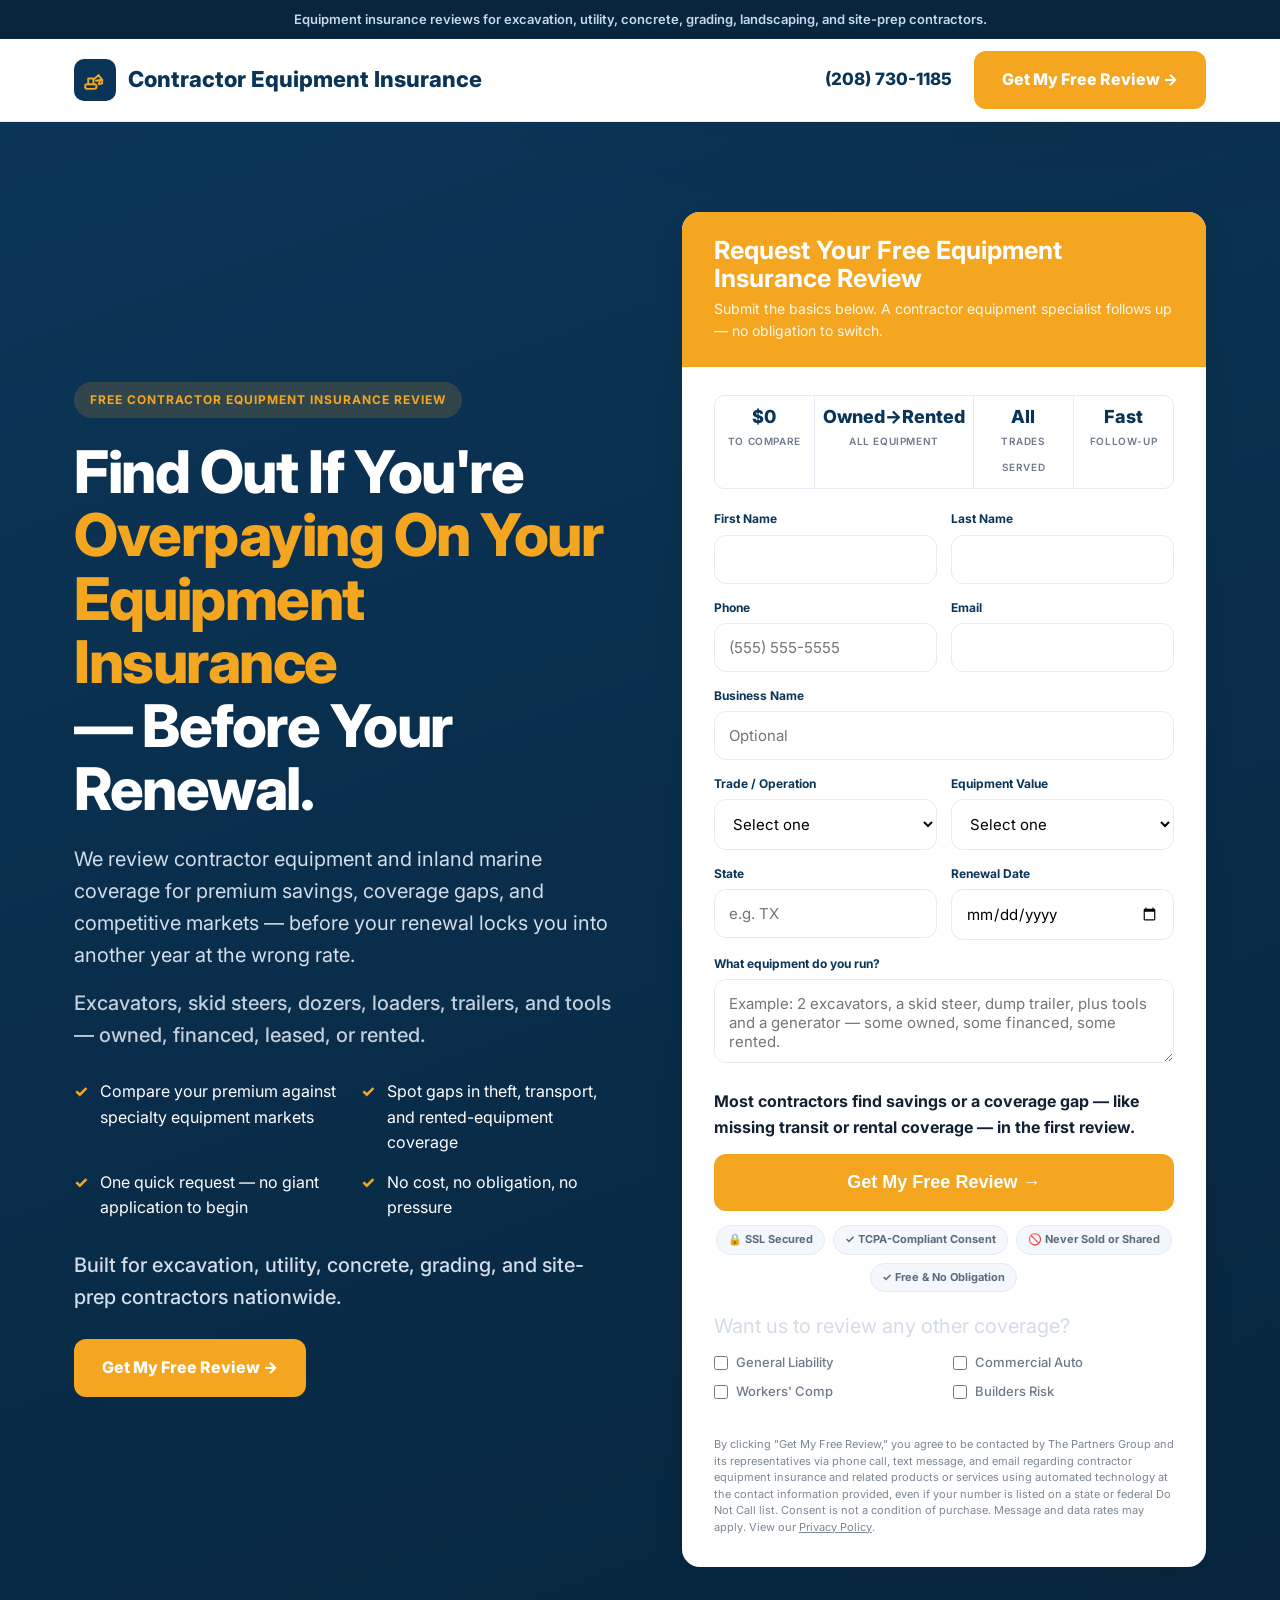
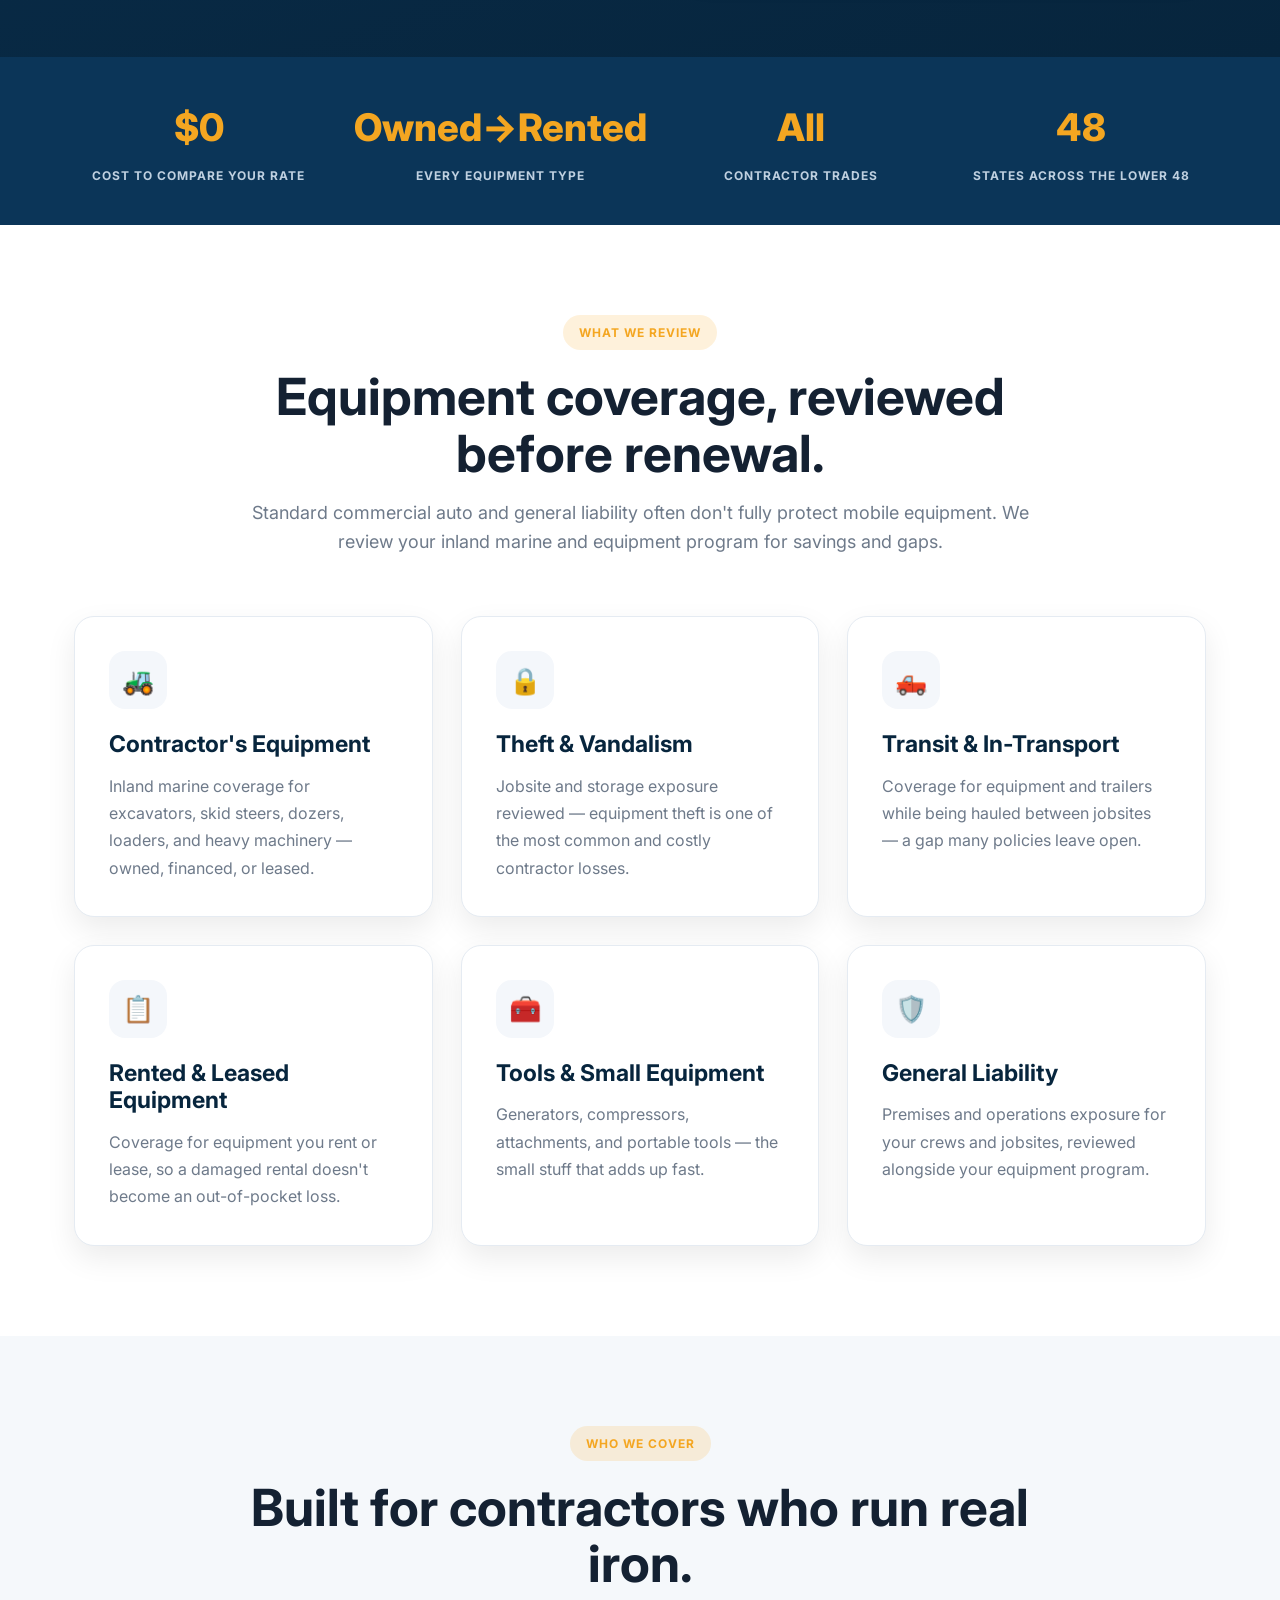
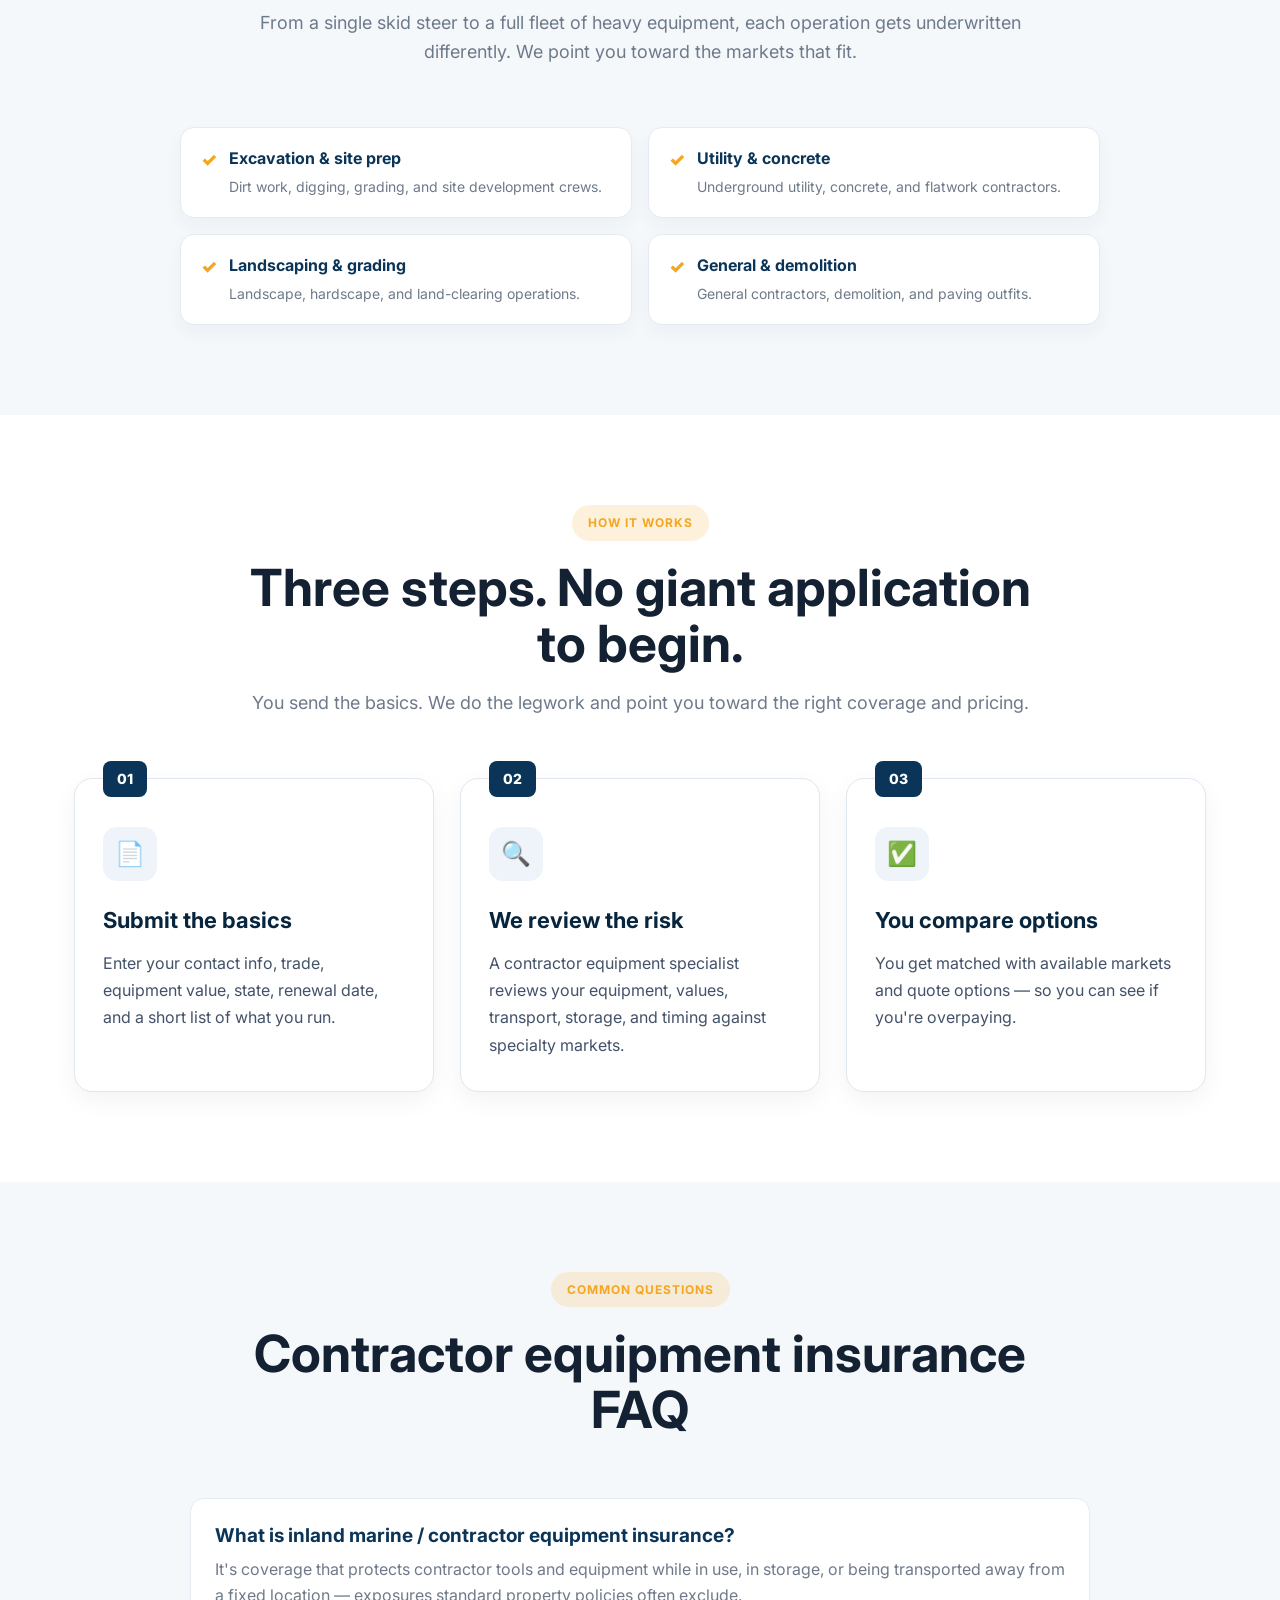
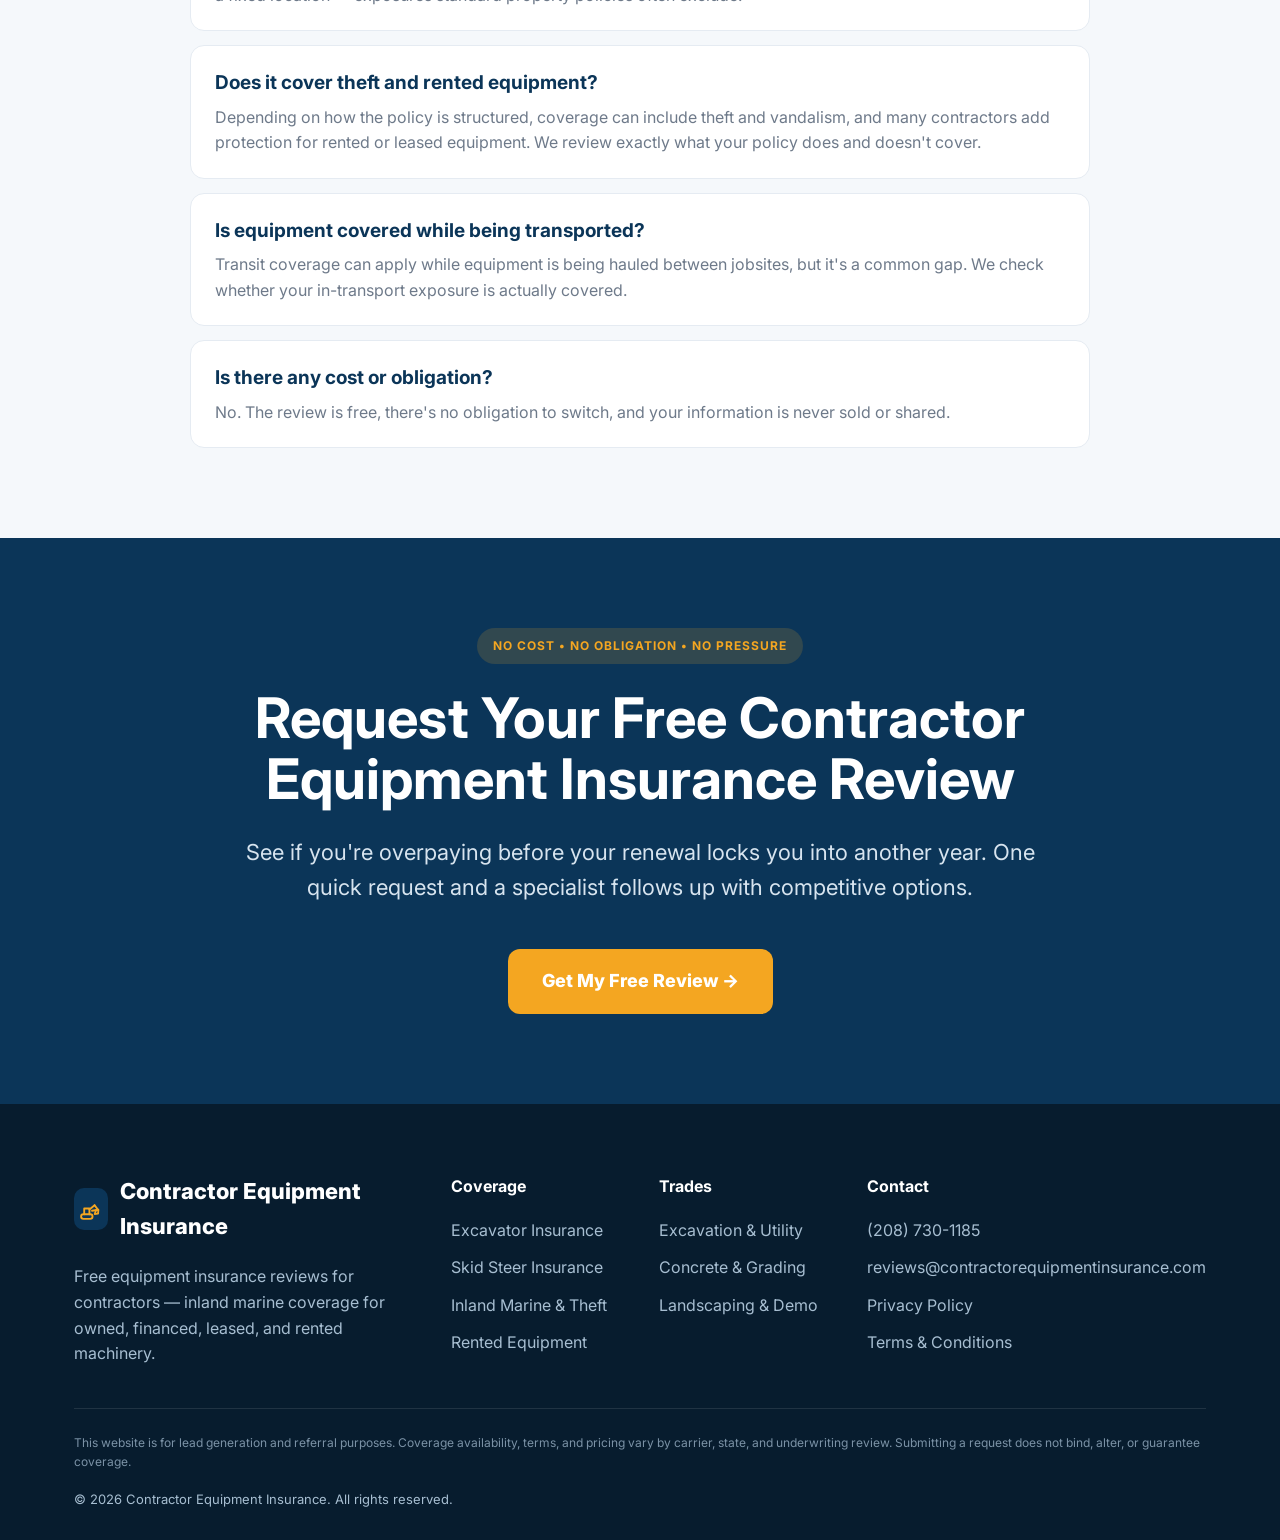
==== commit 9eb9dd71: "Update site phone number to local tracking line" ====
--- a/index.html
+++ b/index.html
@@ -190,7 +190,7 @@
 Contractor Equipment Insurance
 </a>
 <div class="nav-right">
-<a href="tel:18555550123" class="nav-phone">(855) 555-0123</a>
+<a href="tel:12087301185" class="nav-phone">(208) 730-1185</a>
 <a href="#form" class="btn btn-primary">Get My Free Review →</a>
 </div>
 </div>
@@ -470,7 +470,7 @@
 </div>
 <div>
 <h4>Contact</h4>
-<a href="tel:18555550123">(855) 555-0123</a>
+<a href="tel:12087301185">(208) 730-1185</a>
 <a href="mailto:reviews@contractorequipmentinsurance.com">reviews@contractorequipmentinsurance.com</a>
 <a href="/privacy-policy.html">Privacy Policy</a>
 <a href="/terms.html">Terms &amp; Conditions</a>
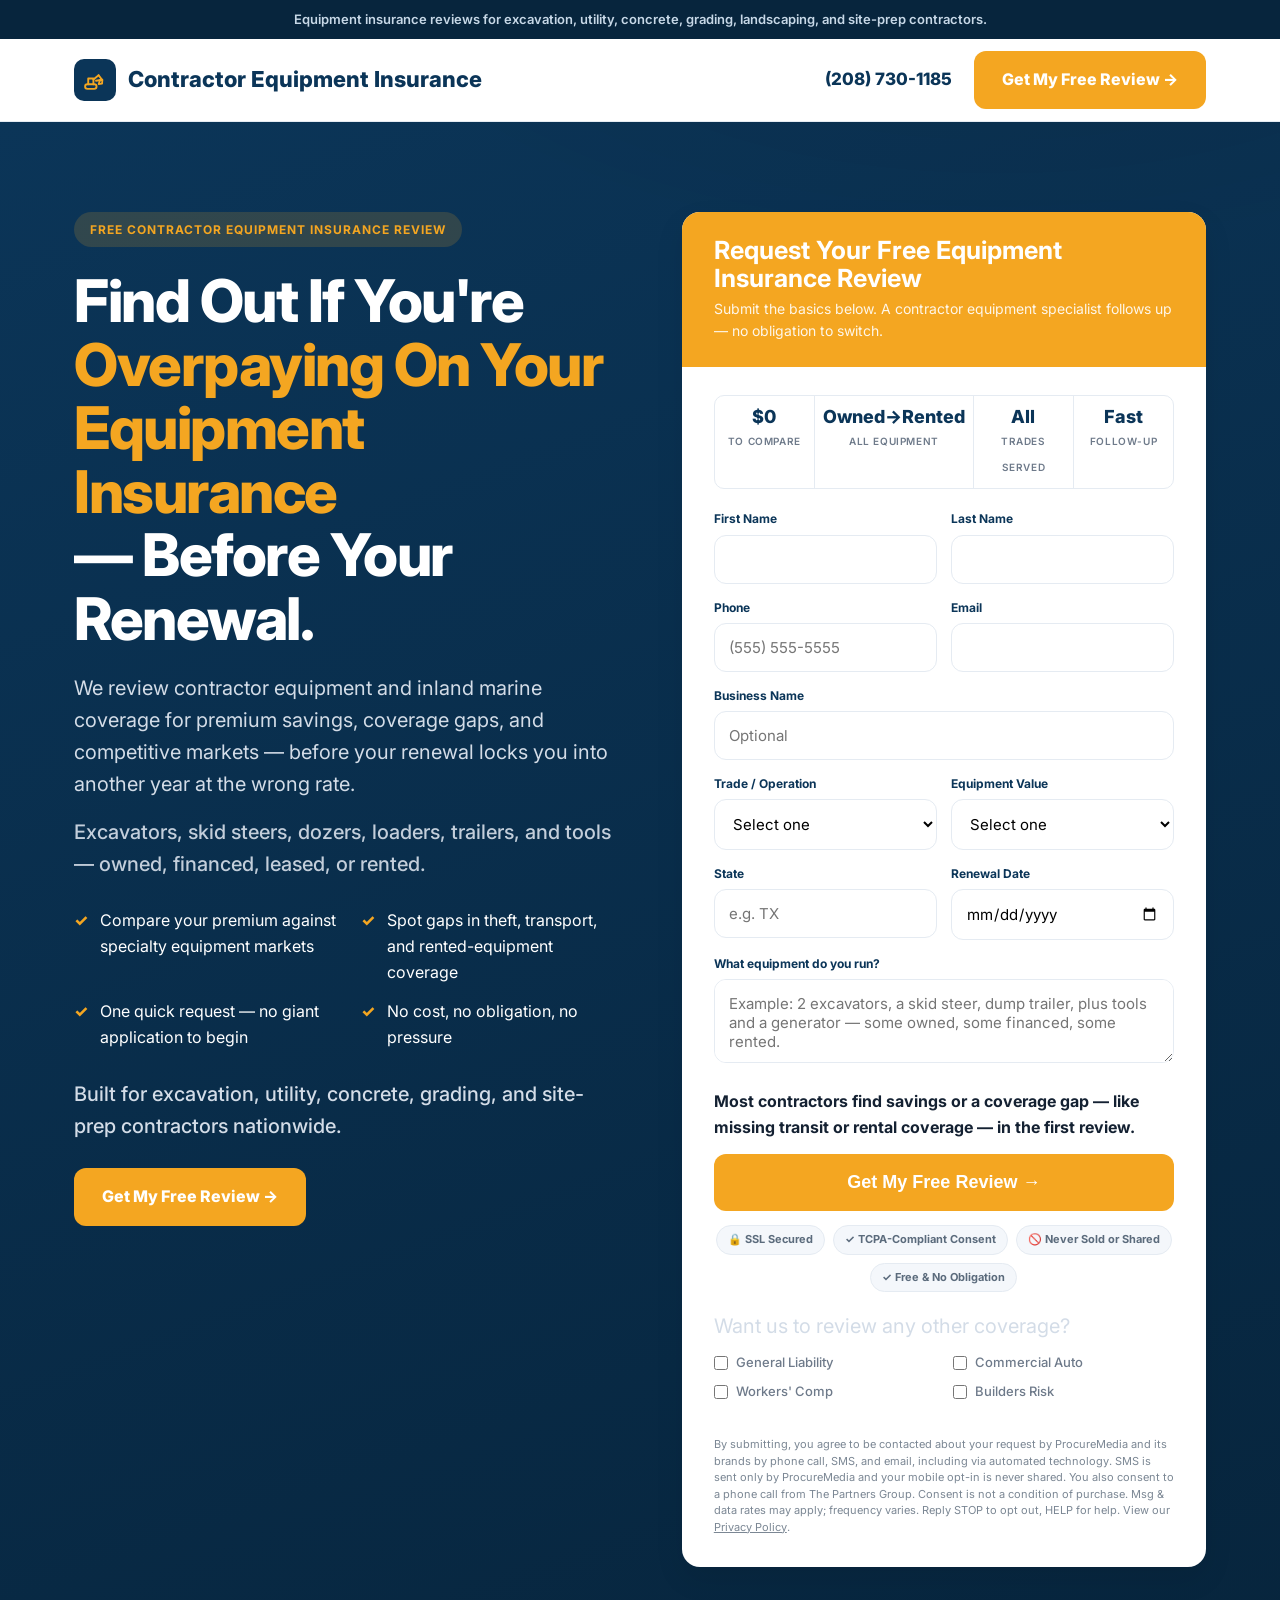
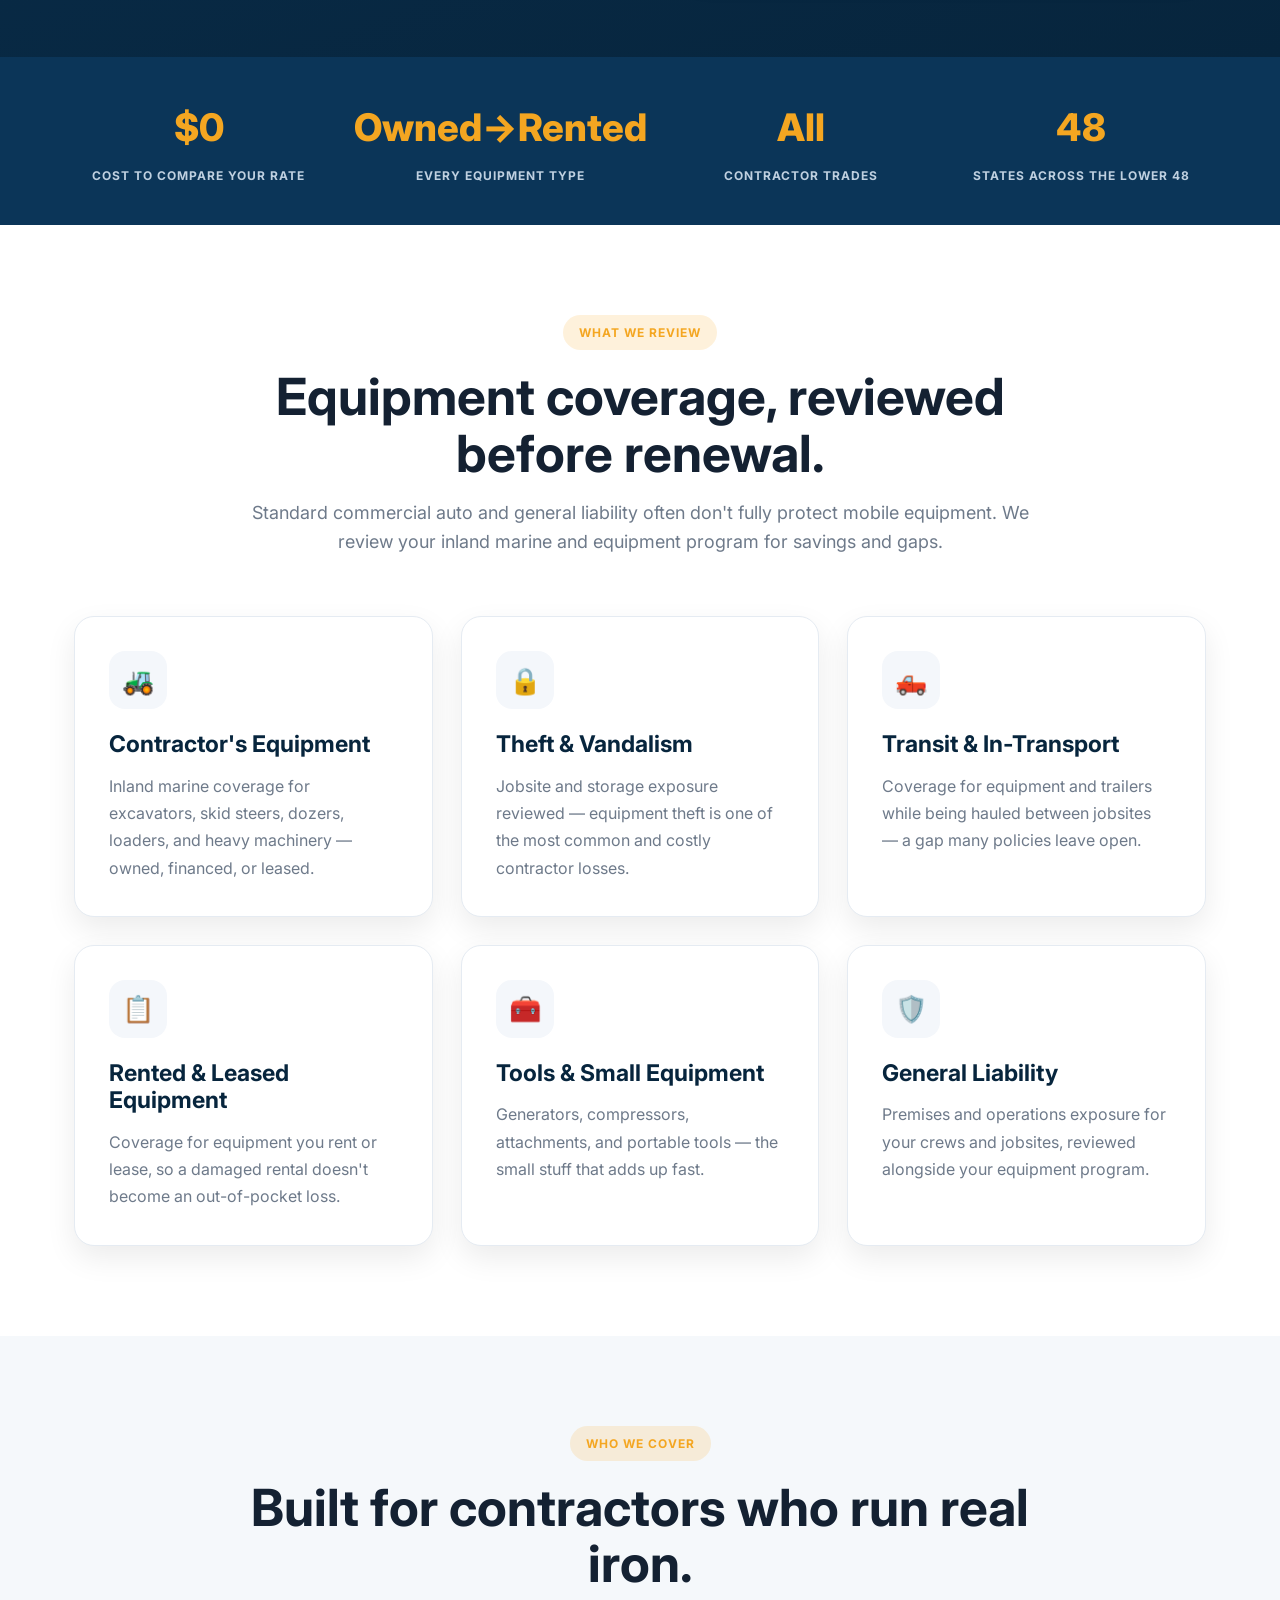
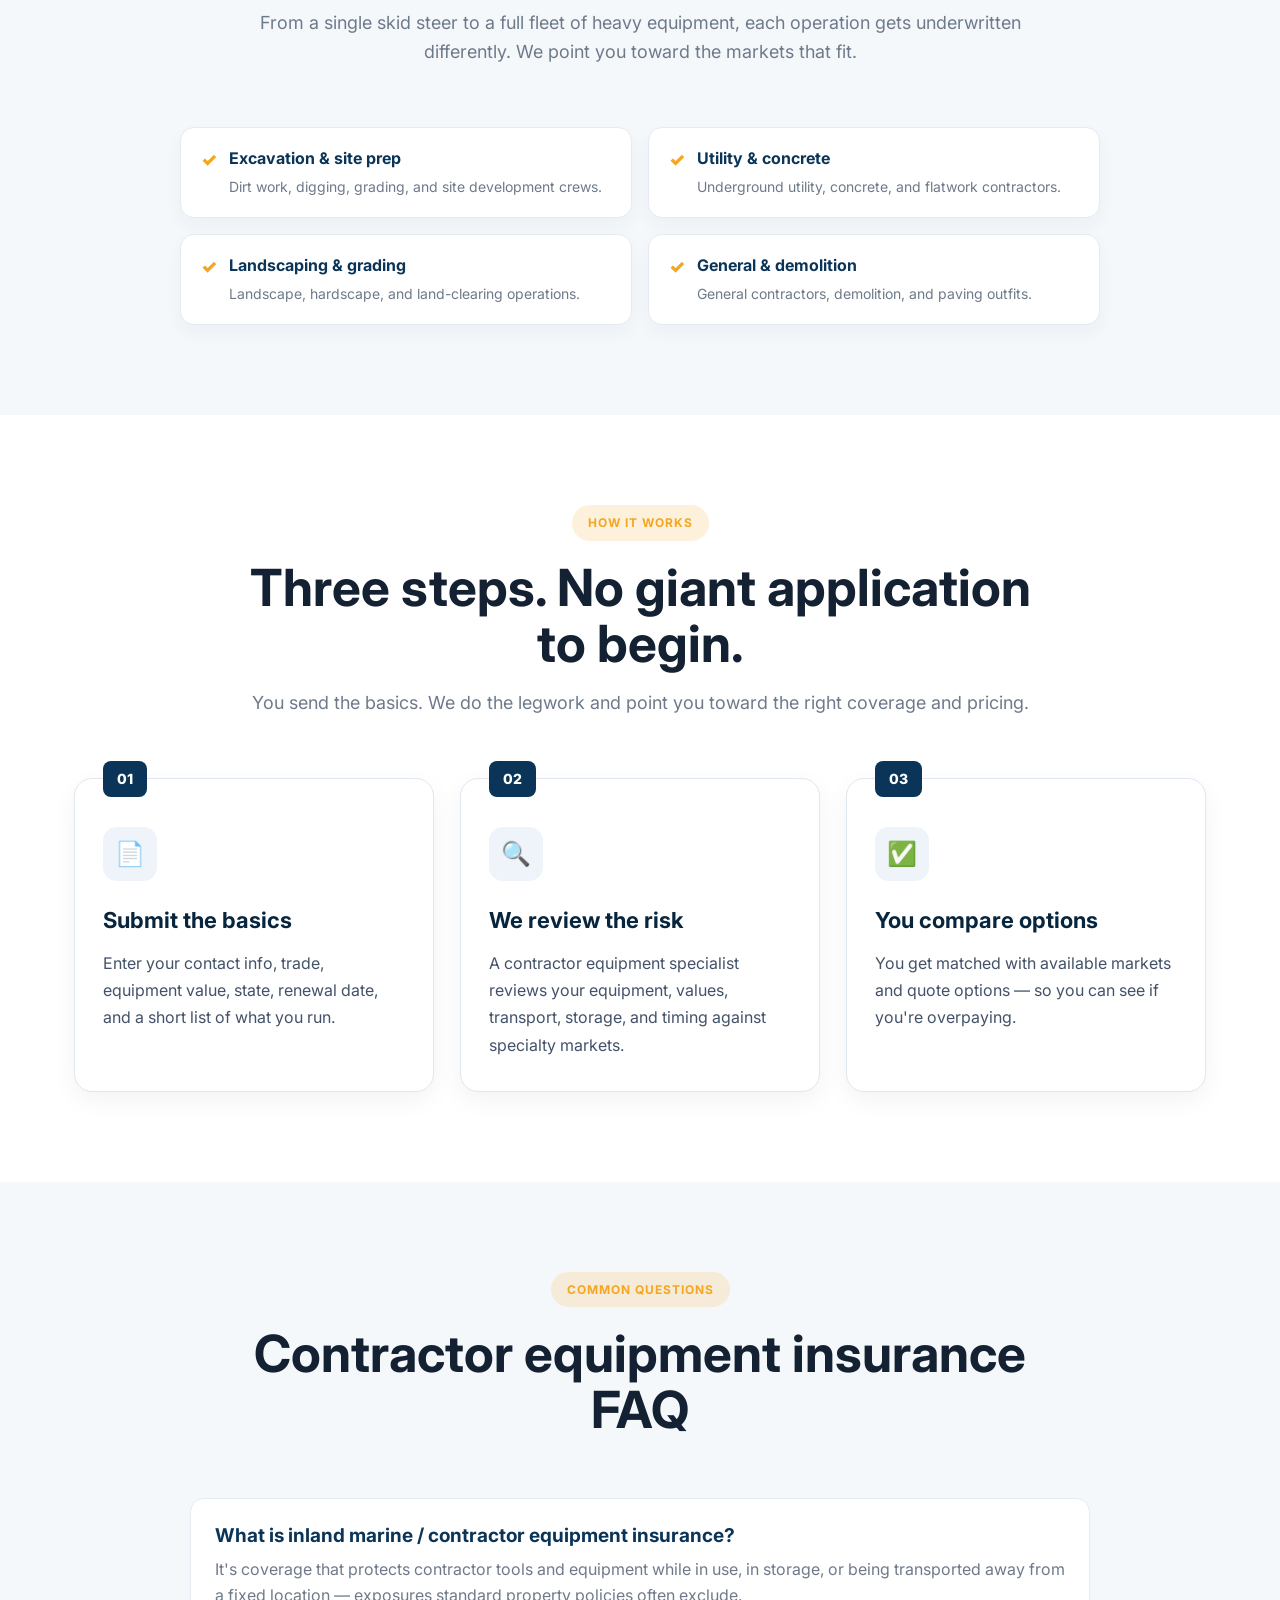
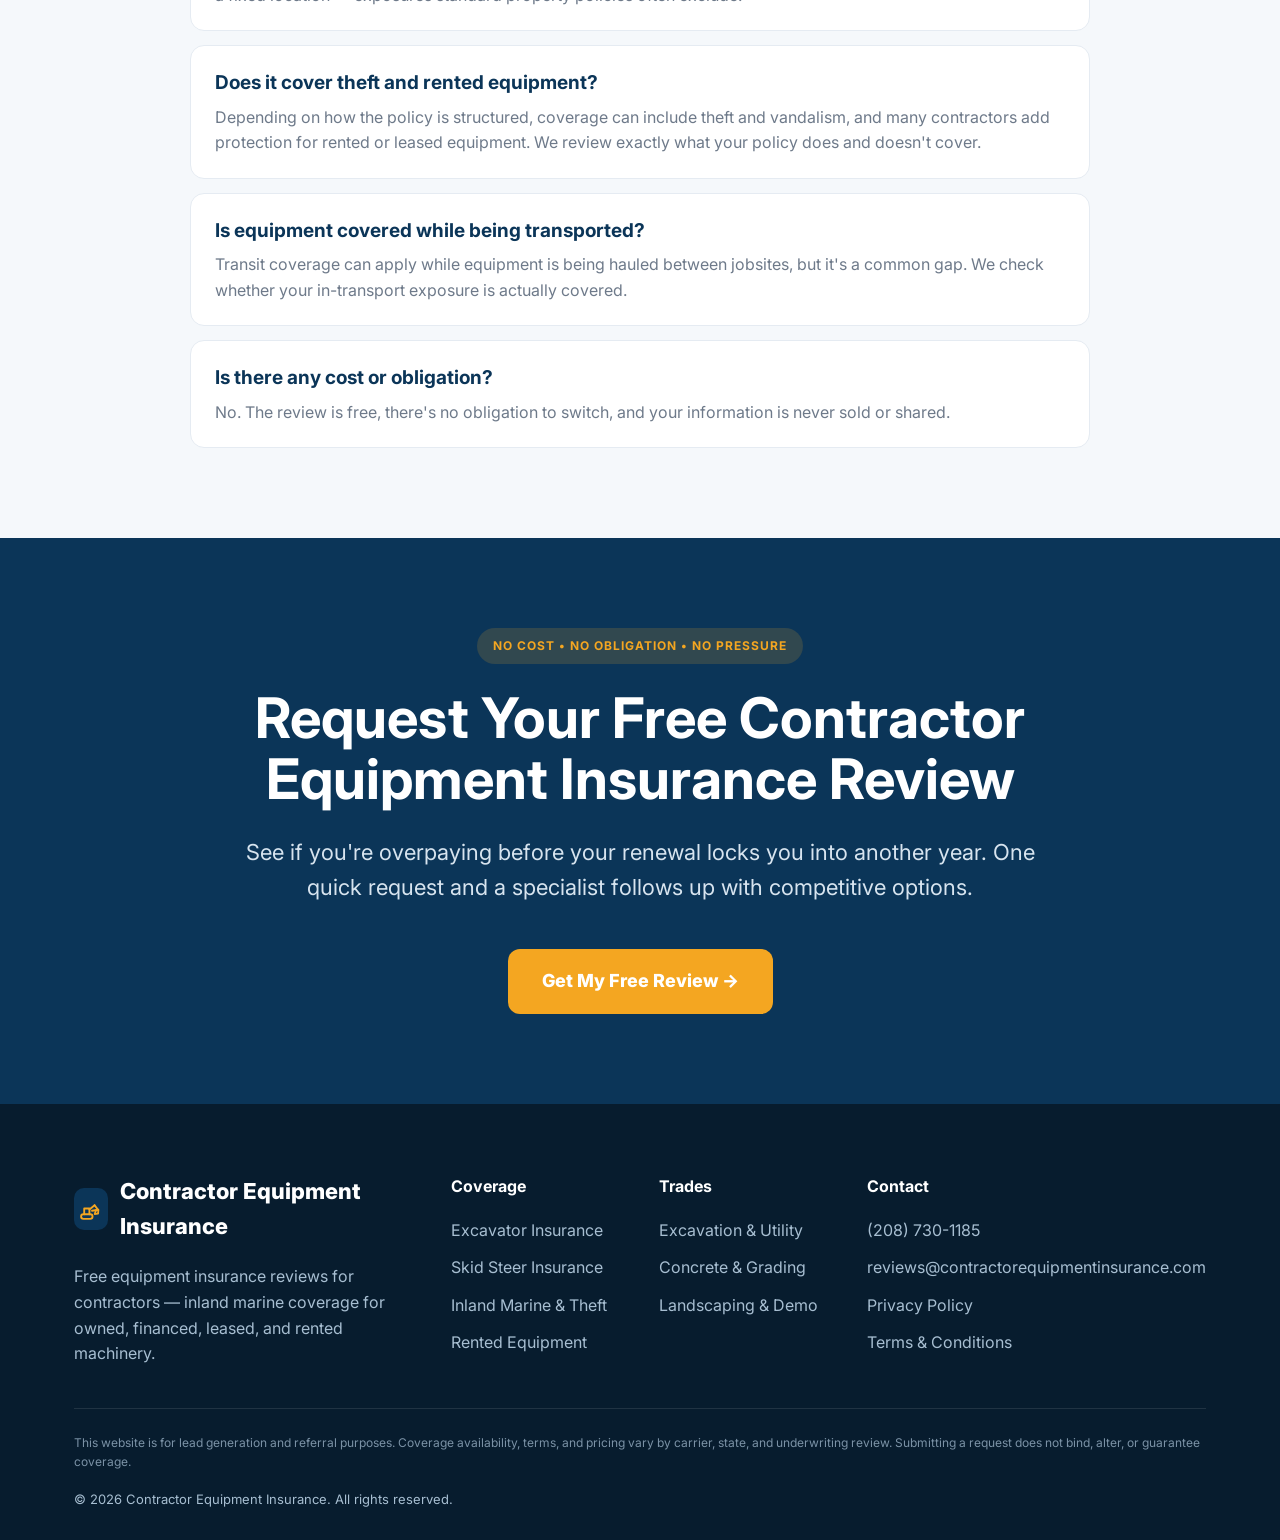
==== commit eb07d1f3: "Deploy contractorequipmentinsurance.com — 2026-06-16 09:54" ====
--- a/index.html
+++ b/index.html
@@ -12,6 +12,8 @@
 <meta property="og:url" content="https://contractorequipmentinsurance.com/" />
 <meta property="og:image" content="https://contractorequipmentinsurance.com/og.png" />
 <meta name="twitter:card" content="summary_large_image" />
+<link rel="canonical" href="https://contractorequipmentinsurance.com/" />
+<meta name="robots" content="index, follow" />
 <link rel="icon" type="image/svg+xml" href="/favicon.svg" />
 <link rel="preconnect" href="https://fonts.googleapis.com">
 <link rel="preconnect" href="https://fonts.gstatic.com" crossorigin>
@@ -78,7 +80,8 @@
 .btn-primary{background:var(--accent);color:#fff;}
 .btn-primary:hover{background:var(--accent-dark);transform:translateY(-2px);}
 .hero{background:radial-gradient(1100px 480px at 78% -10%, rgba(0,0,0,.10), transparent 60%), linear-gradient(160deg,var(--navy) 0%, var(--navy-dark) 100%);color:#fff;padding:90px 0;}
-.hero-grid{display:grid;grid-template-columns:1fr .95fr;gap:56px;align-items:center;}
+.hero--photo .hero-title,.hero--photo .hero p,.hero--photo .hero-points div,.hero--photo .trust-line,.hero--photo .mini-proof{text-shadow:0 1px 16px rgba(3,12,24,.55);}
+.hero-grid{display:grid;grid-template-columns:1fr .95fr;gap:56px;align-items:start;}
 .eyebrow{display:inline-block;background:rgba(244,166,33,.16);color:var(--gold);padding:8px 16px;border-radius:999px;font-size:12px;font-weight:700;letter-spacing:1px;text-transform:uppercase;}
 .hero-title{font-size:clamp(38px,4.6vw,60px);line-height:1.08;font-weight:800;letter-spacing:-1.5px;margin:22px 0;max-width:720px;}
 .highlight{color:var(--gold);}
@@ -87,6 +90,15 @@
 .hero-points{margin:28px 0;display:grid;grid-template-columns:repeat(2,minmax(0,1fr));gap:14px 22px;max-width:640px;}
 .hero-points div{display:flex;align-items:flex-start;gap:12px;color:#fff;font-size:16px;}
 .hero-points span{color:var(--gold);font-weight:800;}
+.hero-ba{background:rgba(255,255,255,.05);border:1px solid rgba(255,255,255,.13);border-radius:16px;padding:12px;margin-bottom:28px;max-width:560px;}
+.hero-ba-head{display:flex;flex-direction:column;gap:2px;margin:2px 4px 11px;}
+.hero-ba-title{display:flex;align-items:center;gap:9px;color:#fff;font-weight:800;font-size:16px;letter-spacing:-.2px;}
+.hero-ba-title b{color:var(--gold);font-size:18px;line-height:1;}
+.hero-ba-sub{color:#AEBED0;font-size:12.5px;}
+.hero-ba-imgs{display:grid;grid-template-columns:1fr 1fr;gap:8px;}
+.hero-ba-fig{position:relative;border-radius:10px;overflow:hidden;margin:0;}
+.hero-ba-fig img{display:block;width:100%;height:auto;aspect-ratio:4/3;object-fit:cover;}
+.hero-ba-tag{position:absolute;top:8px;left:8px;font-size:10px;font-weight:800;text-transform:uppercase;letter-spacing:.04em;color:#fff;padding:4px 9px;border-radius:999px;box-shadow:0 3px 8px rgba(0,0,0,.3);}
 .trust-line{margin:8px 0 26px;font-size:14px;color:#C7D8E7;font-weight:500;}
 .form-card{background:#fff;border-radius:var(--radius);box-shadow:var(--shadow);color:var(--text);overflow:hidden;}
 .form-head{background:var(--accent);color:#fff;padding:24px 32px;}
@@ -98,6 +110,10 @@
 .form-stat:last-child{border-right:none;}
 .form-stat strong{display:block;font-size:18px;font-weight:800;color:var(--navy);line-height:1.2;}
 .form-stat span{font-size:10px;text-transform:uppercase;letter-spacing:.6px;color:var(--muted);font-weight:600;}
+.form-stat--hl{background:rgba(225,29,42,.05);}
+.form-stat--hl strong{color:var(--accent);font-size:21px;}
+.form-stat--strike strong{color:#9aa6b2;text-decoration:line-through;text-decoration-color:#c2ccd6;}
+.stats-kicker{font-size:11px;font-weight:800;text-transform:uppercase;letter-spacing:1.5px;color:var(--accent);text-align:center;margin-bottom:8px;}
 .form-grid{display:grid;grid-template-columns:1fr 1fr;gap:14px;}
 .form-grid .full{grid-column:1/-1;}
 .field-label{display:block;font-size:12px;font-weight:700;color:var(--navy);margin-bottom:6px;}
@@ -169,16 +185,65 @@
 .thanks h1{font-size:40px;color:var(--navy);margin-bottom:16px;}
 .thanks p{font-size:19px;color:var(--muted);margin-bottom:14px;}
 @media(max-width:980px){
-.hero-grid,.review-grid,.how-grid,.footer-grid,.stats-grid,.seg-grid{grid-template-columns:1fr;}
+.hero-grid,.review-grid,.how-grid,.footer-grid,.stats-grid,.seg-grid,.ba-grid{grid-template-columns:1fr;}
 .form-grid{grid-template-columns:1fr;}
 .hero-points{grid-template-columns:1fr;}
 .form-stats{flex-wrap:wrap;}
 .form-stat{flex:1 1 45%;}
 }
 @media(max-width:640px){.nav-phone{display:none;}}
+.results{background:#fff;}
+.ba-grid{display:grid;grid-template-columns:1fr 1fr;gap:24px;max-width:1040px;margin:0 auto;}
+.ba-card{position:relative;border-radius:18px;overflow:hidden;box-shadow:var(--shadow);border:1px solid var(--line);background:#fff;}
+.ba-card img{display:block;width:100%;height:auto;aspect-ratio:4/3;object-fit:cover;}
+.ba-tag{position:absolute;top:14px;left:14px;font-size:13px;font-weight:800;letter-spacing:.04em;text-transform:uppercase;color:#fff;padding:7px 14px;border-radius:999px;box-shadow:0 4px 12px rgba(0,0,0,.28);}
+.ba-before{background:#6b7280;}
+.ba-after{background:var(--gold);color:var(--navy);}
+.ba-cap{padding:16px 18px;color:var(--muted);font-size:15px;text-align:center;}
+.ba-video{max-width:1040px;margin:38px auto 0;border-radius:18px;overflow:hidden;box-shadow:var(--shadow);background:#000;}
+.ba-video video{display:block;width:100%;height:auto;aspect-ratio:16/9;background:#000;}
+.ba-vcap{text-align:center;color:var(--muted);font-size:15px;margin-top:16px;}
 .trust-strip{display:flex;flex-wrap:wrap;gap:8px;justify-content:center;margin-top:14px;}
 .tbadge{display:inline-flex;align-items:center;gap:6px;font-size:11px;font-weight:700;color:#5B6B7C;background:#F4F7FB;border:1px solid #E5EBF2;border-radius:999px;padding:5px 11px;white-space:nowrap;}
+.carriers{padding:44px 0;background:#fff;border-top:1px solid var(--line);border-bottom:1px solid var(--line);}
+.carriers-label{text-align:center;font-size:11px;font-weight:700;letter-spacing:1.4px;text-transform:uppercase;color:var(--muted);margin-bottom:28px;}
+.carriers-grid{display:flex;flex-wrap:wrap;align-items:center;justify-content:center;gap:24px 48px;}
+.carriers-grid img{height:44px;width:auto;opacity:.72;filter:grayscale(25%);transition:.25s ease;}
+.carriers-grid img:hover{opacity:1;filter:grayscale(0%);}
+@media(max-width:640px){.carriers-grid img{height:32px;}.carriers-grid{gap:18px 28px;}}
+.blog-grid{display:grid;grid-template-columns:repeat(3,1fr);gap:24px;margin-top:20px;}
+.blog-card{background:#fff;border:1px solid var(--line);border-radius:16px;padding:28px;box-shadow:0 8px 20px rgba(0,0,0,.05);display:flex;flex-direction:column;gap:10px;}
+.blog-card-tag{display:inline-block;font-size:10px;font-weight:700;letter-spacing:1.2px;text-transform:uppercase;color:var(--accent);background:rgba(0,0,0,.06);padding:4px 10px;border-radius:999px;}
+.blog-card h2{font-size:19px;color:var(--navy);line-height:1.25;margin:0;}
+.blog-card p{color:var(--muted);font-size:14px;flex:1;}
+.blog-card-date{font-size:12px;color:var(--muted);font-weight:500;}
+.blog-card .read-more{font-size:14px;font-weight:700;color:var(--accent);}
+.article-meta{display:flex;align-items:center;gap:12px;flex-wrap:wrap;margin-bottom:16px;}
+.article-breadcrumb{font-size:13px;color:var(--muted);margin-bottom:24px;}
+.article-cta-box{margin-top:44px;padding:32px;background:var(--light);border-radius:16px;border:1px solid var(--line);}
+.article-cta-box h3{color:var(--navy);font-size:22px;margin-bottom:8px;}
+.article-cta-box p{color:var(--muted);margin-bottom:20px;}
+@media(max-width:980px){.blog-grid{grid-template-columns:1fr;}}
+.ms-progress{display:flex;align-items:center;margin-bottom:22px;}
+.ms-dot{width:30px;height:30px;border-radius:50%;background:var(--line);color:var(--muted);display:flex;align-items:center;justify-content:center;font-size:11px;font-weight:800;flex-shrink:0;transition:.2s;}
+.ms-dot.ms-active{background:var(--accent);color:#fff;}
+.ms-dot.ms-done{background:var(--navy);color:#fff;}
+.ms-line{flex:1;height:2px;background:var(--line);transition:.2s;}
+.ms-line.ms-done{background:var(--navy);}
+.ms-panel{display:none;}
+.ms-panel.ms-active{display:block;}
+.ms-q{font-size:20px;font-weight:800;color:#142132;line-height:1.3;margin-bottom:6px;}
+.ms-sub{font-size:14px;color:#4A5568;margin-bottom:4px;}
+.ms-opts{display:grid;grid-template-columns:1fr 1fr;gap:10px;margin:14px 0 8px;}
+.ms-opt{padding:13px 14px;border:2px solid var(--line);border-radius:12px;font-size:14px;font-weight:600;color:var(--navy);cursor:pointer;text-align:left;background:#fff;transition:.15s;line-height:1.3;width:100%;}
+.ms-opt:hover,.ms-opt.ms-sel{border-color:var(--accent);background:rgba(244,166,33,.08);}
+.ms-back-btn{background:none;border:none;font-size:13px;color:var(--muted);font-weight:600;cursor:pointer;padding:0;margin-top:12px;display:inline-block;}
+.ms-back-btn:hover{color:var(--navy);}
+@media(max-width:500px){.ms-opts{grid-template-columns:1fr;}}
 </style>
+<script type="application/ld+json">{"@context":"https://schema.org","@type":"Organization","name":"Contractor Equipment Insurance","url":"https://contractorequipmentinsurance.com/","telephone":"(208) 730-1185","areaServed":"US","logo":"https://contractorequipmentinsurance.com/og.png"}</script>
+<script type="application/ld+json">{"@context":"https://schema.org","@type":"Service","name":"Contractor Equipment Insurance | Free Coverage Review","serviceType":"contractor equipment insurance","areaServed":"US","provider":{"@type":"Organization","name":"Contractor Equipment Insurance","telephone":"(208) 730-1185","url":"https://contractorequipmentinsurance.com/"},"description":"Free contractor equipment insurance review. Inland marine coverage for excavators, skid steers, dozers, loaders, trailers, and tools — owned, financed, leased, or rented. Compare specialty markets before renewal.","url":"https://contractorequipmentinsurance.com/"}</script>
+<script type="application/ld+json">{"@context":"https://schema.org","@type":"FAQPage","mainEntity":[{"@type":"Question","name":"What is inland marine / contractor equipment insurance?","acceptedAnswer":{"@type":"Answer","text":"It's coverage that protects contractor tools and equipment while in use, in storage, or being transported away from a fixed location — exposures standard property policies often exclude."}},{"@type":"Question","name":"Does it cover theft and rented equipment?","acceptedAnswer":{"@type":"Answer","text":"Depending on how the policy is structured, coverage can include theft and vandalism, and many contractors add protection for rented or leased equipment. We review exactly what your policy does and doesn't cover."}},{"@type":"Question","name":"Is equipment covered while being transported?","acceptedAnswer":{"@type":"Answer","text":"Transit coverage can apply while equipment is being hauled between jobsites, but it's a common gap. We check whether your in-transport exposure is actually covered."}},{"@type":"Question","name":"Is there any cost or obligation?","acceptedAnswer":{"@type":"Answer","text":"No. The review is free, there's no obligation to switch, and your information is never sold or shared."}}]}</script>
 </head>
 <body>
 <div class="top-bar">Equipment insurance reviews for excavation, utility, concrete, grading, landscaping, and site-prep contractors.</div>
@@ -199,6 +264,7 @@
 <section class="hero">
 <div class="container hero-grid">
 <div>
+
 <div class="eyebrow">Free Contractor Equipment Insurance Review</div>
 <h1 class="hero-title">Find Out If You're<br><span class="highlight">Overpaying On Your Equipment Insurance</span><br>— Before Your Renewal.</h1>
 <p>We review contractor equipment and inland marine coverage for premium savings, coverage gaps, and competitive markets — before your renewal locks you into another year at the wrong rate.</p>
@@ -219,6 +285,7 @@
 <p>Submit the basics below. A contractor equipment specialist follows up — no obligation to switch.</p>
 </div>
 <div class="form-body">
+
 <div class="form-stats">
   <div class="form-stat"><strong>$0</strong><span>To Compare</span></div>
   <div class="form-stat"><strong>Owned→Rented</strong><span>All Equipment</span></div>
@@ -293,7 +360,10 @@
 <div class="full">
 <p style="font-weight:700; color:#142132; margin:4px 0 14px; font-size:16px;">Most contractors find savings or a coverage gap — like missing transit or rental coverage — in the first review.</p>
 <button class="btn btn-primary submit-btn" type="submit">Get My Free Review →</button>
-<div class="trust-strip"><span class="tbadge">🔒 SSL Secured</span><span class="tbadge">✓ TCPA-Compliant Consent</span><span class="tbadge">🚫 Never Sold or Shared</span><span class="tbadge">✓ Free &amp; No Obligation</span></div>
+<div class="trust-strip"><span class="tbadge">🔒 SSL Secured</span>
+<span class="tbadge">✓ TCPA-Compliant Consent</span>
+<span class="tbadge">🚫 Never Sold or Shared</span>
+<span class="tbadge">✓ Free &amp; No Obligation</span></div>
 <p class="secondary-label">Want us to review any other coverage?</p>
 <div class="secondary-services-grid">
 <label><input type="checkbox" name="also_review[]" value="General Liability"> General Liability</label>
@@ -303,7 +373,7 @@
 </div>
 </div>
 </div>
-<div class="tcpa">By clicking "Get My Free Review," you agree to be contacted by The Partners Group and its representatives via phone call, text message, and email regarding contractor equipment insurance and related products or services using automated technology at the contact information provided, even if your number is listed on a state or federal Do Not Call list. Consent is not a condition of purchase. Message and data rates may apply. View our <a href="/privacy-policy.html" target="_blank">Privacy Policy</a>.</div>
+<div class="tcpa">By submitting, you agree to be contacted about your request by ProcureMedia and its brands by phone call, SMS, and email, including via automated technology. SMS is sent only by ProcureMedia and your mobile opt-in is never shared. You also consent to a phone call from The Partners Group. Consent is not a condition of purchase. Msg & data rates may apply; frequency varies. Reply STOP to opt out, HELP for help. View our <a href="/privacy-policy.html" target="_blank">Privacy Policy</a>.</div>
 </form>
 </div>
 </div>
